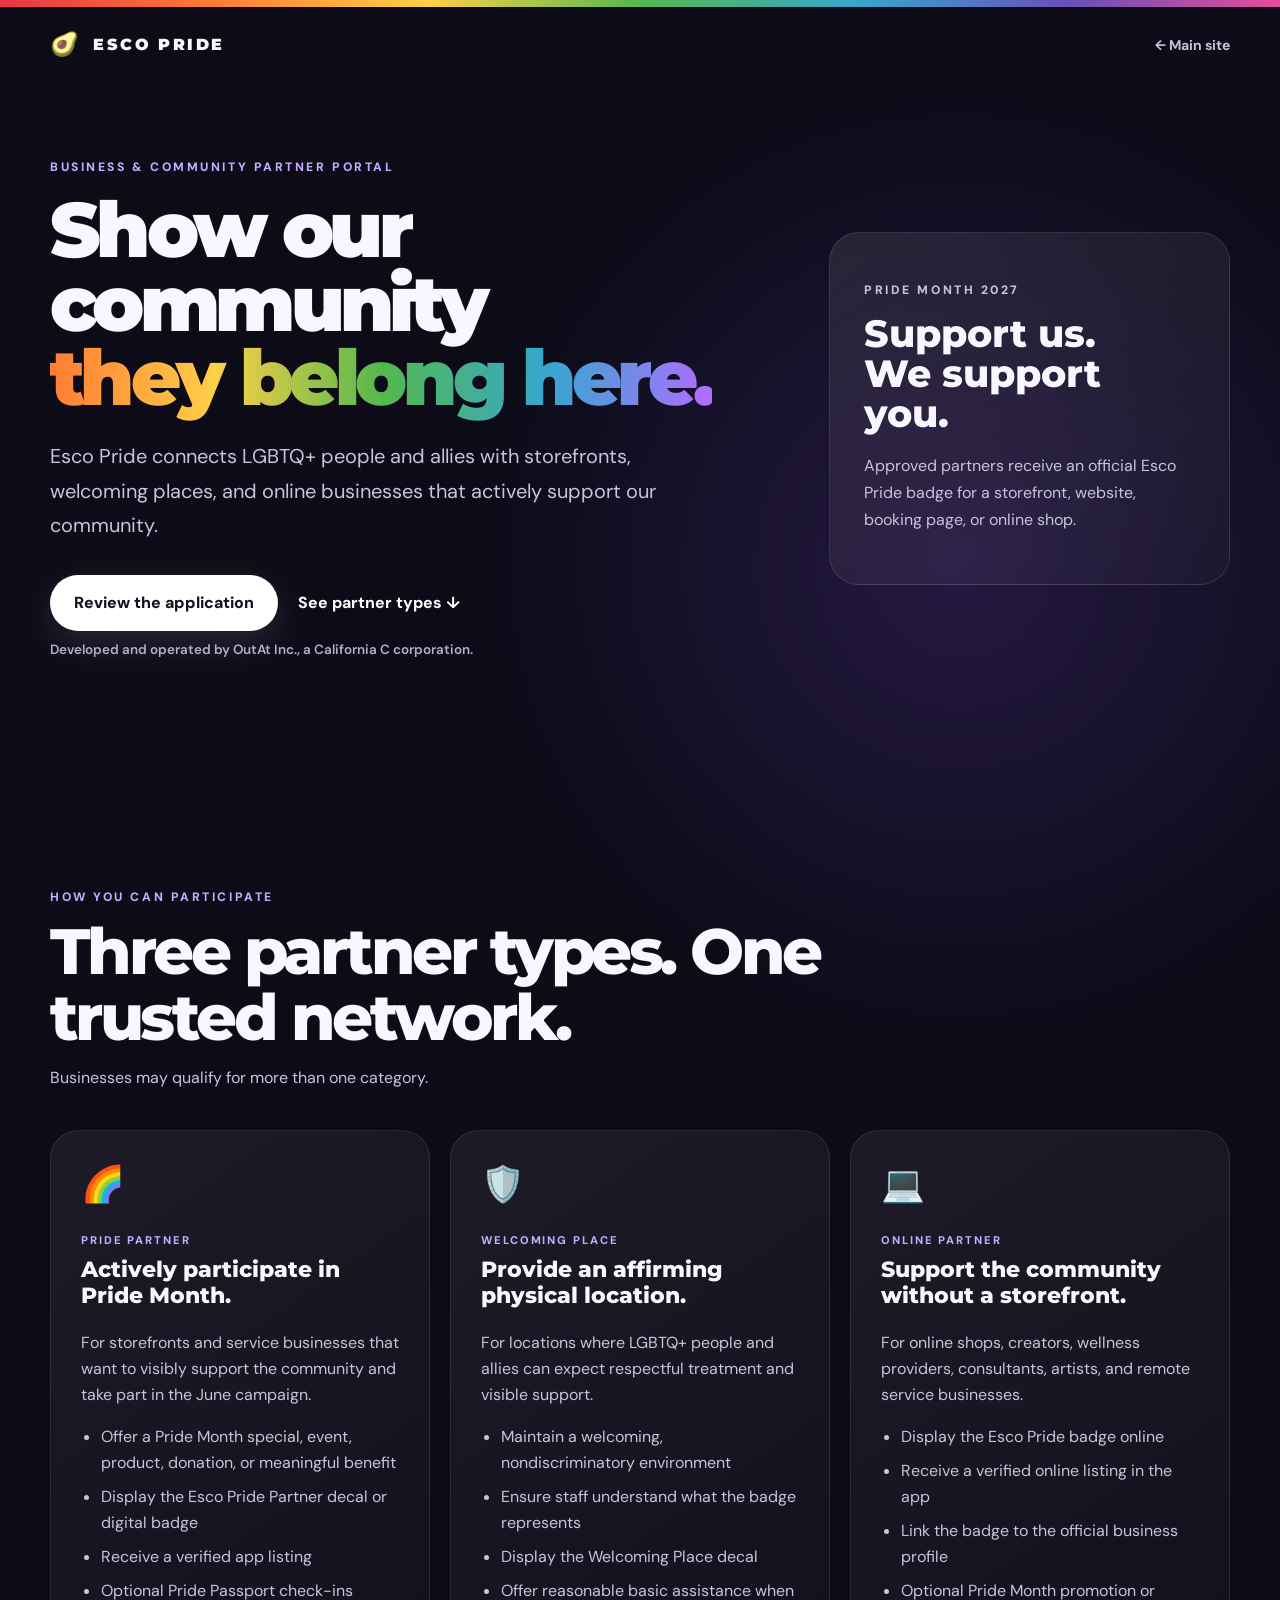
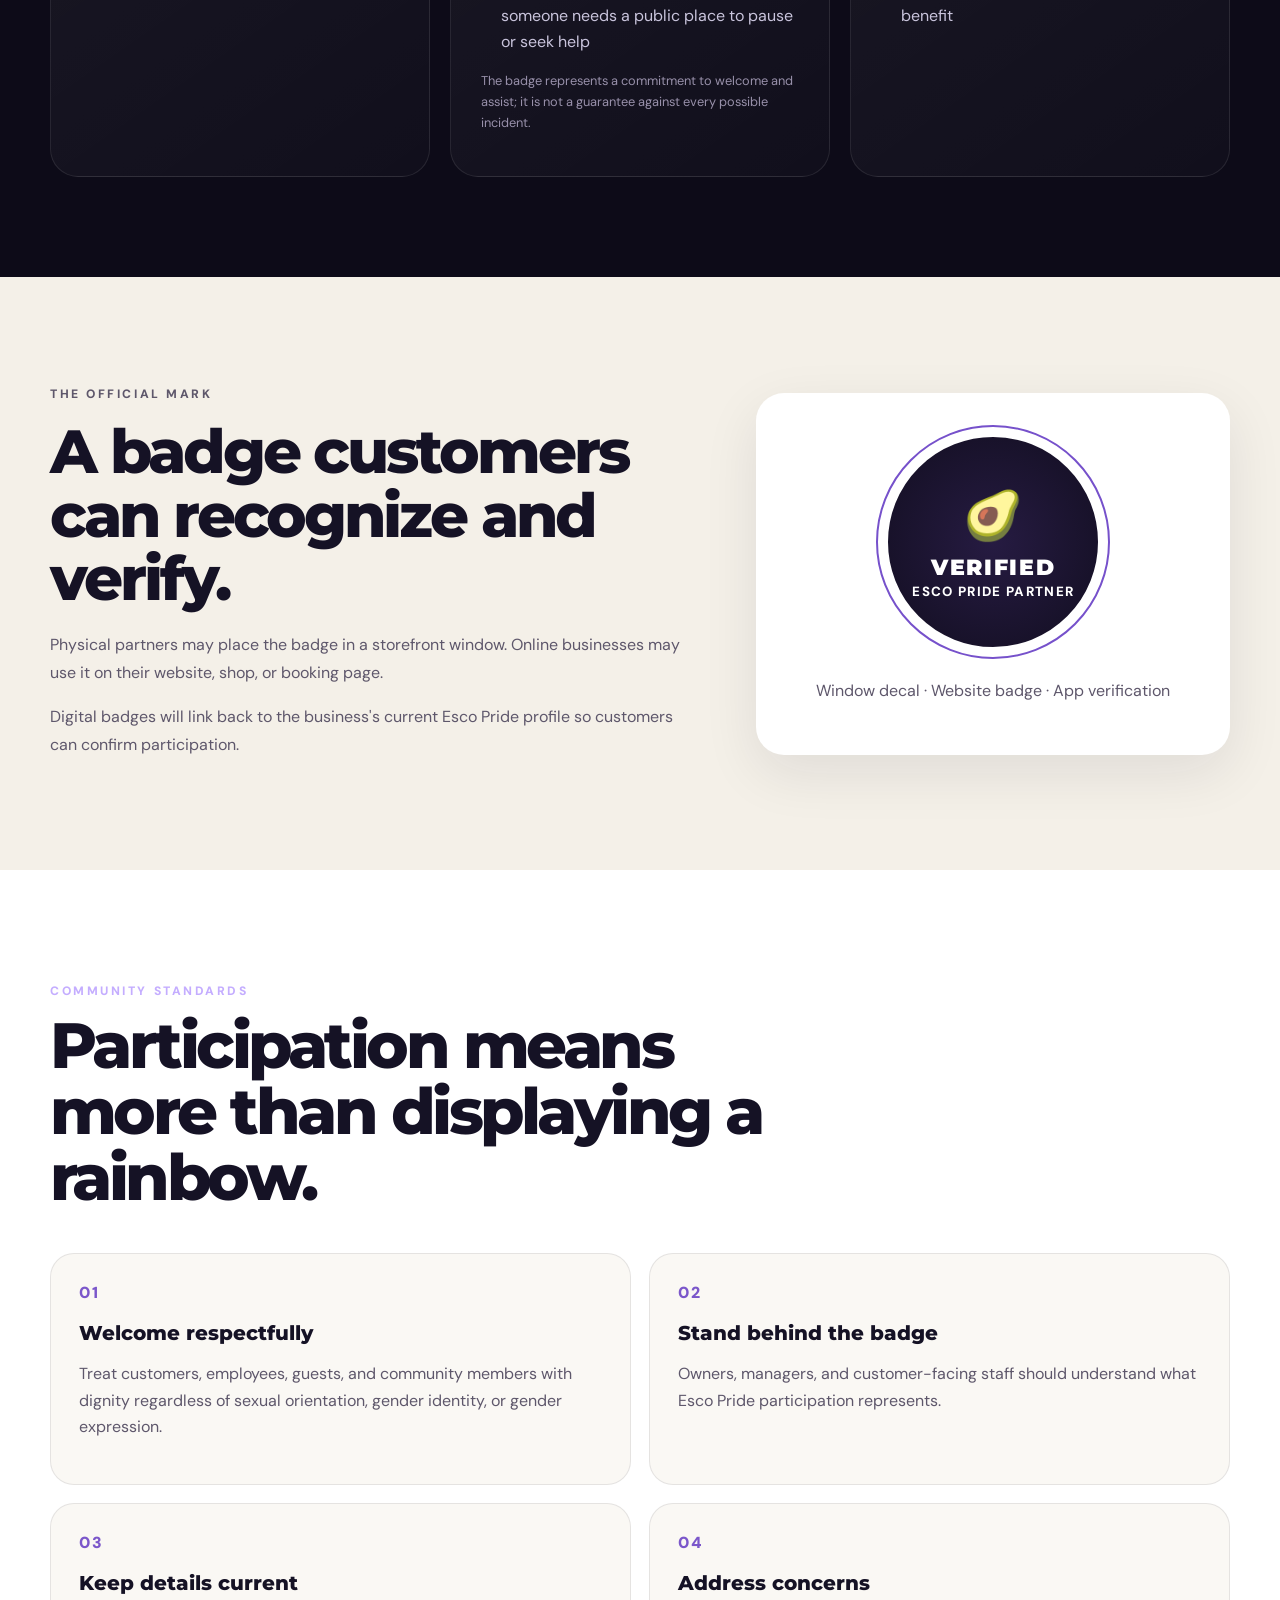
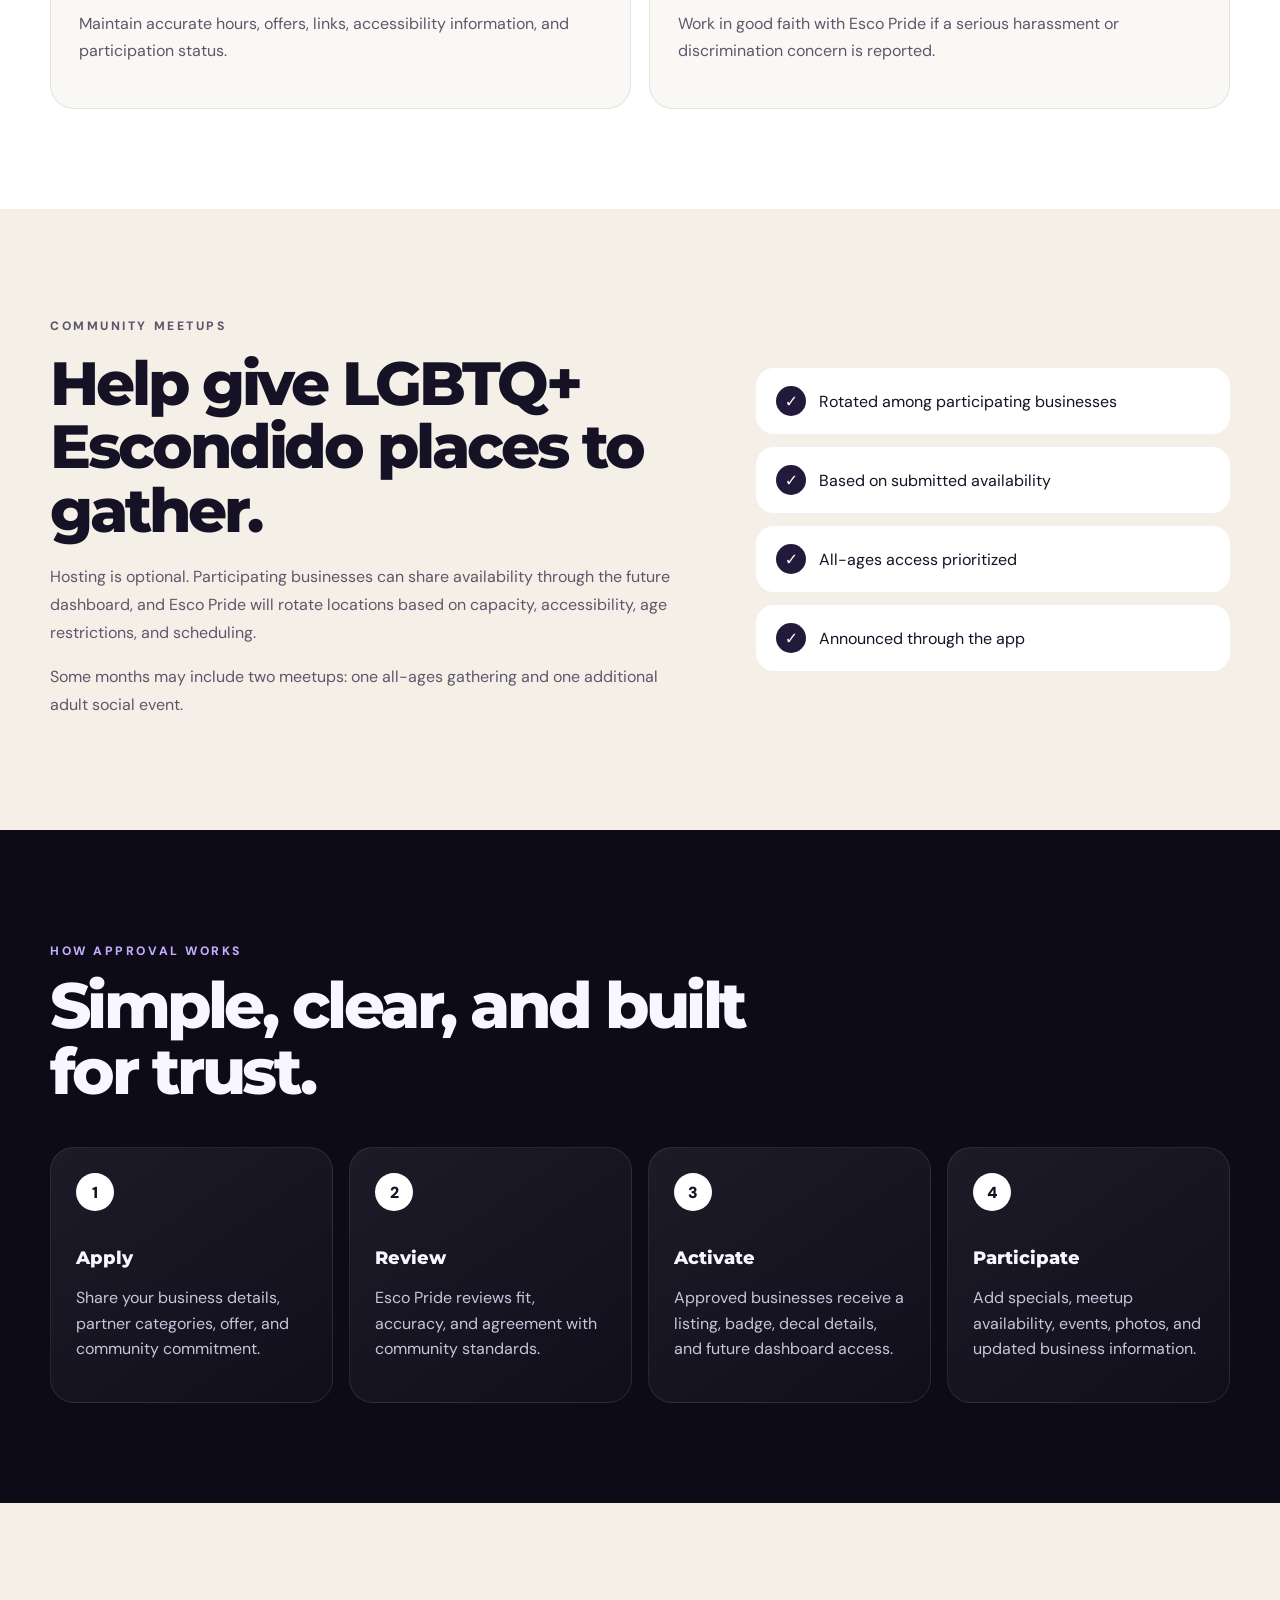
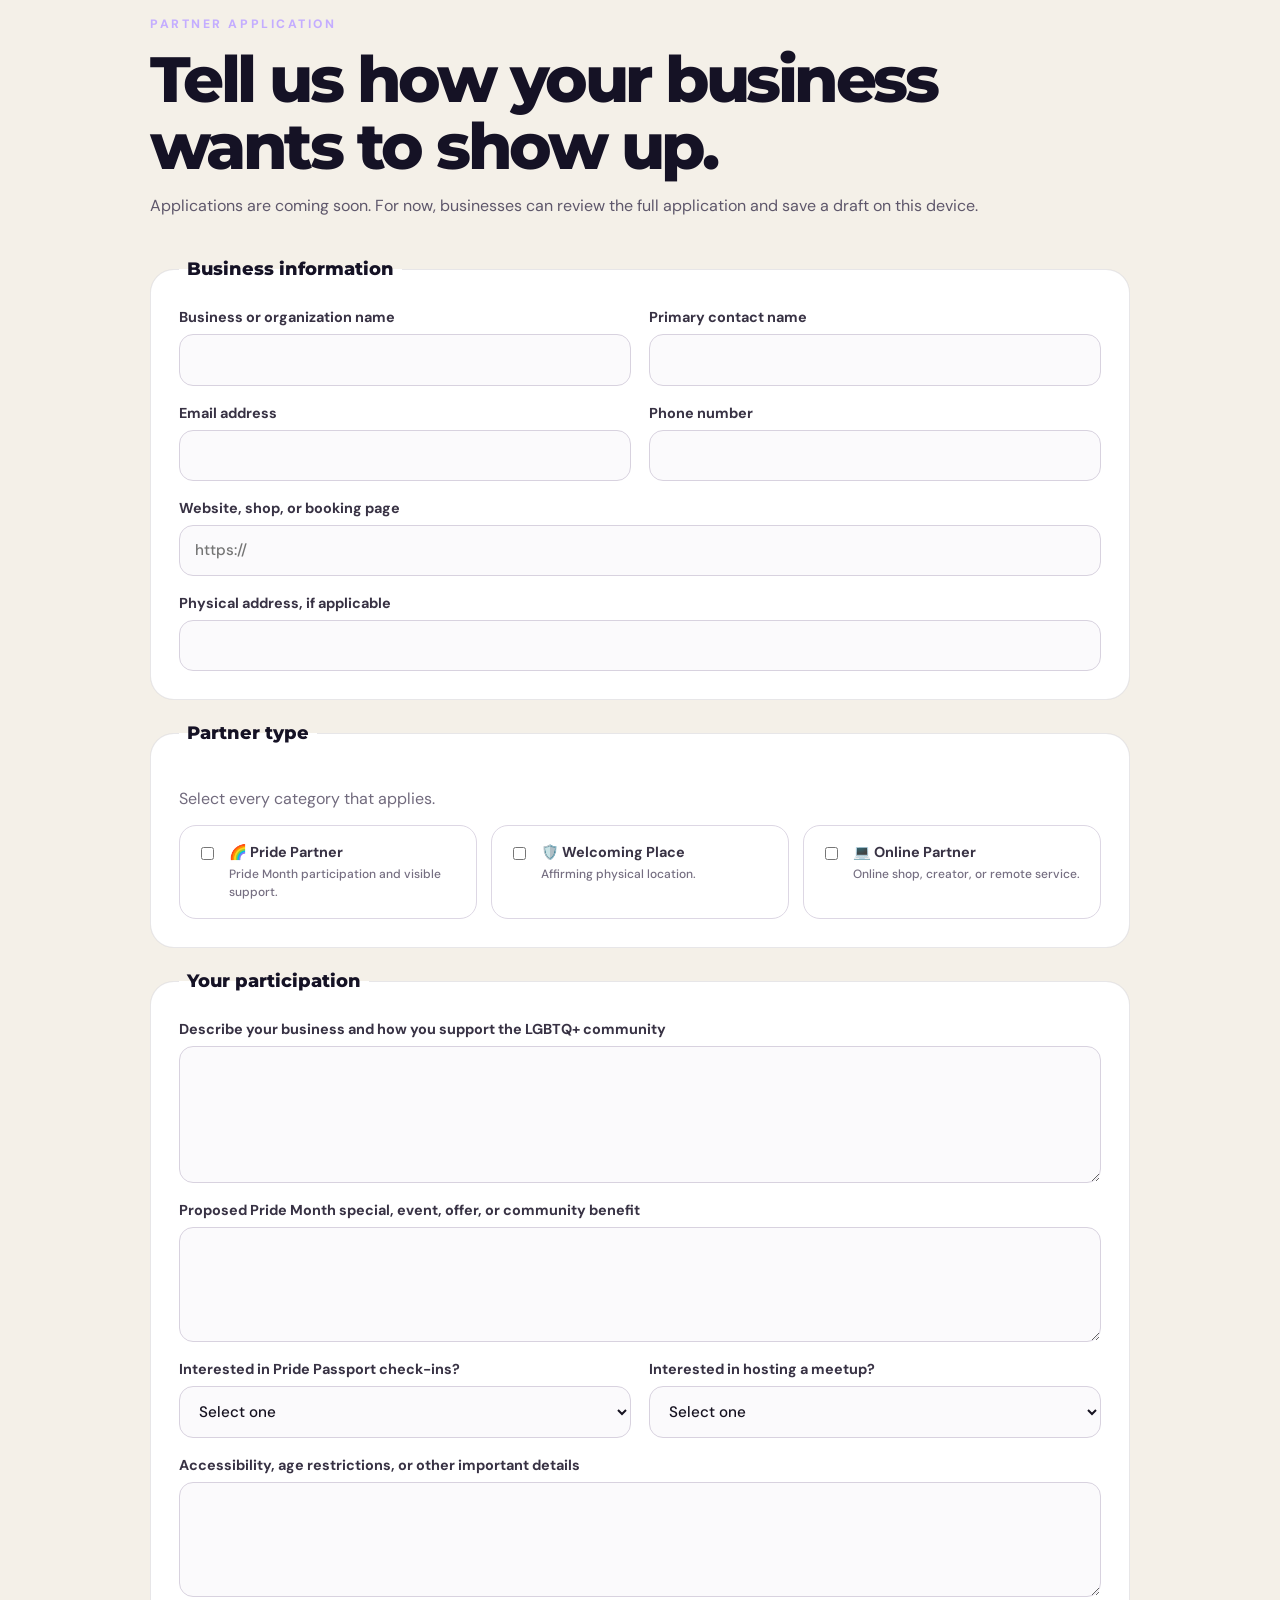
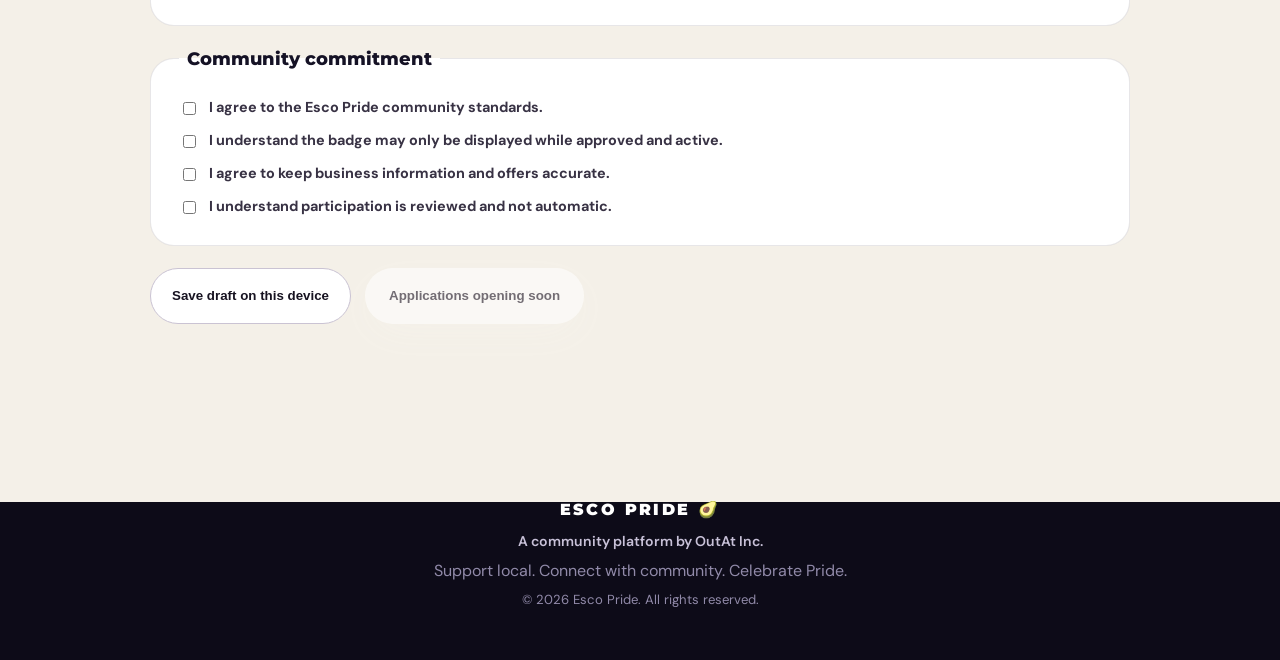
==== business-signup.html @ a878ef72 "Add files via upload" ====
<!doctype html>
<html lang="en">
<head>
<meta charset="utf-8">
<meta name="viewport" content="width=device-width,initial-scale=1,viewport-fit=cover">
<meta name="theme-color" content="#0d0b18">
<title>Business Partner Portal — Esco Pride</title>
<link rel="preconnect" href="https://fonts.googleapis.com">
<link rel="preconnect" href="https://fonts.gstatic.com" crossorigin>
<link href="https://fonts.googleapis.com/css2?family=DM+Sans:wght@400;500;600;700&family=Montserrat:wght@700;800;900&display=swap" rel="stylesheet">
<link rel="stylesheet" href="styles.css">
<link rel="stylesheet" href="business-signup.css">
</head>
<body class="portal-body">
<div class="rainbow-line"></div>
<header class="site-header portal-header">
<a class="brand" href="index.html"><span class="brand-mark">🥑</span><span>ESCO PRIDE</span></a>
<a class="back-link" href="index.html">← Main site</a>
</header>

<main>
<section class="portal-hero">
<div>
<p class="eyebrow">BUSINESS & COMMUNITY PARTNER PORTAL</p>
<h1>Show our community<br><span>they belong here.</span></h1>
<p class="lead">Esco Pride connects LGBTQ+ people and allies with storefronts, welcoming places, and online businesses that actively support our community.</p>
<div class="portal-actions">
<a class="primary-button" href="#application">Review the application</a>
<a class="text-link" href="#types">See partner types ↓</a>
</div>
<p class="project-credit">Developed and operated by OutAt Inc., a California C corporation.</p>
</div>
<aside class="portal-card">
<p class="eyebrow">PRIDE MONTH 2027</p>
<h2>Support us.<br>We support you.</h2>
<p>Approved partners receive an official Esco Pride badge for a storefront, website, booking page, or online shop.</p>
</aside>
</section>

<section class="portal-section" id="types">
<div class="section-heading">
<p class="eyebrow">HOW YOU CAN PARTICIPATE</p>
<h2>Three partner types. One trusted network.</h2>
<p>Businesses may qualify for more than one category.</p>
</div>
<div class="type-grid">
<article>
<div class="type-icon">🌈</div>
<span class="type-name">PRIDE PARTNER</span>
<h3>Actively participate in Pride Month.</h3>
<p>For storefronts and service businesses that want to visibly support the community and take part in the June campaign.</p>
<ul>
<li>Offer a Pride Month special, event, product, donation, or meaningful benefit</li>
<li>Display the Esco Pride Partner decal or digital badge</li>
<li>Receive a verified app listing</li>
<li>Optional Pride Passport check-ins</li>
</ul>
</article>
<article>
<div class="type-icon">🛡️</div>
<span class="type-name">WELCOMING PLACE</span>
<h3>Provide an affirming physical location.</h3>
<p>For locations where LGBTQ+ people and allies can expect respectful treatment and visible support.</p>
<ul>
<li>Maintain a welcoming, nondiscriminatory environment</li>
<li>Ensure staff understand what the badge represents</li>
<li>Display the Welcoming Place decal</li>
<li>Offer reasonable basic assistance when someone needs a public place to pause or seek help</li>
</ul>
<p class="fine-print">The badge represents a commitment to welcome and assist; it is not a guarantee against every possible incident.</p>
</article>
<article>
<div class="type-icon">💻</div>
<span class="type-name">ONLINE PARTNER</span>
<h3>Support the community without a storefront.</h3>
<p>For online shops, creators, wellness providers, consultants, artists, and remote service businesses.</p>
<ul>
<li>Display the Esco Pride badge online</li>
<li>Receive a verified online listing in the app</li>
<li>Link the badge to the official business profile</li>
<li>Optional Pride Month promotion or benefit</li>
</ul>
</article>
</div>
</section>

<section class="light-section badge-section">
<div>
<p class="eyebrow">THE OFFICIAL MARK</p>
<h2>A badge customers can recognize and verify.</h2>
<p>Physical partners may place the badge in a storefront window. Online businesses may use it on their website, shop, or booking page.</p>
<p>Digital badges will link back to the business's current Esco Pride profile so customers can confirm participation.</p>
</div>
<div class="badge-preview">
<div class="badge-circle"><span>🥑</span><strong>VERIFIED</strong><small>ESCO PRIDE PARTNER</small></div>
<p>Window decal · Website badge · App verification</p>
</div>
</section>

<section class="portal-section standards">
<div class="section-heading">
<p class="eyebrow">COMMUNITY STANDARDS</p>
<h2>Participation means more than displaying a rainbow.</h2>
</div>
<div class="standard-grid">
<article><span>01</span><h3>Welcome respectfully</h3><p>Treat customers, employees, guests, and community members with dignity regardless of sexual orientation, gender identity, or gender expression.</p></article>
<article><span>02</span><h3>Stand behind the badge</h3><p>Owners, managers, and customer-facing staff should understand what Esco Pride participation represents.</p></article>
<article><span>03</span><h3>Keep details current</h3><p>Maintain accurate hours, offers, links, accessibility information, and participation status.</p></article>
<article><span>04</span><h3>Address concerns</h3><p>Work in good faith with Esco Pride if a serious harassment or discrimination concern is reported.</p></article>
</div>
</section>

<section class="light-section meetup-section">
<div>
<p class="eyebrow">COMMUNITY MEETUPS</p>
<h2>Help give LGBTQ+ Escondido places to gather.</h2>
<p>Hosting is optional. Participating businesses can share availability through the future dashboard, and Esco Pride will rotate locations based on capacity, accessibility, age restrictions, and scheduling.</p>
<p>Some months may include two meetups: one all-ages gathering and one additional adult social event.</p>
</div>
<div class="check-list">
<div><span>✓</span> Rotated among participating businesses</div>
<div><span>✓</span> Based on submitted availability</div>
<div><span>✓</span> All-ages access prioritized</div>
<div><span>✓</span> Announced through the app</div>
</div>
</section>

<section class="portal-section">
<div class="section-heading">
<p class="eyebrow">HOW APPROVAL WORKS</p>
<h2>Simple, clear, and built for trust.</h2>
</div>
<div class="process-grid">
<div><span>1</span><strong>Apply</strong><p>Share your business details, partner categories, offer, and community commitment.</p></div>
<div><span>2</span><strong>Review</strong><p>Esco Pride reviews fit, accuracy, and agreement with community standards.</p></div>
<div><span>3</span><strong>Activate</strong><p>Approved businesses receive a listing, badge, decal details, and future dashboard access.</p></div>
<div><span>4</span><strong>Participate</strong><p>Add specials, meetup availability, events, photos, and updated business information.</p></div>
</div>
</section>

<section class="application-section" id="application">
<div class="application-intro">
<p class="eyebrow">PARTNER APPLICATION</p>
<h2>Tell us how your business wants to show up.</h2>
<p>Applications are coming soon. For now, businesses can review the full application and save a draft on this device.</p>
</div>
<form id="partnerApplication" class="partner-form">
<fieldset>
<legend>Business information</legend>
<div class="form-grid">
<label>Business or organization name<input type="text" name="businessName" required></label>
<label>Primary contact name<input type="text" name="contactName" required></label>
<label>Email address<input type="email" name="email" required></label>
<label>Phone number<input type="tel" name="phone"></label>
<label class="full">Website, shop, or booking page<input type="url" name="website" placeholder="https://"></label>
<label class="full">Physical address, if applicable<input type="text" name="address"></label>
</div>
</fieldset>

<fieldset>
<legend>Partner type</legend>
<p class="field-help">Select every category that applies.</p>
<div class="choice-grid">
<label class="choice"><input type="checkbox" name="partnerType" value="Pride Partner"><span><strong>🌈 Pride Partner</strong><small>Pride Month participation and visible support.</small></span></label>
<label class="choice"><input type="checkbox" name="partnerType" value="Welcoming Place"><span><strong>🛡️ Welcoming Place</strong><small>Affirming physical location.</small></span></label>
<label class="choice"><input type="checkbox" name="partnerType" value="Online Partner"><span><strong>💻 Online Partner</strong><small>Online shop, creator, or remote service.</small></span></label>
</div>
</fieldset>

<fieldset>
<legend>Your participation</legend>
<div class="form-grid">
<label class="full">Describe your business and how you support the LGBTQ+ community<textarea name="supportDescription" rows="5"></textarea></label>
<label class="full">Proposed Pride Month special, event, offer, or community benefit<textarea name="prideOffer" rows="4"></textarea></label>
<label>Interested in Pride Passport check-ins?<select name="passportInterest"><option value="">Select one</option><option>Yes</option><option>No</option><option>Not sure yet</option></select></label>
<label>Interested in hosting a meetup?<select name="meetupInterest"><option value="">Select one</option><option>Yes, all ages</option><option>Yes, adults only</option><option>Yes, either format</option><option>No</option><option>Not sure yet</option></select></label>
<label class="full">Accessibility, age restrictions, or other important details<textarea name="accessibility" rows="4"></textarea></label>
</div>
</fieldset>

<fieldset>
<legend>Community commitment</legend>
<div class="agreements">
<label><input type="checkbox" name="agreement" value="standards"> I agree to the Esco Pride community standards.</label>
<label><input type="checkbox" name="agreement" value="badge"> I understand the badge may only be displayed while approved and active.</label>
<label><input type="checkbox" name="agreement" value="accuracy"> I agree to keep business information and offers accurate.</label>
<label><input type="checkbox" name="agreement" value="review"> I understand participation is reviewed and not automatic.</label>
</div>
</fieldset>

<div class="form-actions">
<button type="button" class="secondary-button" id="saveDraft">Save draft on this device</button>
<button type="submit" class="primary-button disabled-submit">Applications opening soon</button>
</div>
<p id="formStatus" class="form-status" aria-live="polite"></p>
</form>
</section>
</main>

<footer>
<div class="footer-brand">ESCO PRIDE <span>🥑</span></div>
<p class="footer-credit">A community platform by OutAt Inc.</p>
<p>Support local. Connect with community. Celebrate Pride.</p>
<p class="copyright">© <span id="year"></span> Esco Pride. All rights reserved.</p>
</footer>
<script src="business-signup.js"></script>
</body>
</html>
---- styles.css ----
:root {
  --ink: #f8f7ff;
  --muted: #c9c4dc;
  --bg: #0d0b18;
  --panel: #17132a;
  --panel-2: #211a3b;
  --purple: #8e59ff;
  --pink: #e64d9b;
  --orange: #ff7b35;
  --yellow: #ffd047;
  --green: #55b84d;
  --blue: #36a7ce;
  --radius: 30px;
}

* { box-sizing: border-box; }
html { scroll-behavior: smooth; }
body {
  margin: 0;
  min-height: 100vh;
  color: var(--ink);
  background:
    radial-gradient(circle at 78% 14%, rgba(142,89,255,.18), transparent 28rem),
    radial-gradient(circle at 8% 58%, rgba(54,167,206,.09), transparent 24rem),
    var(--bg);
  font-family: "DM Sans", system-ui, -apple-system, BlinkMacSystemFont, "SF Pro Display", sans-serif;
  -webkit-font-smoothing: antialiased;
}
a { color: inherit; }
.rainbow-line {
  height: 7px;
  background: linear-gradient(90deg,#e73546,#ff7b35,#ffd047,#55b84d,#36a7ce,#6850b9,#e64d9b);
}
.site-header {
  width: min(1180px, calc(100% - 40px));
  margin: 0 auto;
  padding: 26px 0;
  display: flex;
  align-items: center;
  justify-content: space-between;
}
.brand {
  display: flex;
  align-items: center;
  gap: 12px;
  text-decoration: none;
  font: 900 1rem/1 "Montserrat", sans-serif;
  letter-spacing: .15em;
}
.brand-mark { font-size: 1.45rem; }
.status-pill {
  padding: 10px 14px;
  border: 1px solid rgba(255,255,255,.16);
  border-radius: 999px;
  color: #ebe8f8;
  font-size: .7rem;
  font-weight: 800;
  letter-spacing: .18em;
  background: rgba(255,255,255,.05);
}
main { overflow: hidden; }
.hero {
  width: min(1180px, calc(100% - 40px));
  min-height: 590px;
  margin: 0 auto;
  padding: 38px 0 72px;
  display: grid;
  grid-template-columns: 1.05fr .95fr;
  gap: 52px;
  align-items: center;
}
.eyebrow, .section-label {
  color: #c4adff;
  font-size: .76rem;
  font-weight: 800;
  line-height: 1.55;
  letter-spacing: .21em;
}
h1,h2,h3 { margin-top: 0; }
h1 {
  margin-bottom: 28px;
  max-width: 800px;
  font: 900 clamp(2.7rem,5vw,4.65rem)/1.01 "Montserrat", sans-serif;
  letter-spacing: -.055em;
}
h1 span {
  color: transparent;
  background: linear-gradient(90deg,#ff7b35,#ffd047,#55b84d,#36a7ce,#b16cff);
  -webkit-background-clip: text;
  background-clip: text;
}
.lead {
  max-width: 670px;
  margin: 0;
  color: var(--muted);
  font-size: clamp(1.05rem,2vw,1.25rem);
  line-height: 1.72;
}
.actions {
  margin-top: 35px;
  display: flex;
  align-items: center;
  gap: 23px;
  flex-wrap: wrap;
}
.primary-button {
  display: inline-flex;
  min-height: 56px;
  align-items: center;
  justify-content: center;
  padding: 0 24px;
  border-radius: 999px;
  color: #171021;
  background: #fff;
  text-decoration: none;
  font-weight: 800;
  box-shadow: 0 12px 40px rgba(255,255,255,.12);
}
.text-link { color: #fff; text-decoration: none; font-weight: 700; }
.text-link span { color: #bfa7ff; }
.microcopy { margin-top: 23px; color: #918aa9; font-size: .9rem; }
.hero-art { position: relative; min-height: 570px; display: grid; place-items: center; }
.avi-card {
  position: relative;
  z-index: 2;
  width: min(100%,490px);
  aspect-ratio: .88;
  display: grid;
  place-items: end center;
  border-radius: 42px;
  overflow: hidden;
  background: linear-gradient(145deg,rgba(255,255,255,.10),rgba(255,255,255,.025)),var(--panel);
  border: 1px solid rgba(255,255,255,.11);
  box-shadow: 0 28px 80px rgba(0,0,0,.36);
}
.avi-card::after {
  content:"";
  position:absolute;
  inset:auto 7% 4% 7%;
  height:17%;
  border-radius:50%;
  background:radial-gradient(ellipse,rgba(0,0,0,.42),transparent 68%);
  filter:blur(10px);
}
.avi-card img {
  position:relative;
  z-index:1;
  width:106%;
  max-height:96%;
  object-fit:contain;
  object-position:center bottom;
  filter:drop-shadow(0 22px 25px rgba(0,0,0,.28));
}
.glow { position:absolute; border-radius:50%; filter:blur(55px); opacity:.42; }
.glow-one { width:280px;height:280px;background:#7a48f1;top:10px;right:0; }
.glow-two { width:220px;height:220px;background:#df4a9b;bottom:30px;left:10px; }
.float-card {
  position:absolute;
  z-index:3;
  width:190px;
  padding:15px 17px;
  border:1px solid rgba(255,255,255,.14);
  border-radius:17px;
  background:rgba(23,18,42,.82);
  backdrop-filter:blur(16px);
  box-shadow:0 16px 38px rgba(0,0,0,.28);
}
.float-card strong,.float-card span { display:block; }
.float-card strong { font-size:.92rem; }
.float-card span { margin-top:4px;color:#aca5c4;font-size:.78rem; }
.float-one { top:80px;left:-24px; }
.float-two { right:-25px;bottom:88px; }

.statement {
  padding: 82px max(20px,calc((100% - 1000px)/2));
  text-align: center;
  background: #f4f0e8;
  color: #151225;
}
.statement p {
  margin: 0 0 20px;
  color: #6a6376;
  font-weight: 700;
}
.statement h2 {
  margin: 0 auto;
  max-width: 940px;
  font: 800 clamp(2.1rem,4.8vw,4.2rem)/1.06 "Montserrat", sans-serif;
  letter-spacing: -.05em;
}

.statement-copy {
  max-width: 820px;
  margin: 30px auto 0;
  display: grid;
  gap: 12px;
  color: #5d566a;
  font-size: 1.04rem;
  line-height: 1.72;
}
.statement-copy p {
  margin: 0;
  color: inherit;
  font-weight: 500;
}
.mission-section {
  padding: 105px max(20px,calc((100% - 1180px)/2));
  background: #fff;
  color: #151225;
}
.mission-grid {
  margin-top: 25px;
  display:grid;
  grid-template-columns:1fr .75fr;
  gap:70px;
  align-items:start;
}
.mission-grid h2 {
  margin-bottom:0;
  max-width:720px;
  font:800 clamp(2.3rem,5vw,4.4rem)/1.02 "Montserrat",sans-serif;
  letter-spacing:-.055em;
}
.mission-copy { color:#4e4960;font-size:1.08rem;line-height:1.75; }
.mission-copy p:first-child { margin-top:0; }

.app-section {
  width:min(1180px,calc(100% - 40px));
  margin:0 auto;
  padding:105px 0;
  display:grid;
  grid-template-columns:.9fr 1.1fr;
  gap:80px;
  align-items:center;
}
.app-copy h2 {
  margin:14px 0 20px;
  font:800 clamp(2.4rem,5vw,4.8rem)/1.02 "Montserrat",sans-serif;
  letter-spacing:-.055em;
}
.app-copy > p:last-of-type { color:var(--muted);font-size:1.1rem;line-height:1.75; }
.app-badges { display:flex;gap:12px;flex-wrap:wrap;margin-top:28px; }
.app-badges span {
  padding:13px 16px;
  border-radius:14px;
  background:rgba(255,255,255,.07);
  border:1px solid rgba(255,255,255,.11);
  font-weight:700;
  font-size:.9rem;
}
.phone-shell {
  width:min(100%,390px);
  margin-inline:auto;
  padding:12px;
  border-radius:48px;
  background:linear-gradient(145deg,#454055,#0a0910);
  box-shadow:0 35px 90px rgba(0,0,0,.46);
}
.phone-screen {
  position:relative;
  min-height:720px;
  overflow:hidden;
  border-radius:38px;
  padding:20px 18px 72px;
  background:
    radial-gradient(circle at 75% 7%,rgba(143,89,255,.35),transparent 16rem),
    linear-gradient(180deg,#19112f,#0e0c18 62%);
}
.phone-notch {
  position:absolute;
  z-index:5;
  left:50%;
  transform:translateX(-50%);
  width:126px;
  height:30px;
  border-radius:0 0 18px 18px;
  background:#050507;
}
.phone-top {
  display:flex;
  justify-content:space-between;
  color:#cbc6d9;
  font-size:.7rem;
  font-weight:800;
  letter-spacing:.08em;
}
.phone-hero { padding:65px 8px 22px; }
.tiny-label { color:#c0a9ff;font-size:.62rem;font-weight:800;letter-spacing:.17em; }
.phone-hero h3 { margin:10px 0 12px;font:800 2.1rem/1.02 "Montserrat",sans-serif;letter-spacing:-.04em; }
.phone-hero p { margin:0;color:#bdb7ce;line-height:1.55;font-size:.9rem; }
.phone-grid { display:grid;grid-template-columns:1fr 1fr;gap:12px;margin-top:16px; }
.phone-grid div {
  min-height:104px;
  padding:16px;
  border-radius:22px;
  background:rgba(255,255,255,.065);
  border:1px solid rgba(255,255,255,.08);
  display:flex;
  flex-direction:column;
  justify-content:space-between;
}
.phone-grid span { font-size:1.5rem; }
.phone-grid strong { font-size:.85rem; }
.phone-card {
  margin-top:14px;
  padding:18px;
  border-radius:22px;
  background:linear-gradient(135deg,rgba(230,77,155,.2),rgba(54,167,206,.14));
  border:1px solid rgba(255,255,255,.09);
}
.phone-card strong { display:block;margin:8px 0 4px; }
.phone-card p { margin:0;color:#bdb7ce;font-size:.78rem; }
.phone-nav {
  position:absolute;
  left:12px;right:12px;bottom:10px;
  display:flex;
  justify-content:space-around;
  padding:14px 8px;
  border-radius:24px;
  background:rgba(18,15,29,.88);
  border:1px solid rgba(255,255,255,.08);
  backdrop-filter:blur(14px);
  color:#aaa3bb;
  font-size:.64rem;
  font-weight:700;
}
.features {
  width:min(1180px,calc(100% - 40px));
  margin:0 auto;
  padding:20px 0 100px;
  display:grid;
  grid-template-columns:repeat(3,1fr);
  gap:20px;
}
.features article {
  min-height:270px;
  padding:32px;
  border:1px solid rgba(255,255,255,.09);
  border-radius:var(--radius);
  background:linear-gradient(145deg,rgba(255,255,255,.065),rgba(255,255,255,.02));
}
.icon { font-size:2.2rem; }
.features h3 { margin:45px 0 13px;font:800 1.35rem/1.2 "Montserrat",sans-serif; }
.features p { margin:0;color:var(--muted);line-height:1.65; }

.meetups {
  padding:105px max(20px,calc((100% - 1180px)/2));
  display:grid;
  grid-template-columns:1fr .85fr;
  gap:75px;
  background:#f4f0e8;
  color:#151225;
}
.meetup-copy h2 {
  margin:14px 0 22px;
  font:800 clamp(2.2rem,4.8vw,4.2rem)/1.04 "Montserrat",sans-serif;
  letter-spacing:-.05em;
}
.meetup-copy p { color:#5c5668;line-height:1.75;font-size:1.05rem; }
.meetup-flow { display:grid;gap:13px;align-content:start; }
.meetup-flow div {
  display:flex;
  align-items:center;
  gap:16px;
  padding:20px;
  border-radius:20px;
  background:#fff;
  border:1px solid rgba(20,18,37,.08);
  box-shadow:0 8px 26px rgba(25,20,40,.05);
}
.meetup-flow span {
  flex:0 0 38px;
  height:38px;
  display:grid;
  place-items:center;
  border-radius:50%;
  color:#fff;
  background:#211a3b;
  font-weight:800;
}
.business-callout {
  width:min(1180px,calc(100% - 40px));
  margin:100px auto;
  padding:50px;
  display:grid;
  grid-template-columns:1fr 380px;
  gap:60px;
  align-items:center;
  border-radius:34px;
  background:radial-gradient(circle at 15% 10%,rgba(230,77,155,.22),transparent 24rem),linear-gradient(135deg,#2b1b49,#17142c);
  border:1px solid rgba(255,255,255,.11);
}
.business-callout h2 {
  margin:12px 0 18px;
  max-width:650px;
  font:800 clamp(2rem,4vw,3.45rem)/1.05 "Montserrat",sans-serif;
  letter-spacing:-.045em;
}
.business-callout > div > p:last-child { color:var(--muted);line-height:1.7; }
.coming-box {
  padding:28px;
  border-radius:22px;
  background:rgba(255,255,255,.07);
  border:1px solid rgba(255,255,255,.13);
}
.coming-box span,.coming-box strong { display:block; }
.coming-box span { color:#c8b8f3;font-size:.7rem;font-weight:800;letter-spacing:.18em; }
.coming-box strong { margin:10px 0;font:900 1.75rem/1 "Montserrat",sans-serif; }
.coming-box p { margin:0;color:#bcb5d0;font-size:.92rem;line-height:1.5; }

.closing {
  width:min(960px,calc(100% - 40px));
  margin:0 auto;
  padding:30px 0 115px;
  text-align:center;
}
.closing h2 {
  margin:16px auto 20px;
  font:800 clamp(2.25rem,5vw,4.5rem)/1.04 "Montserrat",sans-serif;
  letter-spacing:-.055em;
}
.closing > p:last-child { color:#c8c1d8;font-size:1.12rem; }

footer {
  width:min(1180px,calc(100% - 40px));
  margin:0 auto;
  padding:0 0 42px;
  text-align:center;
  color:#918aa9;
}
.footer-brand { color:#fff;font:900 1rem/1 "Montserrat",sans-serif;letter-spacing:.15em; }
footer p { margin:10px 0; }
.copyright { font-size:.82rem; }

@media (max-width:900px) {
  .hero,.app-section,.mission-grid,.meetups,.business-callout { grid-template-columns:1fr; }
  .hero { padding-top:35px; }
  .hero-copy { text-align:center; }
  .lead { margin-inline:auto; }
  .actions { justify-content:center; }
  .hero-art { min-height:530px; }
  .mission-grid,.app-section,.meetups,.business-callout { gap:38px; }
  .features { grid-template-columns:1fr; }
  .features article { min-height:auto; }
  .features h3 { margin-top:24px; }
  .phone-shell { order:2; }
}
@media (max-width:600px) {
  .site-header { width:min(100% - 28px,1180px);padding:20px 0; }
  .brand { font-size:.88rem;letter-spacing:.12em; }
  .status-pill { font-size:.58rem;letter-spacing:.14em; }
  .hero { width:min(100% - 28px,1180px);min-height:auto;padding:45px 0 70px; }
  h1 { font-size:clamp(2.45rem,11.5vw,3.55rem); }
  .hero-art { min-height:445px; }
  .avi-card { border-radius:30px; }
  .float-card { width:164px;padding:12px 14px; }
  .float-one { top:35px;left:-7px; }
  .float-two { right:-7px;bottom:42px; }
  .statement,.mission-section,.meetups { padding-block:72px; }
  .mission-grid { gap:28px; }
  .app-section { width:min(100% - 28px,1180px);padding-block:72px; }
  .phone-screen { min-height:680px; }
  .features { width:min(100% - 28px,1180px);padding-bottom:70px; }
  .business-callout { width:min(100% - 28px,1180px);margin:70px auto;padding:31px 24px; }
  .closing { width:min(100% - 28px,960px);padding-bottom:80px; }
}


.project-credit {
  margin-top: 10px;
  color: #b7afca;
  font-size: .84rem;
  font-weight: 600;
}

.ownership-note {
  margin-top: 18px;
  color: #d8d1e5 !important;
  font-size: .88rem;
  font-weight: 700;
}

.footer-credit {
  margin-top: 14px;
  color: #c8c1d8;
  font-size: .88rem;
  font-weight: 600;
}

.portal-link{display:inline-flex;margin-top:18px;color:#fff;font-weight:800;text-decoration:none;border-bottom:1px solid rgba(255,255,255,.35);padding-bottom:4px}.portal-link:hover{border-bottom-color:#fff}
---- business-signup.css ----
.portal-body{background:radial-gradient(circle at 75% 8%,rgba(142,89,255,.18),transparent 30rem),var(--bg)}
.portal-header{padding-bottom:10px}.back-link{color:#c7c0d8;text-decoration:none;font-size:.88rem;font-weight:700}
.portal-hero{width:min(1180px,calc(100% - 40px));margin:auto;padding:80px 0 105px;display:grid;grid-template-columns:1.15fr .65fr;gap:70px;align-items:center}
.portal-hero h1{margin:16px 0 25px;font:900 clamp(3rem,6vw,5.8rem)/.96 "Montserrat",sans-serif;letter-spacing:-.06em}
.portal-hero h1 span{color:transparent;background:linear-gradient(90deg,#ff7b35,#ffd047,#55b84d,#36a7ce,#b16cff);-webkit-background-clip:text;background-clip:text}
.portal-actions{display:flex;gap:20px;align-items:center;flex-wrap:wrap;margin-top:32px}
.portal-card{padding:34px;border-radius:30px;background:linear-gradient(145deg,rgba(255,255,255,.09),rgba(255,255,255,.025));border:1px solid rgba(255,255,255,.11)}
.portal-card h2{margin:14px 0 18px;font:800 2.4rem/1.04 "Montserrat",sans-serif}.portal-card p{color:var(--muted);line-height:1.7}
.portal-section{padding:100px max(20px,calc((100% - 1180px)/2))}.section-heading{max-width:790px;margin-bottom:42px}.section-heading h2{margin:12px 0 14px;font:800 clamp(2.35rem,5vw,4.5rem)/1.03 "Montserrat",sans-serif;letter-spacing:-.055em}.section-heading>p:last-child{color:var(--muted)}
.type-grid{display:grid;grid-template-columns:repeat(3,1fr);gap:20px}.type-grid article{padding:30px;border-radius:28px;background:linear-gradient(145deg,rgba(255,255,255,.065),rgba(255,255,255,.02));border:1px solid rgba(255,255,255,.09)}
.type-icon{font-size:2.2rem}.type-name{display:block;margin:26px 0 10px;color:#c5adff;font-size:.7rem;font-weight:800;letter-spacing:.17em}.type-grid h3{font:800 1.35rem/1.2 "Montserrat",sans-serif}.type-grid p,.type-grid li{color:var(--muted);line-height:1.62}.type-grid ul{padding-left:20px}.type-grid li+li{margin-top:8px}.fine-print{font-size:.8rem;color:#9890aa!important}
.light-section{padding:95px max(20px,calc((100% - 1180px)/2));display:grid;grid-template-columns:1fr .75fr;gap:75px;align-items:center;background:#f4f0e8;color:#151225}.light-section h2{margin:14px 0 20px;font:800 clamp(2.2rem,4.8vw,4.2rem)/1.04 "Montserrat",sans-serif;letter-spacing:-.05em}.light-section p{color:#5e576b;line-height:1.75}
.badge-preview{padding:34px;text-align:center;border-radius:28px;background:#fff;box-shadow:0 18px 55px rgba(25,20,40,.09)}.badge-circle{width:230px;height:230px;margin:0 auto 20px;border-radius:50%;display:flex;flex-direction:column;align-items:center;justify-content:center;background:radial-gradient(circle,#261b42,#120e20);border:10px solid #fff;outline:2px solid #7651cb;color:#fff}.badge-circle span{font-size:3rem}.badge-circle strong{margin:10px 0 4px;font:900 1.35rem/1 "Montserrat",sans-serif;letter-spacing:.08em}.badge-circle small{font-weight:800;letter-spacing:.1em}
.standards{background:#fff;color:#151225}.standards .section-heading>p:last-child{color:#5d566a}.standard-grid{display:grid;grid-template-columns:repeat(2,1fr);gap:18px}.standard-grid article{padding:28px;border-radius:24px;border:1px solid rgba(20,18,37,.09);background:#faf8f4}.standard-grid article>span{color:#7b57ca;font-weight:900;letter-spacing:.12em}.standard-grid h3{margin:18px 0 10px;font:800 1.25rem/1.2 "Montserrat",sans-serif}.standard-grid p{color:#5e576b;line-height:1.65}
.check-list{display:grid;gap:13px}.check-list div{display:flex;gap:13px;align-items:center;padding:18px 20px;border-radius:18px;background:#fff}.check-list span{width:30px;height:30px;border-radius:50%;display:grid;place-items:center;color:#fff;background:#211a3b;font-weight:900}
.process-grid{display:grid;grid-template-columns:repeat(4,1fr);gap:16px}.process-grid div{min-height:225px;padding:25px;border-radius:24px;border:1px solid rgba(255,255,255,.09);background:linear-gradient(145deg,rgba(255,255,255,.065),rgba(255,255,255,.02))}.process-grid span{width:38px;height:38px;border-radius:50%;display:grid;place-items:center;background:#fff;color:#171021;font-weight:900}.process-grid strong{display:block;margin:36px 0 10px;font:800 1.15rem/1.2 "Montserrat",sans-serif}.process-grid p{color:var(--muted);line-height:1.58}
.application-section{padding:100px max(20px,calc((100% - 980px)/2));background:#f4f0e8;color:#151225}.application-intro h2{margin:12px 0 16px;font:800 clamp(2.25rem,5vw,4.3rem)/1.04 "Montserrat",sans-serif;letter-spacing:-.055em}.application-intro>p:last-child{color:#5e576b}.partner-form{margin-top:42px;display:grid;gap:22px}.partner-form fieldset{margin:0;padding:28px;border:1px solid rgba(20,18,37,.1);border-radius:24px;background:#fff}.partner-form legend{padding:0 8px;font:800 1.15rem/1.2 "Montserrat",sans-serif}
.form-grid{display:grid;grid-template-columns:1fr 1fr;gap:18px}.form-grid label,.partner-form label{display:grid;gap:8px;color:#383244;font-weight:700;font-size:.9rem}.form-grid .full{grid-column:1/-1}input,textarea,select{width:100%;border:1px solid #d8d2df;border-radius:14px;background:#fbfafc;color:#171321;padding:14px 15px;font:500 .95rem/1.4 "DM Sans",sans-serif}
.choice-grid{display:grid;grid-template-columns:repeat(3,1fr);gap:14px}.choice{display:flex!important;gap:12px!important;align-items:flex-start;padding:17px;border:1px solid #ddd7e4;border-radius:17px}.choice input{width:auto;margin-top:4px}.choice span{display:grid;gap:5px}.choice small{color:#756e81;font-weight:500;line-height:1.45}.field-help{color:#716a7d}.agreements{display:grid;gap:13px}.agreements label{display:flex;gap:10px;align-items:flex-start}.agreements input{width:auto;margin-top:4px}.form-actions{display:flex;gap:14px;flex-wrap:wrap}.secondary-button{min-height:54px;padding:0 21px;border-radius:999px;border:1px solid #cac3d3;background:#fff;color:#171321;font-weight:800}.disabled-submit{border:0;opacity:.58}.form-status{min-height:24px;color:#5c5668;font-weight:700}
@media(max-width:900px){.portal-hero,.light-section{grid-template-columns:1fr}.type-grid,.process-grid{grid-template-columns:1fr 1fr}.choice-grid{grid-template-columns:1fr}}
@media(max-width:620px){.portal-hero{width:min(100% - 28px,1180px);padding:55px 0 75px}.portal-hero h1{font-size:clamp(2.65rem,13vw,4rem)}.portal-section,.application-section,.light-section{padding-block:72px}.type-grid,.standard-grid,.process-grid,.form-grid{grid-template-columns:1fr}.form-grid .full{grid-column:auto}.badge-circle{width:200px;height:200px}}
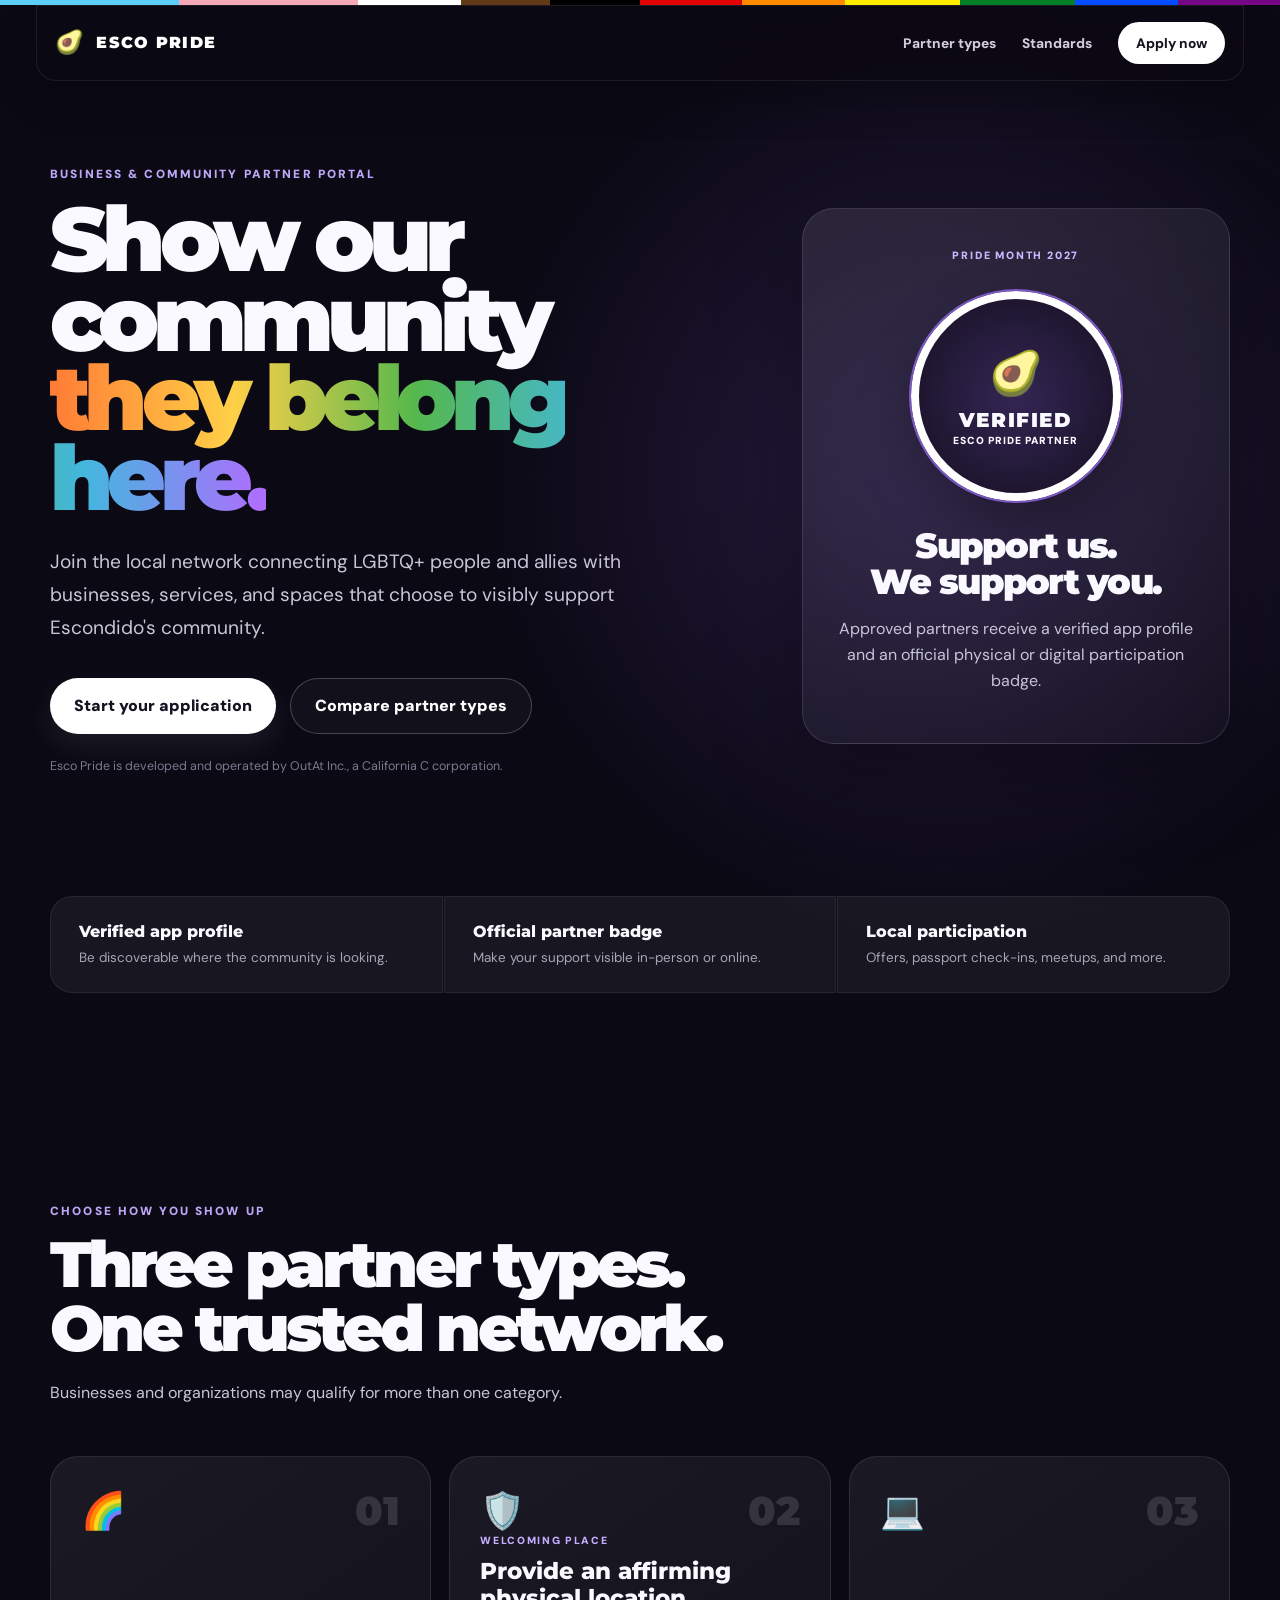
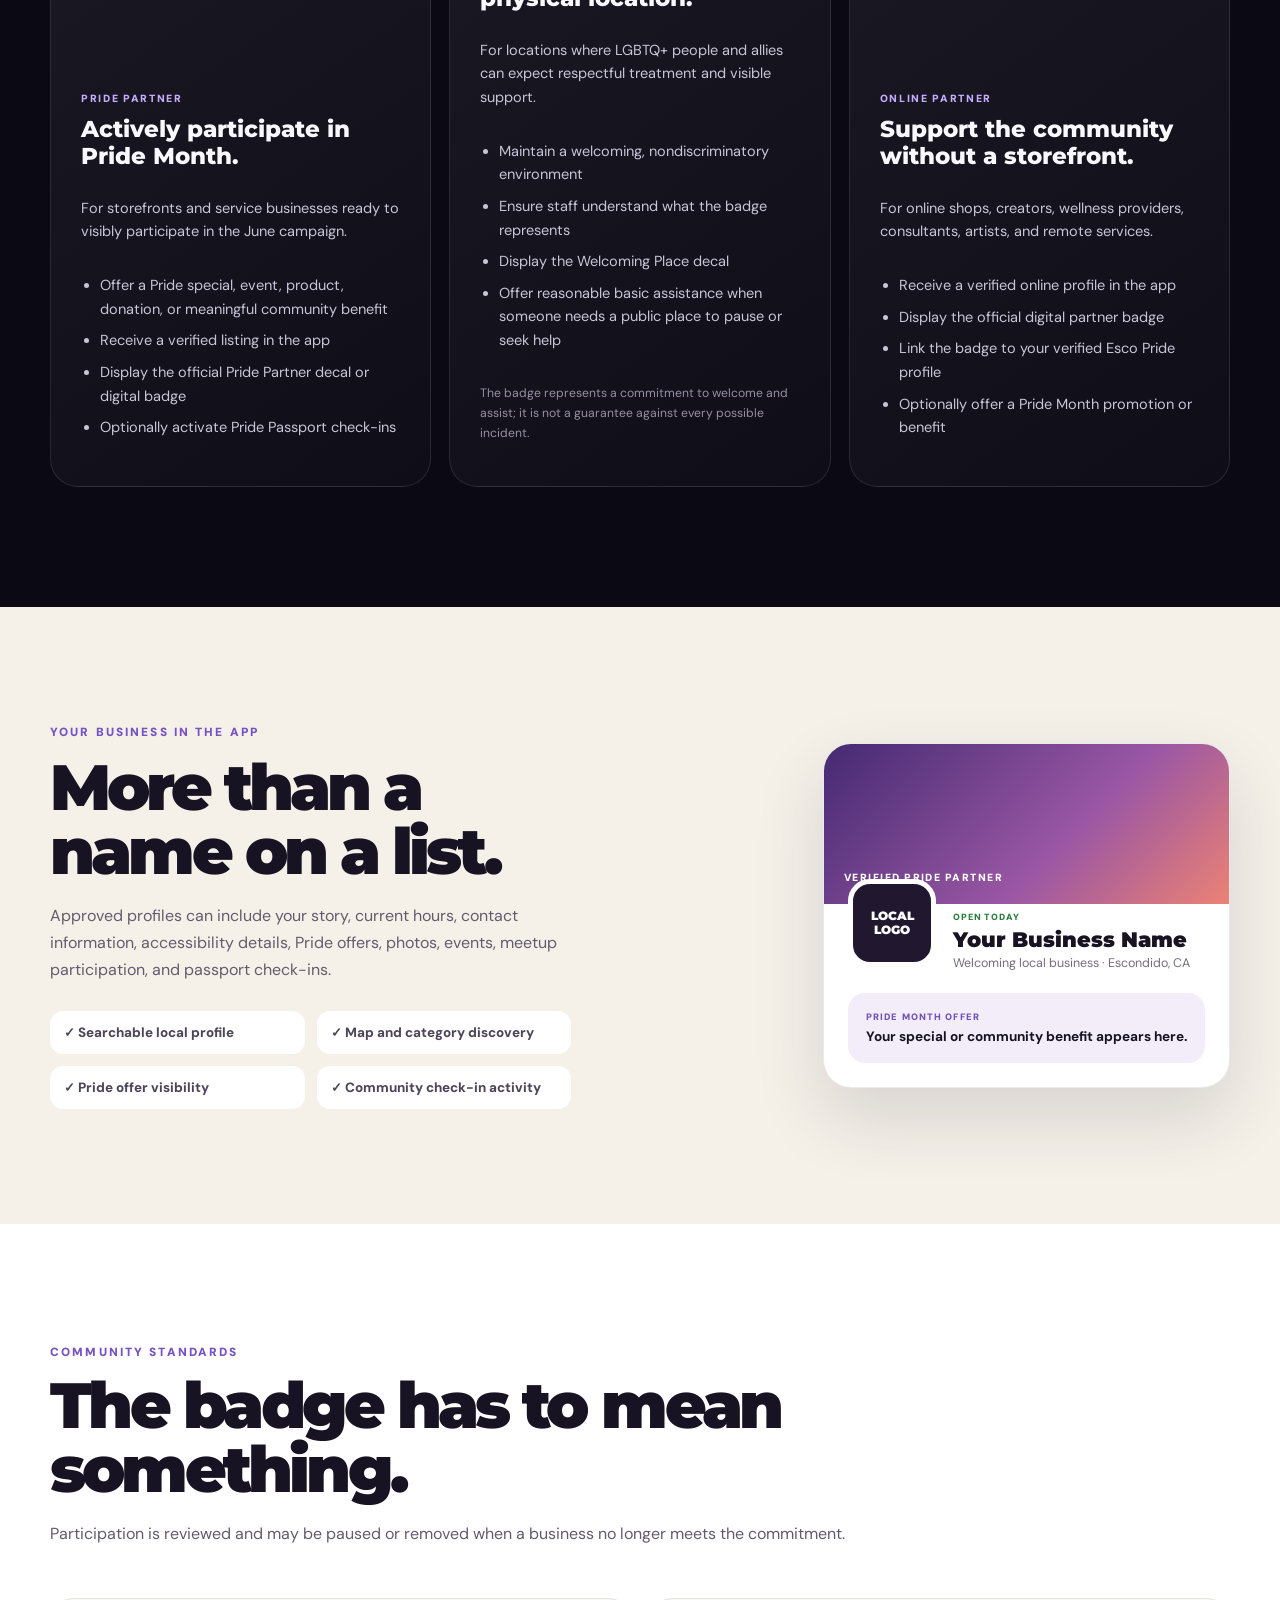
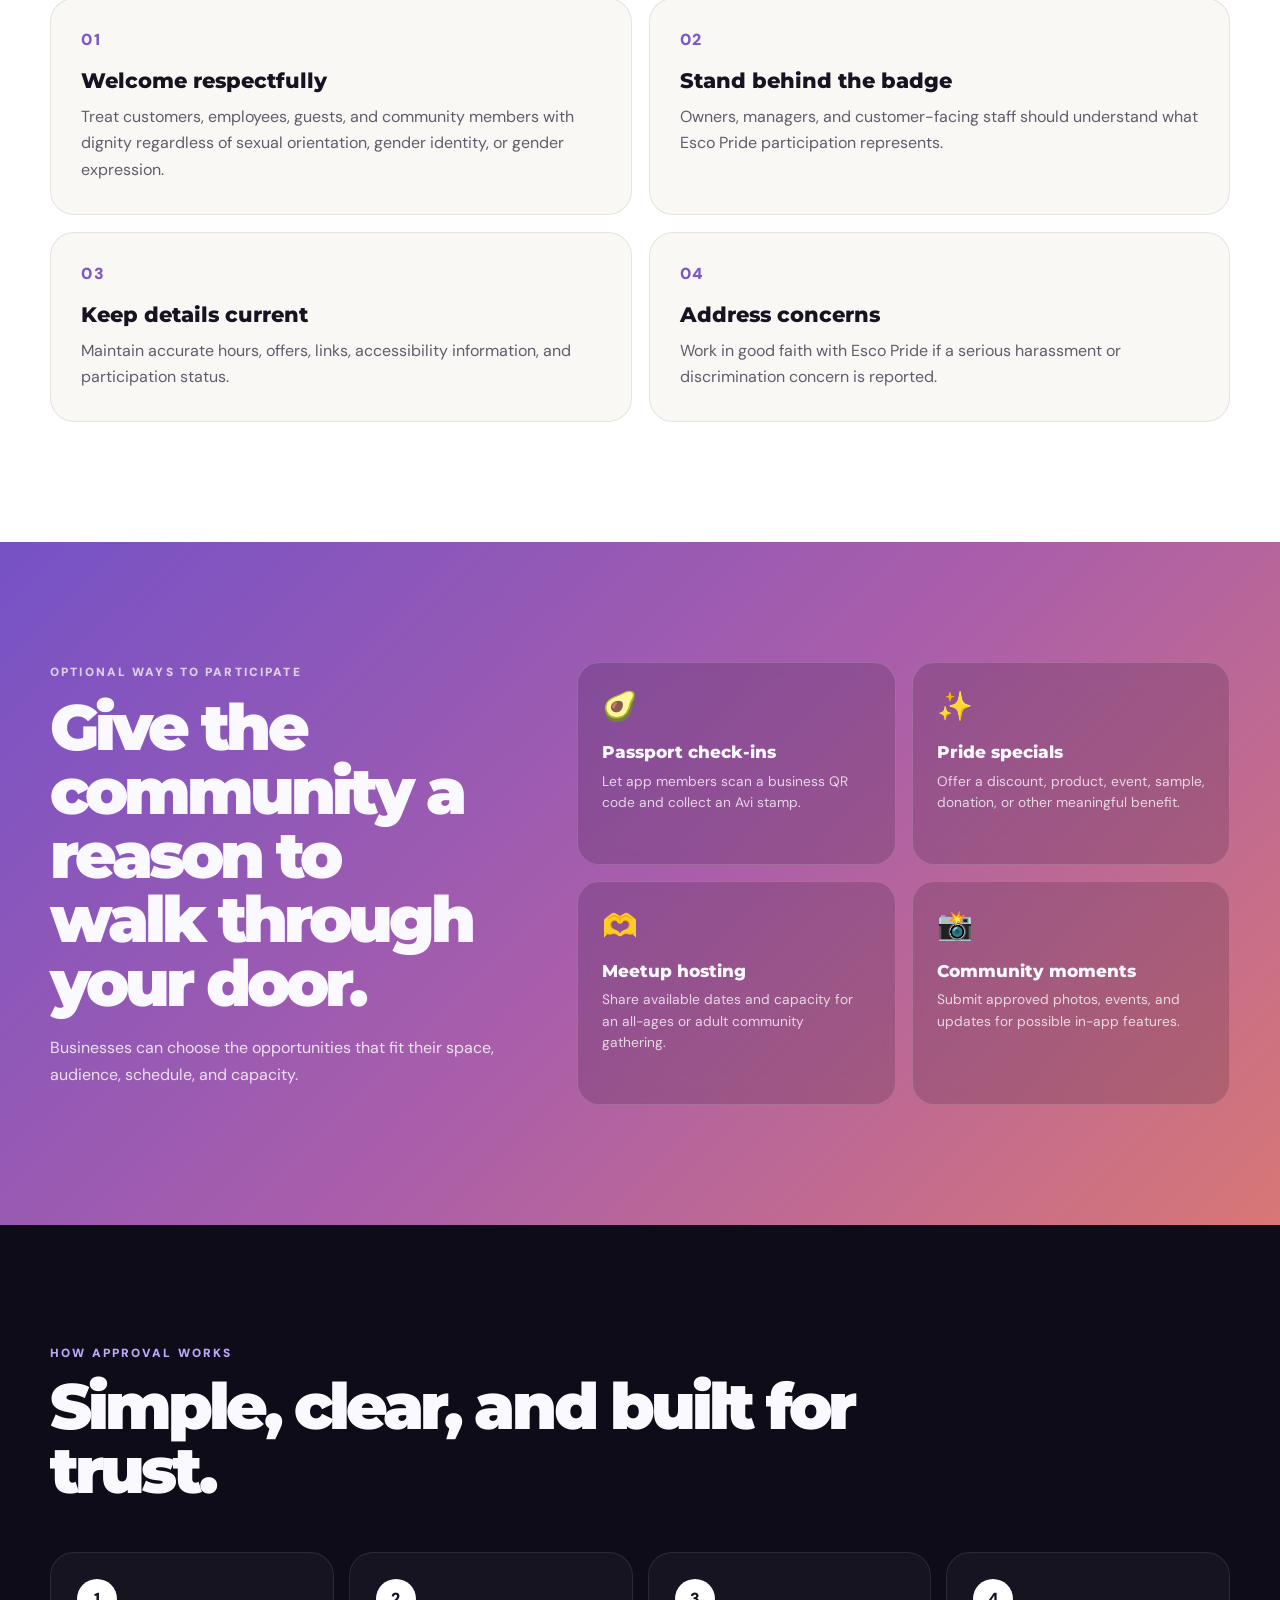
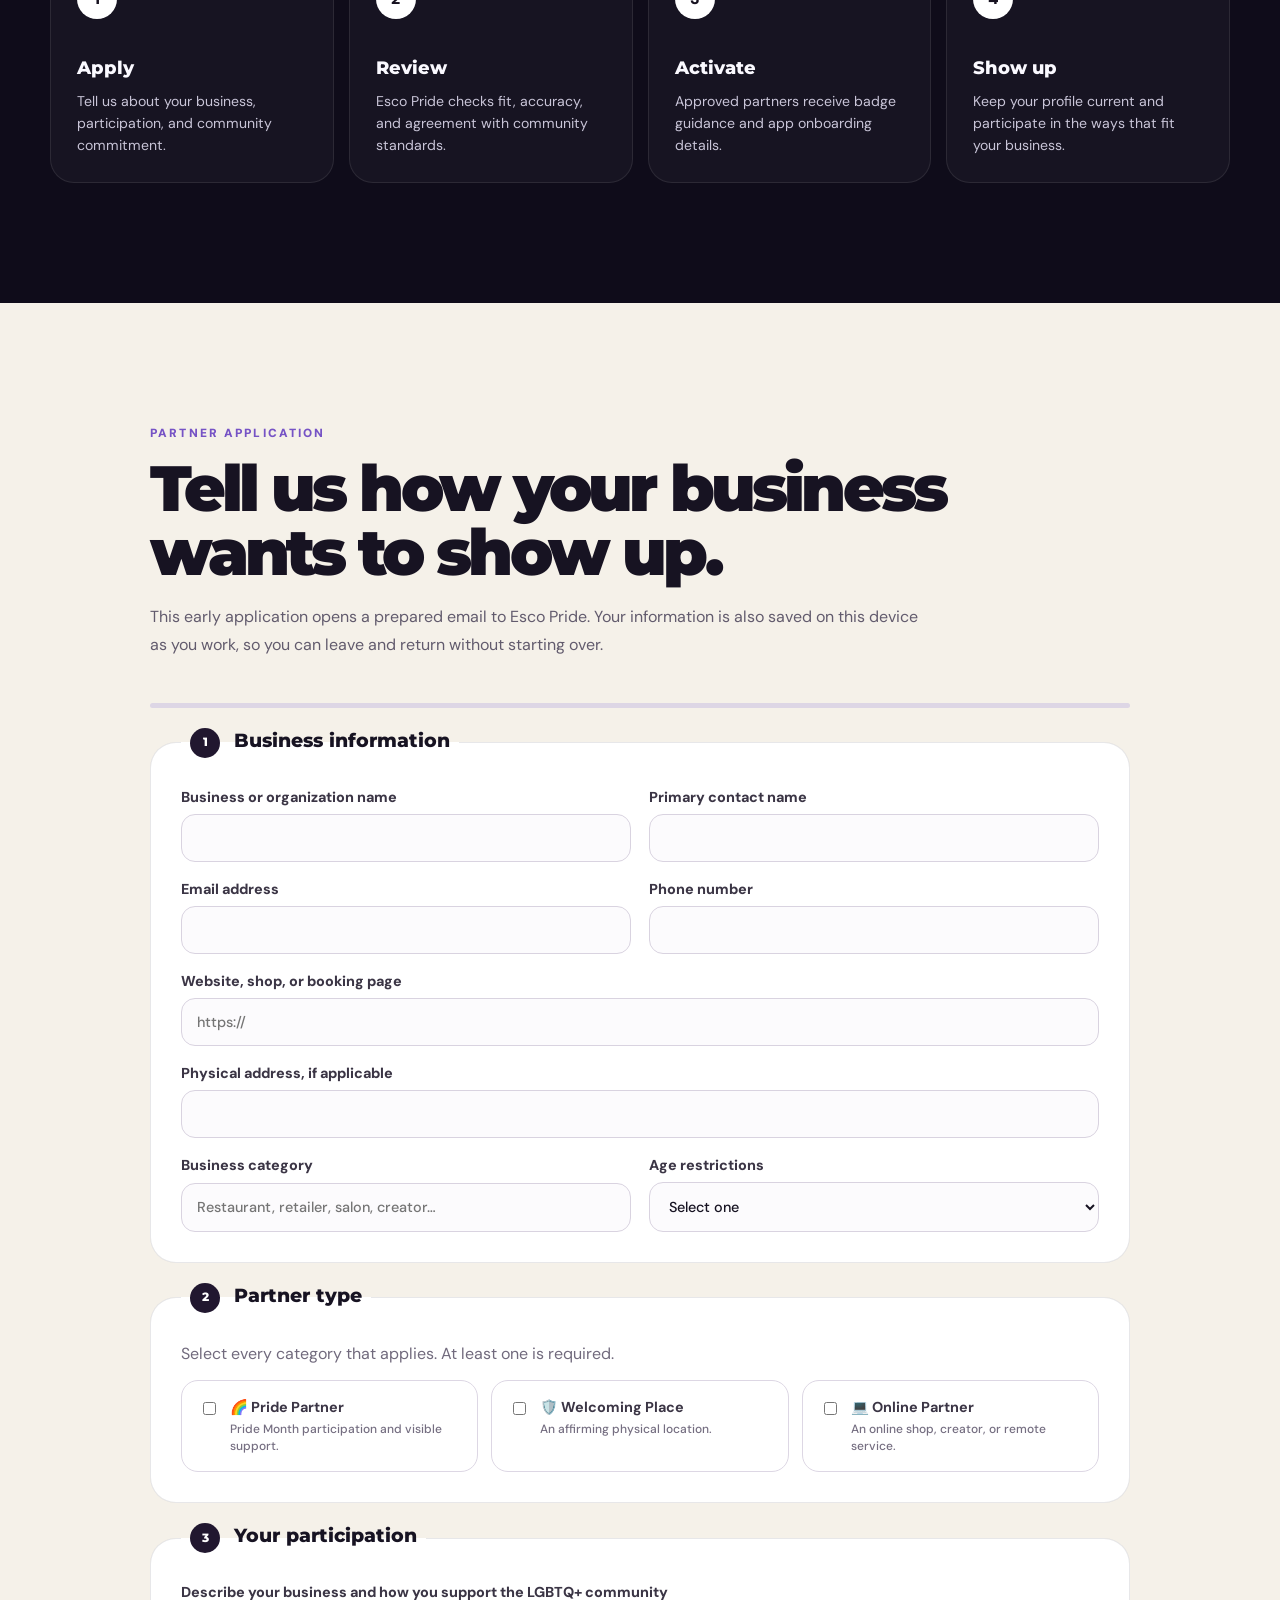
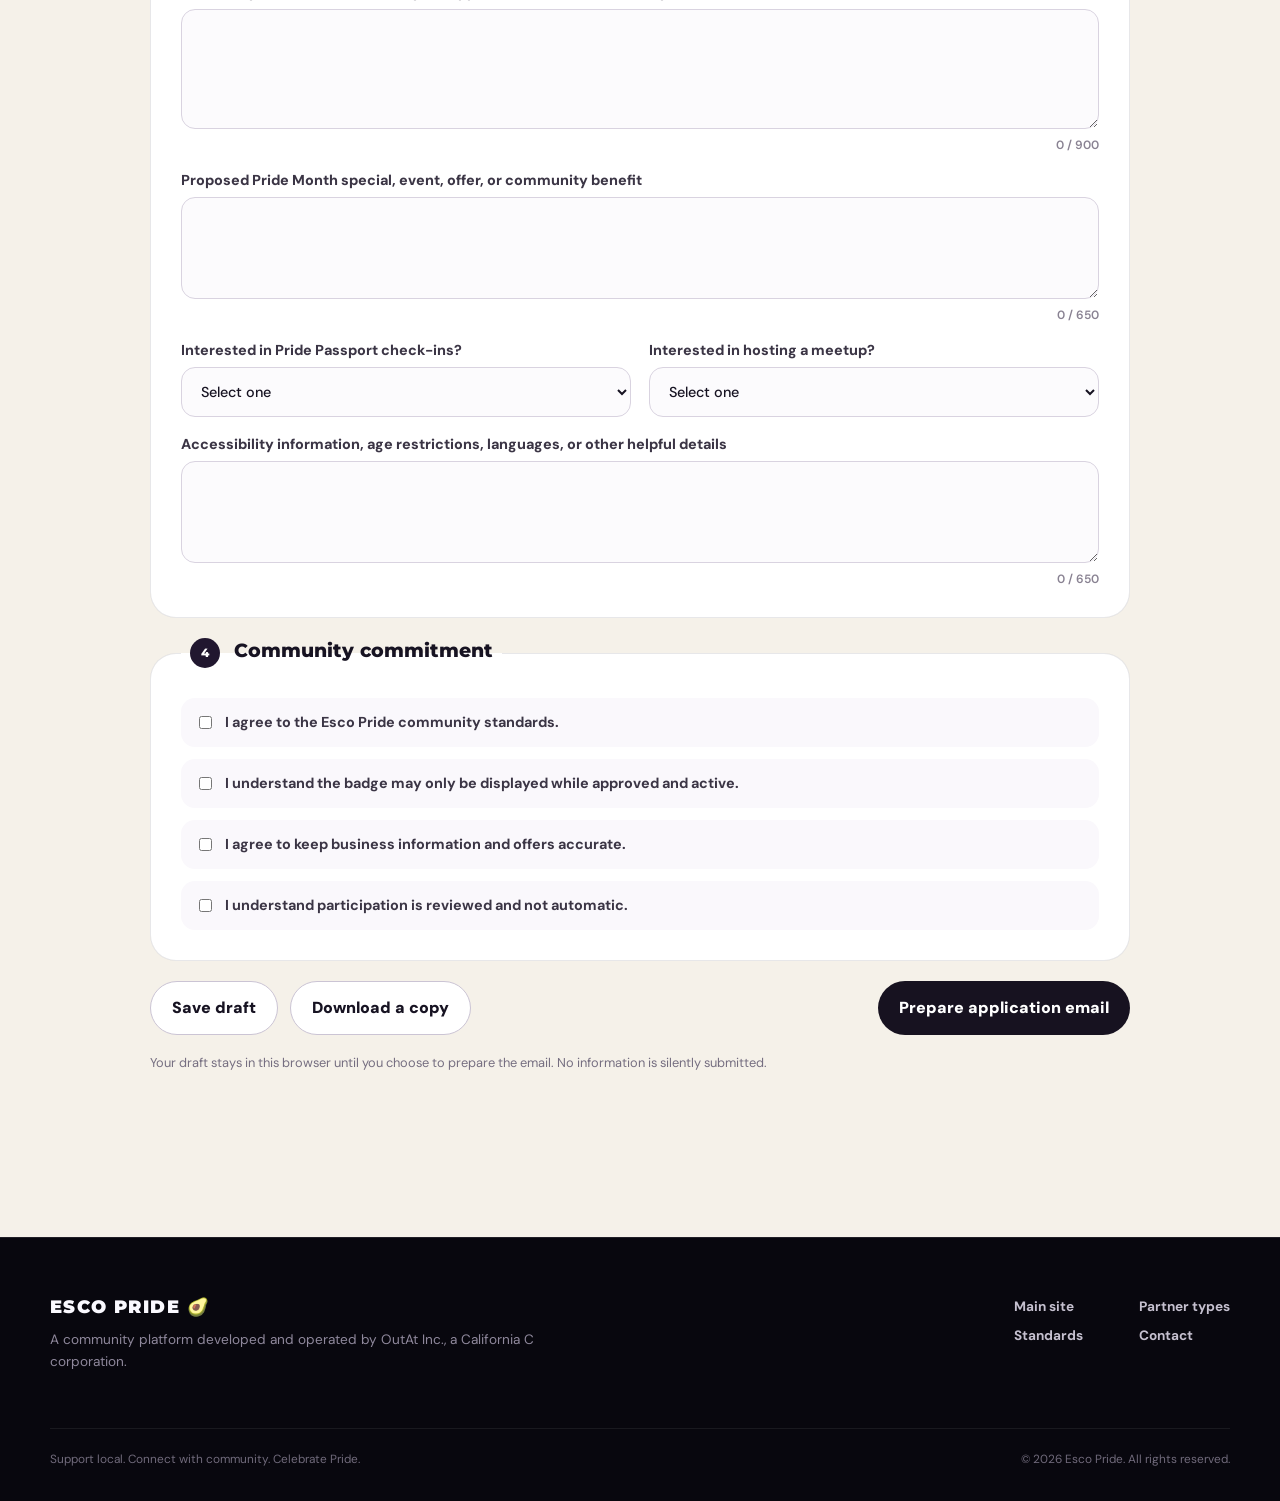
==== commit f97741f9: "Add files via upload" ====
--- a/business-signup.html
+++ b/business-signup.html
@@ -1,208 +1,274 @@
 <!doctype html>
 <html lang="en">
 <head>
-<meta charset="utf-8">
-<meta name="viewport" content="width=device-width,initial-scale=1,viewport-fit=cover">
-<meta name="theme-color" content="#0d0b18">
-<title>Business Partner Portal — Esco Pride</title>
-<link rel="preconnect" href="https://fonts.googleapis.com">
-<link rel="preconnect" href="https://fonts.gstatic.com" crossorigin>
-<link href="https://fonts.googleapis.com/css2?family=DM+Sans:wght@400;500;600;700&family=Montserrat:wght@700;800;900&display=swap" rel="stylesheet">
-<link rel="stylesheet" href="styles.css">
-<link rel="stylesheet" href="business-signup.css">
+  <meta charset="utf-8">
+  <meta name="viewport" content="width=device-width, initial-scale=1, viewport-fit=cover">
+  <meta name="theme-color" content="#0b0914">
+  <meta name="description" content="Apply to become an Esco Pride Partner, Welcoming Place, or Online Partner for Pride Month 2027.">
+  <meta property="og:title" content="Become an Esco Pride Partner">
+  <meta property="og:description" content="Show LGBTQ+ Escondido that your business is ready to welcome and support our community.">
+  <title>Business Partner Portal — Esco Pride</title>
+  <link rel="preconnect" href="https://fonts.googleapis.com">
+  <link rel="preconnect" href="https://fonts.gstatic.com" crossorigin>
+  <link href="https://fonts.googleapis.com/css2?family=DM+Sans:wght@400;500;600;700&family=Montserrat:wght@700;800;900&display=swap" rel="stylesheet">
+  <link rel="stylesheet" href="styles.css">
+  <link rel="stylesheet" href="business-signup.css">
 </head>
 <body class="portal-body">
-<div class="rainbow-line"></div>
-<header class="site-header portal-header">
-<a class="brand" href="index.html"><span class="brand-mark">🥑</span><span>ESCO PRIDE</span></a>
-<a class="back-link" href="index.html">← Main site</a>
-</header>
-
-<main>
-<section class="portal-hero">
-<div>
-<p class="eyebrow">BUSINESS & COMMUNITY PARTNER PORTAL</p>
-<h1>Show our community<br><span>they belong here.</span></h1>
-<p class="lead">Esco Pride connects LGBTQ+ people and allies with storefronts, welcoming places, and online businesses that actively support our community.</p>
-<div class="portal-actions">
-<a class="primary-button" href="#application">Review the application</a>
-<a class="text-link" href="#types">See partner types ↓</a>
-</div>
-<p class="project-credit">Developed and operated by OutAt Inc., a California C corporation.</p>
-</div>
-<aside class="portal-card">
-<p class="eyebrow">PRIDE MONTH 2027</p>
-<h2>Support us.<br>We support you.</h2>
-<p>Approved partners receive an official Esco Pride badge for a storefront, website, booking page, or online shop.</p>
-</aside>
-</section>
-
-<section class="portal-section" id="types">
-<div class="section-heading">
-<p class="eyebrow">HOW YOU CAN PARTICIPATE</p>
-<h2>Three partner types. One trusted network.</h2>
-<p>Businesses may qualify for more than one category.</p>
-</div>
-<div class="type-grid">
-<article>
-<div class="type-icon">🌈</div>
-<span class="type-name">PRIDE PARTNER</span>
-<h3>Actively participate in Pride Month.</h3>
-<p>For storefronts and service businesses that want to visibly support the community and take part in the June campaign.</p>
-<ul>
-<li>Offer a Pride Month special, event, product, donation, or meaningful benefit</li>
-<li>Display the Esco Pride Partner decal or digital badge</li>
-<li>Receive a verified app listing</li>
-<li>Optional Pride Passport check-ins</li>
-</ul>
-</article>
-<article>
-<div class="type-icon">🛡️</div>
-<span class="type-name">WELCOMING PLACE</span>
-<h3>Provide an affirming physical location.</h3>
-<p>For locations where LGBTQ+ people and allies can expect respectful treatment and visible support.</p>
-<ul>
-<li>Maintain a welcoming, nondiscriminatory environment</li>
-<li>Ensure staff understand what the badge represents</li>
-<li>Display the Welcoming Place decal</li>
-<li>Offer reasonable basic assistance when someone needs a public place to pause or seek help</li>
-</ul>
-<p class="fine-print">The badge represents a commitment to welcome and assist; it is not a guarantee against every possible incident.</p>
-</article>
-<article>
-<div class="type-icon">💻</div>
-<span class="type-name">ONLINE PARTNER</span>
-<h3>Support the community without a storefront.</h3>
-<p>For online shops, creators, wellness providers, consultants, artists, and remote service businesses.</p>
-<ul>
-<li>Display the Esco Pride badge online</li>
-<li>Receive a verified online listing in the app</li>
-<li>Link the badge to the official business profile</li>
-<li>Optional Pride Month promotion or benefit</li>
-</ul>
-</article>
-</div>
-</section>
-
-<section class="light-section badge-section">
-<div>
-<p class="eyebrow">THE OFFICIAL MARK</p>
-<h2>A badge customers can recognize and verify.</h2>
-<p>Physical partners may place the badge in a storefront window. Online businesses may use it on their website, shop, or booking page.</p>
-<p>Digital badges will link back to the business's current Esco Pride profile so customers can confirm participation.</p>
-</div>
-<div class="badge-preview">
-<div class="badge-circle"><span>🥑</span><strong>VERIFIED</strong><small>ESCO PRIDE PARTNER</small></div>
-<p>Window decal · Website badge · App verification</p>
-</div>
-</section>
-
-<section class="portal-section standards">
-<div class="section-heading">
-<p class="eyebrow">COMMUNITY STANDARDS</p>
-<h2>Participation means more than displaying a rainbow.</h2>
-</div>
-<div class="standard-grid">
-<article><span>01</span><h3>Welcome respectfully</h3><p>Treat customers, employees, guests, and community members with dignity regardless of sexual orientation, gender identity, or gender expression.</p></article>
-<article><span>02</span><h3>Stand behind the badge</h3><p>Owners, managers, and customer-facing staff should understand what Esco Pride participation represents.</p></article>
-<article><span>03</span><h3>Keep details current</h3><p>Maintain accurate hours, offers, links, accessibility information, and participation status.</p></article>
-<article><span>04</span><h3>Address concerns</h3><p>Work in good faith with Esco Pride if a serious harassment or discrimination concern is reported.</p></article>
-</div>
-</section>
-
-<section class="light-section meetup-section">
-<div>
-<p class="eyebrow">COMMUNITY MEETUPS</p>
-<h2>Help give LGBTQ+ Escondido places to gather.</h2>
-<p>Hosting is optional. Participating businesses can share availability through the future dashboard, and Esco Pride will rotate locations based on capacity, accessibility, age restrictions, and scheduling.</p>
-<p>Some months may include two meetups: one all-ages gathering and one additional adult social event.</p>
-</div>
-<div class="check-list">
-<div><span>✓</span> Rotated among participating businesses</div>
-<div><span>✓</span> Based on submitted availability</div>
-<div><span>✓</span> All-ages access prioritized</div>
-<div><span>✓</span> Announced through the app</div>
-</div>
-</section>
-
-<section class="portal-section">
-<div class="section-heading">
-<p class="eyebrow">HOW APPROVAL WORKS</p>
-<h2>Simple, clear, and built for trust.</h2>
-</div>
-<div class="process-grid">
-<div><span>1</span><strong>Apply</strong><p>Share your business details, partner categories, offer, and community commitment.</p></div>
-<div><span>2</span><strong>Review</strong><p>Esco Pride reviews fit, accuracy, and agreement with community standards.</p></div>
-<div><span>3</span><strong>Activate</strong><p>Approved businesses receive a listing, badge, decal details, and future dashboard access.</p></div>
-<div><span>4</span><strong>Participate</strong><p>Add specials, meetup availability, events, photos, and updated business information.</p></div>
-</div>
-</section>
-
-<section class="application-section" id="application">
-<div class="application-intro">
-<p class="eyebrow">PARTNER APPLICATION</p>
-<h2>Tell us how your business wants to show up.</h2>
-<p>Applications are coming soon. For now, businesses can review the full application and save a draft on this device.</p>
-</div>
-<form id="partnerApplication" class="partner-form">
-<fieldset>
-<legend>Business information</legend>
-<div class="form-grid">
-<label>Business or organization name<input type="text" name="businessName" required></label>
-<label>Primary contact name<input type="text" name="contactName" required></label>
-<label>Email address<input type="email" name="email" required></label>
-<label>Phone number<input type="tel" name="phone"></label>
-<label class="full">Website, shop, or booking page<input type="url" name="website" placeholder="https://"></label>
-<label class="full">Physical address, if applicable<input type="text" name="address"></label>
-</div>
-</fieldset>
-
-<fieldset>
-<legend>Partner type</legend>
-<p class="field-help">Select every category that applies.</p>
-<div class="choice-grid">
-<label class="choice"><input type="checkbox" name="partnerType" value="Pride Partner"><span><strong>🌈 Pride Partner</strong><small>Pride Month participation and visible support.</small></span></label>
-<label class="choice"><input type="checkbox" name="partnerType" value="Welcoming Place"><span><strong>🛡️ Welcoming Place</strong><small>Affirming physical location.</small></span></label>
-<label class="choice"><input type="checkbox" name="partnerType" value="Online Partner"><span><strong>💻 Online Partner</strong><small>Online shop, creator, or remote service.</small></span></label>
-</div>
-</fieldset>
-
-<fieldset>
-<legend>Your participation</legend>
-<div class="form-grid">
-<label class="full">Describe your business and how you support the LGBTQ+ community<textarea name="supportDescription" rows="5"></textarea></label>
-<label class="full">Proposed Pride Month special, event, offer, or community benefit<textarea name="prideOffer" rows="4"></textarea></label>
-<label>Interested in Pride Passport check-ins?<select name="passportInterest"><option value="">Select one</option><option>Yes</option><option>No</option><option>Not sure yet</option></select></label>
-<label>Interested in hosting a meetup?<select name="meetupInterest"><option value="">Select one</option><option>Yes, all ages</option><option>Yes, adults only</option><option>Yes, either format</option><option>No</option><option>Not sure yet</option></select></label>
-<label class="full">Accessibility, age restrictions, or other important details<textarea name="accessibility" rows="4"></textarea></label>
-</div>
-</fieldset>
-
-<fieldset>
-<legend>Community commitment</legend>
-<div class="agreements">
-<label><input type="checkbox" name="agreement" value="standards"> I agree to the Esco Pride community standards.</label>
-<label><input type="checkbox" name="agreement" value="badge"> I understand the badge may only be displayed while approved and active.</label>
-<label><input type="checkbox" name="agreement" value="accuracy"> I agree to keep business information and offers accurate.</label>
-<label><input type="checkbox" name="agreement" value="review"> I understand participation is reviewed and not automatic.</label>
-</div>
-</fieldset>
-
-<div class="form-actions">
-<button type="button" class="secondary-button" id="saveDraft">Save draft on this device</button>
-<button type="submit" class="primary-button disabled-submit">Applications opening soon</button>
-</div>
-<p id="formStatus" class="form-status" aria-live="polite"></p>
-</form>
-</section>
-</main>
-
-<footer>
-<div class="footer-brand">ESCO PRIDE <span>🥑</span></div>
-<p class="footer-credit">A community platform by OutAt Inc.</p>
-<p>Support local. Connect with community. Celebrate Pride.</p>
-<p class="copyright">© <span id="year"></span> Esco Pride. All rights reserved.</p>
-</footer>
-<script src="business-signup.js"></script>
+  <a class="skip-link" href="#main">Skip to content</a>
+  <div class="rainbow-line" aria-hidden="true"></div>
+
+  <header class="site-header portal-header scrolled">
+    <a class="brand" href="index.html" aria-label="Esco Pride home">
+      <span class="brand-mark" aria-hidden="true">🥑</span>
+      <span class="brand-name">ESCO PRIDE</span>
+    </a>
+    <div class="portal-nav">
+      <a href="#partner-types">Partner types</a>
+      <a href="#standards">Standards</a>
+      <a class="nav-cta" href="#application">Apply now</a>
+    </div>
+  </header>
+
+  <main id="main">
+    <section class="portal-hero">
+      <div class="portal-hero-copy reveal">
+        <p class="eyebrow">BUSINESS & COMMUNITY PARTNER PORTAL</p>
+        <h1>Show our community<br><span>they belong here.</span></h1>
+        <p class="lead">
+          Join the local network connecting LGBTQ+ people and allies with businesses,
+          services, and spaces that choose to visibly support Escondido's community.
+        </p>
+        <div class="actions">
+          <a class="primary-button" href="#application">Start your application</a>
+          <a class="secondary-button" href="#partner-types">Compare partner types</a>
+        </div>
+        <p class="project-credit">Esco Pride is developed and operated by OutAt Inc., a California C corporation.</p>
+      </div>
+
+      <aside class="portal-spotlight reveal">
+        <span class="spotlight-label">PRIDE MONTH 2027</span>
+        <div class="portal-badge">
+          <span aria-hidden="true">🥑</span>
+          <strong>VERIFIED</strong>
+          <small>ESCO PRIDE PARTNER</small>
+        </div>
+        <h2>Support us.<br>We support you.</h2>
+        <p>Approved partners receive a verified app profile and an official physical or digital participation badge.</p>
+      </aside>
+    </section>
+
+    <section class="portal-proof reveal">
+      <div><strong>Verified app profile</strong><span>Be discoverable where the community is looking.</span></div>
+      <div><strong>Official partner badge</strong><span>Make your support visible in-person or online.</span></div>
+      <div><strong>Local participation</strong><span>Offers, passport check-ins, meetups, and more.</span></div>
+    </section>
+
+    <section class="portal-section" id="partner-types">
+      <div class="section-heading reveal">
+        <p class="eyebrow">CHOOSE HOW YOU SHOW UP</p>
+        <h2>Three partner types.<br>One trusted network.</h2>
+        <p>Businesses and organizations may qualify for more than one category.</p>
+      </div>
+
+      <div class="type-grid">
+        <article class="reveal">
+          <div class="type-top"><span class="type-icon">🌈</span><span class="type-number">01</span></div>
+          <span class="type-name">PRIDE PARTNER</span>
+          <h3>Actively participate in Pride Month.</h3>
+          <p>For storefronts and service businesses ready to visibly participate in the June campaign.</p>
+          <ul>
+            <li>Offer a Pride special, event, product, donation, or meaningful community benefit</li>
+            <li>Receive a verified listing in the app</li>
+            <li>Display the official Pride Partner decal or digital badge</li>
+            <li>Optionally activate Pride Passport check-ins</li>
+          </ul>
+        </article>
+
+        <article class="reveal">
+          <div class="type-top"><span class="type-icon">🛡️</span><span class="type-number">02</span></div>
+          <span class="type-name">WELCOMING PLACE</span>
+          <h3>Provide an affirming physical location.</h3>
+          <p>For locations where LGBTQ+ people and allies can expect respectful treatment and visible support.</p>
+          <ul>
+            <li>Maintain a welcoming, nondiscriminatory environment</li>
+            <li>Ensure staff understand what the badge represents</li>
+            <li>Display the Welcoming Place decal</li>
+            <li>Offer reasonable basic assistance when someone needs a public place to pause or seek help</li>
+          </ul>
+          <p class="fine-print">The badge represents a commitment to welcome and assist; it is not a guarantee against every possible incident.</p>
+        </article>
+
+        <article class="reveal">
+          <div class="type-top"><span class="type-icon">💻</span><span class="type-number">03</span></div>
+          <span class="type-name">ONLINE PARTNER</span>
+          <h3>Support the community without a storefront.</h3>
+          <p>For online shops, creators, wellness providers, consultants, artists, and remote services.</p>
+          <ul>
+            <li>Receive a verified online profile in the app</li>
+            <li>Display the official digital partner badge</li>
+            <li>Link the badge to your verified Esco Pride profile</li>
+            <li>Optionally offer a Pride Month promotion or benefit</li>
+          </ul>
+        </article>
+      </div>
+    </section>
+
+    <section class="portal-app-callout">
+      <div class="portal-app-copy reveal">
+        <p class="eyebrow">YOUR BUSINESS IN THE APP</p>
+        <h2>More than a name on a list.</h2>
+        <p>
+          Approved profiles can include your story, current hours, contact information, accessibility details,
+          Pride offers, photos, events, meetup participation, and passport check-ins.
+        </p>
+        <div class="profile-checks">
+          <span>✓ Searchable local profile</span>
+          <span>✓ Map and category discovery</span>
+          <span>✓ Pride offer visibility</span>
+          <span>✓ Community check-in activity</span>
+        </div>
+      </div>
+      <div class="profile-mockup reveal">
+        <div class="profile-cover"><span>VERIFIED PRIDE PARTNER</span></div>
+        <div class="profile-content">
+          <div class="profile-logo">LOCAL<br>LOGO</div>
+          <div><span class="open-pill">OPEN TODAY</span><h3>Your Business Name</h3><p>Welcoming local business · Escondido, CA</p></div>
+        </div>
+        <div class="profile-offer"><span>PRIDE MONTH OFFER</span><strong>Your special or community benefit appears here.</strong></div>
+      </div>
+    </section>
+
+    <section class="standards-section" id="standards">
+      <div class="section-heading reveal">
+        <p class="eyebrow">COMMUNITY STANDARDS</p>
+        <h2>The badge has to mean something.</h2>
+        <p>Participation is reviewed and may be paused or removed when a business no longer meets the commitment.</p>
+      </div>
+      <div class="standard-grid">
+        <article class="reveal"><span>01</span><h3>Welcome respectfully</h3><p>Treat customers, employees, guests, and community members with dignity regardless of sexual orientation, gender identity, or gender expression.</p></article>
+        <article class="reveal"><span>02</span><h3>Stand behind the badge</h3><p>Owners, managers, and customer-facing staff should understand what Esco Pride participation represents.</p></article>
+        <article class="reveal"><span>03</span><h3>Keep details current</h3><p>Maintain accurate hours, offers, links, accessibility information, and participation status.</p></article>
+        <article class="reveal"><span>04</span><h3>Address concerns</h3><p>Work in good faith with Esco Pride if a serious harassment or discrimination concern is reported.</p></article>
+      </div>
+    </section>
+
+    <section class="participation-section">
+      <div class="participation-copy reveal">
+        <p class="eyebrow">OPTIONAL WAYS TO PARTICIPATE</p>
+        <h2>Give the community a reason to walk through your door.</h2>
+        <p>Businesses can choose the opportunities that fit their space, audience, schedule, and capacity.</p>
+      </div>
+      <div class="participation-grid">
+        <article class="reveal"><span>🥑</span><h3>Passport check-ins</h3><p>Let app members scan a business QR code and collect an Avi stamp.</p></article>
+        <article class="reveal"><span>✨</span><h3>Pride specials</h3><p>Offer a discount, product, event, sample, donation, or other meaningful benefit.</p></article>
+        <article class="reveal"><span>🫶</span><h3>Meetup hosting</h3><p>Share available dates and capacity for an all-ages or adult community gathering.</p></article>
+        <article class="reveal"><span>📸</span><h3>Community moments</h3><p>Submit approved photos, events, and updates for possible in-app features.</p></article>
+      </div>
+    </section>
+
+    <section class="process-section">
+      <div class="section-heading reveal">
+        <p class="eyebrow">HOW APPROVAL WORKS</p>
+        <h2>Simple, clear, and built for trust.</h2>
+      </div>
+      <div class="process-grid">
+        <div class="reveal"><span>1</span><strong>Apply</strong><p>Tell us about your business, participation, and community commitment.</p></div>
+        <div class="reveal"><span>2</span><strong>Review</strong><p>Esco Pride checks fit, accuracy, and agreement with community standards.</p></div>
+        <div class="reveal"><span>3</span><strong>Activate</strong><p>Approved partners receive badge guidance and app onboarding details.</p></div>
+        <div class="reveal"><span>4</span><strong>Show up</strong><p>Keep your profile current and participate in the ways that fit your business.</p></div>
+      </div>
+    </section>
+
+    <section class="application-section" id="application">
+      <div class="application-intro reveal">
+        <p class="eyebrow">PARTNER APPLICATION</p>
+        <h2>Tell us how your business wants to show up.</h2>
+        <p>
+          This early application opens a prepared email to Esco Pride. Your information is also saved on this device
+          as you work, so you can leave and return without starting over.
+        </p>
+      </div>
+
+      <form id="partnerApplication" class="partner-form" novalidate>
+        <div class="form-progress" aria-hidden="true"><span></span></div>
+
+        <fieldset>
+          <legend><span>1</span> Business information</legend>
+          <div class="form-grid">
+            <label>Business or organization name<input type="text" name="businessName" autocomplete="organization" maxlength="100" required></label>
+            <label>Primary contact name<input type="text" name="contactName" autocomplete="name" maxlength="100" required></label>
+            <label>Email address<input type="email" name="email" autocomplete="email" maxlength="160" required></label>
+            <label>Phone number<input type="tel" name="phone" autocomplete="tel" maxlength="40"></label>
+            <label class="full">Website, shop, or booking page<input type="url" name="website" placeholder="https://" maxlength="250"></label>
+            <label class="full">Physical address, if applicable<input type="text" name="address" autocomplete="street-address" maxlength="250"></label>
+            <label>Business category<input type="text" name="businessCategory" placeholder="Restaurant, retailer, salon, creator…" maxlength="100" required></label>
+            <label>Age restrictions<select name="ageRestriction"><option value="">Select one</option><option>All ages</option><option>18+</option><option>21+</option><option>Varies by event or time</option><option>Online only</option></select></label>
+          </div>
+        </fieldset>
+
+        <fieldset>
+          <legend><span>2</span> Partner type</legend>
+          <p class="field-help">Select every category that applies. At least one is required.</p>
+          <div class="choice-grid">
+            <label class="choice"><input type="checkbox" name="partnerType" value="Pride Partner"><span><strong>🌈 Pride Partner</strong><small>Pride Month participation and visible support.</small></span></label>
+            <label class="choice"><input type="checkbox" name="partnerType" value="Welcoming Place"><span><strong>🛡️ Welcoming Place</strong><small>An affirming physical location.</small></span></label>
+            <label class="choice"><input type="checkbox" name="partnerType" value="Online Partner"><span><strong>💻 Online Partner</strong><small>An online shop, creator, or remote service.</small></span></label>
+          </div>
+        </fieldset>
+
+        <fieldset>
+          <legend><span>3</span> Your participation</legend>
+          <div class="form-grid">
+            <label class="full">Describe your business and how you support the LGBTQ+ community<textarea name="supportDescription" rows="5" maxlength="900" required></textarea><small class="field-counter" data-counter-for="supportDescription">0 / 900</small></label>
+            <label class="full">Proposed Pride Month special, event, offer, or community benefit<textarea name="prideOffer" rows="4" maxlength="650"></textarea><small class="field-counter" data-counter-for="prideOffer">0 / 650</small></label>
+            <label>Interested in Pride Passport check-ins?<select name="passportInterest" required><option value="">Select one</option><option>Yes</option><option>No</option><option>Not sure yet</option></select></label>
+            <label>Interested in hosting a meetup?<select name="meetupInterest" required><option value="">Select one</option><option>Yes, all ages</option><option>Yes, adults only</option><option>Yes, either format</option><option>No</option><option>Not sure yet</option></select></label>
+            <label class="full">Accessibility information, age restrictions, languages, or other helpful details<textarea name="accessibility" rows="4" maxlength="650"></textarea><small class="field-counter" data-counter-for="accessibility">0 / 650</small></label>
+          </div>
+        </fieldset>
+
+        <fieldset>
+          <legend><span>4</span> Community commitment</legend>
+          <div class="agreements">
+            <label><input type="checkbox" name="agreement" value="standards" required><span>I agree to the Esco Pride community standards.</span></label>
+            <label><input type="checkbox" name="agreement" value="badge" required><span>I understand the badge may only be displayed while approved and active.</span></label>
+            <label><input type="checkbox" name="agreement" value="accuracy" required><span>I agree to keep business information and offers accurate.</span></label>
+            <label><input type="checkbox" name="agreement" value="review" required><span>I understand participation is reviewed and not automatic.</span></label>
+          </div>
+        </fieldset>
+
+        <div class="form-actions">
+          <button type="button" class="form-secondary" id="saveDraft">Save draft</button>
+          <button type="button" class="form-secondary" id="downloadApplication">Download a copy</button>
+          <button type="submit" class="form-primary">Prepare application email</button>
+        </div>
+        <p class="privacy-note">Your draft stays in this browser until you choose to prepare the email. No information is silently submitted.</p>
+        <p id="formStatus" class="form-status" aria-live="polite"></p>
+      </form>
+    </section>
+  </main>
+
+  <footer class="site-footer">
+    <div class="footer-main">
+      <div>
+        <div class="footer-brand">ESCO PRIDE <span aria-hidden="true">🥑</span></div>
+        <p>A community platform developed and operated by OutAt Inc., a California C corporation.</p>
+      </div>
+      <div class="footer-links">
+        <a href="index.html">Main site</a>
+        <a href="#partner-types">Partner types</a>
+        <a href="#standards">Standards</a>
+        <a href="mailto:will@outatinc.com">Contact</a>
+      </div>
+    </div>
+    <div class="footer-bottom">
+      <span>Support local. Connect with community. Celebrate Pride.</span>
+      <span>© <span data-year></span> Esco Pride. All rights reserved.</span>
+    </div>
+  </footer>
+
+  <script src="site.js"></script>
+  <script src="business-signup.js"></script>
 </body>
-</html>+</html>
--- a/styles.css
+++ b/styles.css
@@ -1,490 +1,532 @@
 :root {
-  --ink: #f8f7ff;
-  --muted: #c9c4dc;
-  --bg: #0d0b18;
-  --panel: #17132a;
+  --ink: #faf9ff;
+  --muted: #c9c5d8;
+  --muted-dark: #625b70;
+  --bg: #0b0914;
+  --bg-soft: #12101f;
+  --panel: #171329;
   --panel-2: #211a3b;
-  --purple: #8e59ff;
-  --pink: #e64d9b;
+  --paper: #f5f1e9;
+  --paper-2: #fffdf8;
+  --purple: #9a6bff;
+  --pink: #ec5ca7;
   --orange: #ff7b35;
   --yellow: #ffd047;
-  --green: #55b84d;
-  --blue: #36a7ce;
+  --green: #5fc45a;
+  --blue: #43b7de;
+  --line: rgba(255,255,255,.1);
+  --shadow: 0 30px 90px rgba(0,0,0,.32);
   --radius: 30px;
+  --max: 1180px;
 }
 
 * { box-sizing: border-box; }
 html { scroll-behavior: smooth; }
 body {
   margin: 0;
-  min-height: 100vh;
+  background: var(--bg);
   color: var(--ink);
-  background:
-    radial-gradient(circle at 78% 14%, rgba(142,89,255,.18), transparent 28rem),
-    radial-gradient(circle at 8% 58%, rgba(54,167,206,.09), transparent 24rem),
-    var(--bg);
-  font-family: "DM Sans", system-ui, -apple-system, BlinkMacSystemFont, "SF Pro Display", sans-serif;
+  font-family: "DM Sans", sans-serif;
   -webkit-font-smoothing: antialiased;
-}
+  overflow-x: hidden;
+}
+img { display: block; max-width: 100%; }
 a { color: inherit; }
+button, input, textarea, select { font: inherit; }
+
+.skip-link {
+  position: fixed;
+  left: 18px;
+  top: -80px;
+  z-index: 1000;
+  padding: 12px 16px;
+  background: #fff;
+  color: #111;
+  border-radius: 12px;
+  transition: top .2s ease;
+}
+.skip-link:focus { top: 18px; }
+.sr-only {
+  position: absolute !important;
+  width: 1px !important;
+  height: 1px !important;
+  padding: 0 !important;
+  margin: -1px !important;
+  overflow: hidden !important;
+  clip: rect(0,0,0,0) !important;
+  white-space: nowrap !important;
+  border: 0 !important;
+}
 .rainbow-line {
-  height: 7px;
-  background: linear-gradient(90deg,#e73546,#ff7b35,#ffd047,#55b84d,#36a7ce,#6850b9,#e64d9b);
-}
+  position: fixed;
+  inset: 0 0 auto;
+  z-index: 999;
+  height: 5px;
+  background: linear-gradient(90deg,#5bcefa 0 14%,#f5a9b8 14% 28%,#fff 28% 36%,#613915 36% 43%,#000 43% 50%,#e40303 50% 58%,#ff8c00 58% 66%,#ffed00 66% 75%,#008026 75% 84%,#004dff 84% 92%,#750787 92%);
+}
+
 .site-header {
-  width: min(1180px, calc(100% - 40px));
+  position: sticky;
+  top: 5px;
+  z-index: 100;
+  width: min(var(--max), calc(100% - 40px));
+  min-height: 76px;
   margin: 0 auto;
-  padding: 26px 0;
   display: flex;
   align-items: center;
   justify-content: space-between;
+  gap: 30px;
+  transition: background .25s ease, box-shadow .25s ease, backdrop-filter .25s ease, width .25s ease;
+}
+.site-header.scrolled {
+  width: min(calc(var(--max) + 28px), calc(100% - 20px));
+  padding: 0 18px;
+  background: rgba(11,9,20,.82);
+  border: 1px solid rgba(255,255,255,.08);
+  border-radius: 0 0 20px 20px;
+  box-shadow: 0 18px 40px rgba(0,0,0,.22);
+  backdrop-filter: blur(20px);
 }
 .brand {
-  display: flex;
-  align-items: center;
-  gap: 12px;
+  display: inline-flex;
+  align-items: center;
+  gap: 11px;
+  color: #fff;
   text-decoration: none;
   font: 900 1rem/1 "Montserrat", sans-serif;
-  letter-spacing: .15em;
+  letter-spacing: .08em;
 }
 .brand-mark { font-size: 1.45rem; }
-.status-pill {
-  padding: 10px 14px;
-  border: 1px solid rgba(255,255,255,.16);
+.site-nav { display: flex; align-items: center; gap: 28px; }
+.site-nav a {
+  color: #d8d4e3;
+  text-decoration: none;
+  font-size: .88rem;
+  font-weight: 700;
+  transition: color .2s ease;
+}
+.site-nav a:hover { color: #fff; }
+.site-nav .nav-cta {
+  padding: 12px 18px;
+  background: #fff;
+  color: #151222;
   border-radius: 999px;
-  color: #ebe8f8;
-  font-size: .7rem;
-  font-weight: 800;
+}
+.menu-toggle {
+  display: none;
+  width: 44px;
+  height: 44px;
+  padding: 11px;
+  border: 1px solid rgba(255,255,255,.12);
+  border-radius: 14px;
+  background: rgba(255,255,255,.05);
+}
+.menu-toggle span:not(.sr-only) { display: block; height: 2px; margin: 4px 0; background: #fff; }
+
+.hero {
+  position: relative;
+  width: min(var(--max), calc(100% - 40px));
+  min-height: 770px;
+  margin: 0 auto;
+  padding: 95px 0 115px;
+  display: grid;
+  grid-template-columns: 1.02fr .98fr;
+  gap: 64px;
+  align-items: center;
+}
+.hero::before {
+  content: "";
+  position: absolute;
+  z-index: -2;
+  width: 700px;
+  height: 700px;
+  left: -380px;
+  top: -150px;
+  border-radius: 50%;
+  background: radial-gradient(circle,rgba(145,89,255,.18),transparent 68%);
+}
+.eyebrow {
+  margin: 0;
+  color: #bda8f8;
+  font-size: .74rem;
+  font-weight: 900;
   letter-spacing: .18em;
-  background: rgba(255,255,255,.05);
-}
-main { overflow: hidden; }
-.hero {
-  width: min(1180px, calc(100% - 40px));
-  min-height: 590px;
-  margin: 0 auto;
-  padding: 38px 0 72px;
-  display: grid;
-  grid-template-columns: 1.05fr .95fr;
-  gap: 52px;
-  align-items: center;
-}
-.eyebrow, .section-label {
-  color: #c4adff;
-  font-size: .76rem;
-  font-weight: 800;
-  line-height: 1.55;
-  letter-spacing: .21em;
-}
-h1,h2,h3 { margin-top: 0; }
-h1 {
-  margin-bottom: 28px;
-  max-width: 800px;
-  font: 900 clamp(2.7rem,5vw,4.65rem)/1.01 "Montserrat", sans-serif;
-  letter-spacing: -.055em;
-}
-h1 span {
+  text-transform: uppercase;
+}
+.hero h1 {
+  margin: 19px 0 28px;
+  font: 900 clamp(4rem,8vw,7.5rem)/.84 "Montserrat", sans-serif;
+  letter-spacing: -.085em;
+}
+.hero h1 span {
   color: transparent;
-  background: linear-gradient(90deg,#ff7b35,#ffd047,#55b84d,#36a7ce,#b16cff);
+  background: linear-gradient(90deg,var(--orange),var(--yellow) 28%,var(--green) 51%,var(--blue) 75%,#b36cff);
   -webkit-background-clip: text;
   background-clip: text;
 }
 .lead {
-  max-width: 670px;
-  margin: 0;
+  max-width: 650px;
   color: var(--muted);
-  font-size: clamp(1.05rem,2vw,1.25rem);
+  font-size: clamp(1.05rem,1.5vw,1.2rem);
   line-height: 1.72;
 }
-.actions {
-  margin-top: 35px;
-  display: flex;
-  align-items: center;
-  gap: 23px;
-  flex-wrap: wrap;
-}
-.primary-button {
+.actions { display: flex; align-items: center; flex-wrap: wrap; gap: 14px; margin-top: 34px; }
+.primary-button, .secondary-button {
+  min-height: 56px;
   display: inline-flex;
-  min-height: 56px;
   align-items: center;
   justify-content: center;
   padding: 0 24px;
   border-radius: 999px;
-  color: #171021;
-  background: #fff;
   text-decoration: none;
-  font-weight: 800;
-  box-shadow: 0 12px 40px rgba(255,255,255,.12);
-}
-.text-link { color: #fff; text-decoration: none; font-weight: 700; }
-.text-link span { color: #bfa7ff; }
-.microcopy { margin-top: 23px; color: #918aa9; font-size: .9rem; }
-.hero-art { position: relative; min-height: 570px; display: grid; place-items: center; }
-.avi-card {
+  font-weight: 900;
+  transition: transform .2s ease, box-shadow .2s ease, background .2s ease;
+}
+.primary-button { background: #fff; color: #151222; box-shadow: 0 12px 30px rgba(255,255,255,.08); }
+.secondary-button { border: 1px solid rgba(255,255,255,.22); color: #fff; background: rgba(255,255,255,.03); }
+.primary-button:hover, .secondary-button:hover { transform: translateY(-2px); }
+.launch-note {
+  margin-top: 28px;
+  display: flex;
+  align-items: center;
+  gap: 10px;
+  color: #f1eef8;
+  font-size: .84rem;
+}
+.launch-note > span:last-child { color: #9f98af; }
+.pulse {
+  width: 9px;
+  height: 9px;
+  border-radius: 50%;
+  background: var(--green);
+  box-shadow: 0 0 0 0 rgba(95,196,90,.45);
+  animation: pulse 2s infinite;
+}
+@keyframes pulse { 70% { box-shadow: 0 0 0 10px rgba(95,196,90,0); } 100% { box-shadow: 0 0 0 0 rgba(95,196,90,0); } }
+.project-credit { margin-top: 24px; color: #7f788f; font-size: .78rem; }
+
+.hero-visual { position: relative; min-height: 600px; display: grid; place-items: center; }
+.hero-visual::before {
+  content: "";
+  position: absolute;
+  width: 520px;
+  height: 520px;
+  border-radius: 50%;
+  background: radial-gradient(circle at 42% 40%,rgba(161,105,255,.42),rgba(236,92,167,.18) 34%,rgba(67,183,222,.06) 60%,transparent 70%);
+  filter: blur(4px);
+}
+.hero-orbit { position: absolute; border: 1px solid rgba(255,255,255,.11); border-radius: 50%; }
+.orbit-one { width: 520px; height: 520px; transform: rotate(11deg); }
+.orbit-two { width: 420px; height: 580px; transform: rotate(58deg); }
+.avi-wrap {
   position: relative;
   z-index: 2;
-  width: min(100%,490px);
-  aspect-ratio: .88;
+  width: min(390px,78%);
+  height: 540px;
+  overflow: hidden;
+  filter: drop-shadow(0 34px 45px rgba(0,0,0,.45));
+}
+.avi-wrap img { width: 100%; height: 100%; object-fit: contain; }
+.floating-card {
+  position: absolute;
+  z-index: 4;
+  padding: 17px 18px;
+  border: 1px solid rgba(255,255,255,.13);
+  background: rgba(21,17,38,.78);
+  box-shadow: var(--shadow);
+  backdrop-filter: blur(18px);
+  border-radius: 20px;
+}
+.floating-card strong, .floating-card small { display: block; }
+.card-kicker { color: #cbb9ff; font-size: .62rem; font-weight: 900; letter-spacing: .15em; }
+.card-app { right: -25px; top: 105px; max-width: 220px; transform: rotate(3deg); }
+.card-app strong { margin: 9px 0 4px; font: 800 1.2rem/1 "Montserrat", sans-serif; }
+.card-app small { color: #bdb6ca; line-height: 1.4; }
+.card-business { left: -10px; bottom: 105px; display: flex; align-items: center; gap: 12px; transform: rotate(-2deg); }
+.status-dot { width: 13px; height: 13px; border-radius: 50%; background: var(--green); box-shadow: 0 0 18px rgba(95,196,90,.55); }
+.card-business small { margin-top: 3px; color: #aaa3b8; }
+
+.manifesto {
+  padding: 120px max(20px,calc((100% - var(--max))/2));
+  text-align: center;
+  background: var(--paper);
+  color: #171322;
+}
+.manifesto h2 {
+  max-width: 1050px;
+  margin: 18px auto 24px;
+  font: 900 clamp(2.45rem,5vw,5.15rem)/1.01 "Montserrat", sans-serif;
+  letter-spacing: -.065em;
+}
+.manifesto p:last-child { margin: 0; color: var(--muted-dark); font-size: 1.1rem; }
+.manifesto .eyebrow { color: #7753c7; }
+.manifesto strong { color: #241939; }
+
+.app-section {
+  padding: 130px max(20px,calc((100% - var(--max))/2));
   display: grid;
-  place-items: end center;
+  grid-template-columns: .88fr 1.12fr;
+  gap: 85px;
+  align-items: center;
+  background:
+    radial-gradient(circle at 79% 34%,rgba(142,89,255,.2),transparent 27rem),
+    linear-gradient(180deg,#0b0914,#110d20);
+}
+.app-intro h2, .feature-heading h2, .why-copy h2, .business-copy h2, .faq-heading h2, .final-cta h2 {
+  margin: 15px 0 24px;
+  font: 900 clamp(2.7rem,5.2vw,5rem)/.98 "Montserrat", sans-serif;
+  letter-spacing: -.065em;
+}
+.app-intro > p:last-of-type, .why-copy > p, .business-copy > p {
+  color: var(--muted);
+  line-height: 1.75;
+  font-size: 1.05rem;
+}
+.store-row { display: flex; flex-wrap: wrap; gap: 12px; margin-top: 32px; }
+.store-badge {
+  min-width: 170px;
+  height: 58px;
+  display: flex;
+  align-items: center;
+  gap: 11px;
+  padding: 0 16px;
+  border: 1px solid rgba(255,255,255,.17);
+  border-radius: 12px;
+  background: rgba(255,255,255,.055);
+  opacity: .82;
+}
+.store-badge span:last-child { display: grid; }
+.store-badge small { font-size: .56rem; letter-spacing: .08em; }
+.store-badge strong { font-size: 1.05rem; }
+.store-icon { font-size: 1.9rem; }
+.play-icon { font-size: 1.5rem; }
+
+.phone-stage { position: relative; min-height: 720px; display: grid; place-items: center; }
+.phone-stage::before {
+  content: "";
+  position: absolute;
+  width: 540px;
+  height: 540px;
+  border-radius: 50%;
+  background: linear-gradient(145deg,rgba(236,92,167,.23),rgba(67,183,222,.14),rgba(154,107,255,.26));
+  filter: blur(1px);
+  transform: rotate(-12deg);
+}
+.phone-shell {
+  position: relative;
+  z-index: 2;
+  width: 360px;
+  height: 715px;
+  padding: 12px;
+  border: 3px solid #373140;
+  border-radius: 54px;
+  background: #05040a;
+  box-shadow: 0 50px 90px rgba(0,0,0,.5), inset 0 0 0 1px rgba(255,255,255,.11);
+  transform: rotate(3deg);
+}
+.phone-topbar {
+  position: absolute;
+  z-index: 3;
+  inset: 18px 27px auto;
+  display: flex;
+  justify-content: space-between;
+  align-items: center;
+  color: #18131f;
+  font-size: .65rem;
+  font-weight: 800;
+}
+.dynamic-island { width: 91px; height: 24px; border-radius: 999px; background: #030205; }
+.phone-screen {
+  height: 100%;
+  padding: 54px 18px 18px;
+  overflow: hidden;
   border-radius: 42px;
-  overflow: hidden;
-  background: linear-gradient(145deg,rgba(255,255,255,.10),rgba(255,255,255,.025)),var(--panel);
-  border: 1px solid rgba(255,255,255,.11);
-  box-shadow: 0 28px 80px rgba(0,0,0,.36);
-}
-.avi-card::after {
-  content:"";
-  position:absolute;
-  inset:auto 7% 4% 7%;
-  height:17%;
-  border-radius:50%;
-  background:radial-gradient(ellipse,rgba(0,0,0,.42),transparent 68%);
-  filter:blur(10px);
-}
-.avi-card img {
-  position:relative;
-  z-index:1;
-  width:106%;
-  max-height:96%;
-  object-fit:contain;
-  object-position:center bottom;
-  filter:drop-shadow(0 22px 25px rgba(0,0,0,.28));
-}
-.glow { position:absolute; border-radius:50%; filter:blur(55px); opacity:.42; }
-.glow-one { width:280px;height:280px;background:#7a48f1;top:10px;right:0; }
-.glow-two { width:220px;height:220px;background:#df4a9b;bottom:30px;left:10px; }
-.float-card {
-  position:absolute;
-  z-index:3;
-  width:190px;
-  padding:15px 17px;
-  border:1px solid rgba(255,255,255,.14);
-  border-radius:17px;
-  background:rgba(23,18,42,.82);
-  backdrop-filter:blur(16px);
-  box-shadow:0 16px 38px rgba(0,0,0,.28);
-}
-.float-card strong,.float-card span { display:block; }
-.float-card strong { font-size:.92rem; }
-.float-card span { margin-top:4px;color:#aca5c4;font-size:.78rem; }
-.float-one { top:80px;left:-24px; }
-.float-two { right:-25px;bottom:88px; }
-
-.statement {
-  padding: 82px max(20px,calc((100% - 1000px)/2));
-  text-align: center;
-  background: #f4f0e8;
-  color: #151225;
-}
-.statement p {
-  margin: 0 0 20px;
-  color: #6a6376;
-  font-weight: 700;
-}
-.statement h2 {
-  margin: 0 auto;
-  max-width: 940px;
-  font: 800 clamp(2.1rem,4.8vw,4.2rem)/1.06 "Montserrat", sans-serif;
-  letter-spacing: -.05em;
-}
-
-.statement-copy {
-  max-width: 820px;
-  margin: 30px auto 0;
-  display: grid;
-  gap: 12px;
-  color: #5d566a;
-  font-size: 1.04rem;
-  line-height: 1.72;
-}
-.statement-copy p {
-  margin: 0;
-  color: inherit;
-  font-weight: 500;
-}
-.mission-section {
-  padding: 105px max(20px,calc((100% - 1180px)/2));
-  background: #fff;
-  color: #151225;
-}
-.mission-grid {
-  margin-top: 25px;
-  display:grid;
-  grid-template-columns:1fr .75fr;
-  gap:70px;
-  align-items:start;
-}
-.mission-grid h2 {
-  margin-bottom:0;
-  max-width:720px;
-  font:800 clamp(2.3rem,5vw,4.4rem)/1.02 "Montserrat",sans-serif;
-  letter-spacing:-.055em;
-}
-.mission-copy { color:#4e4960;font-size:1.08rem;line-height:1.75; }
-.mission-copy p:first-child { margin-top:0; }
-
-.app-section {
-  width:min(1180px,calc(100% - 40px));
-  margin:0 auto;
-  padding:105px 0;
-  display:grid;
-  grid-template-columns:.9fr 1.1fr;
-  gap:80px;
-  align-items:center;
-}
-.app-copy h2 {
-  margin:14px 0 20px;
-  font:800 clamp(2.4rem,5vw,4.8rem)/1.02 "Montserrat",sans-serif;
-  letter-spacing:-.055em;
-}
-.app-copy > p:last-of-type { color:var(--muted);font-size:1.1rem;line-height:1.75; }
-.app-badges { display:flex;gap:12px;flex-wrap:wrap;margin-top:28px; }
-.app-badges span {
-  padding:13px 16px;
-  border-radius:14px;
-  background:rgba(255,255,255,.07);
-  border:1px solid rgba(255,255,255,.11);
-  font-weight:700;
-  font-size:.9rem;
-}
-.phone-shell {
-  width:min(100%,390px);
-  margin-inline:auto;
-  padding:12px;
-  border-radius:48px;
-  background:linear-gradient(145deg,#454055,#0a0910);
-  box-shadow:0 35px 90px rgba(0,0,0,.46);
-}
-.phone-screen {
-  position:relative;
-  min-height:720px;
-  overflow:hidden;
-  border-radius:38px;
-  padding:20px 18px 72px;
-  background:
-    radial-gradient(circle at 75% 7%,rgba(143,89,255,.35),transparent 16rem),
-    linear-gradient(180deg,#19112f,#0e0c18 62%);
-}
-.phone-notch {
-  position:absolute;
-  z-index:5;
-  left:50%;
-  transform:translateX(-50%);
-  width:126px;
-  height:30px;
-  border-radius:0 0 18px 18px;
-  background:#050507;
-}
-.phone-top {
-  display:flex;
-  justify-content:space-between;
-  color:#cbc6d9;
-  font-size:.7rem;
-  font-weight:800;
-  letter-spacing:.08em;
-}
-.phone-hero { padding:65px 8px 22px; }
-.tiny-label { color:#c0a9ff;font-size:.62rem;font-weight:800;letter-spacing:.17em; }
-.phone-hero h3 { margin:10px 0 12px;font:800 2.1rem/1.02 "Montserrat",sans-serif;letter-spacing:-.04em; }
-.phone-hero p { margin:0;color:#bdb7ce;line-height:1.55;font-size:.9rem; }
-.phone-grid { display:grid;grid-template-columns:1fr 1fr;gap:12px;margin-top:16px; }
-.phone-grid div {
-  min-height:104px;
-  padding:16px;
-  border-radius:22px;
-  background:rgba(255,255,255,.065);
-  border:1px solid rgba(255,255,255,.08);
-  display:flex;
-  flex-direction:column;
-  justify-content:space-between;
-}
-.phone-grid span { font-size:1.5rem; }
-.phone-grid strong { font-size:.85rem; }
-.phone-card {
-  margin-top:14px;
-  padding:18px;
-  border-radius:22px;
-  background:linear-gradient(135deg,rgba(230,77,155,.2),rgba(54,167,206,.14));
-  border:1px solid rgba(255,255,255,.09);
-}
-.phone-card strong { display:block;margin:8px 0 4px; }
-.phone-card p { margin:0;color:#bdb7ce;font-size:.78rem; }
-.phone-nav {
-  position:absolute;
-  left:12px;right:12px;bottom:10px;
-  display:flex;
-  justify-content:space-around;
-  padding:14px 8px;
-  border-radius:24px;
-  background:rgba(18,15,29,.88);
-  border:1px solid rgba(255,255,255,.08);
-  backdrop-filter:blur(14px);
-  color:#aaa3bb;
-  font-size:.64rem;
-  font-weight:700;
-}
-.features {
-  width:min(1180px,calc(100% - 40px));
-  margin:0 auto;
-  padding:20px 0 100px;
-  display:grid;
-  grid-template-columns:repeat(3,1fr);
-  gap:20px;
-}
-.features article {
-  min-height:270px;
-  padding:32px;
-  border:1px solid rgba(255,255,255,.09);
-  border-radius:var(--radius);
-  background:linear-gradient(145deg,rgba(255,255,255,.065),rgba(255,255,255,.02));
-}
-.icon { font-size:2.2rem; }
-.features h3 { margin:45px 0 13px;font:800 1.35rem/1.2 "Montserrat",sans-serif; }
-.features p { margin:0;color:var(--muted);line-height:1.65; }
-
-.meetups {
-  padding:105px max(20px,calc((100% - 1180px)/2));
-  display:grid;
-  grid-template-columns:1fr .85fr;
-  gap:75px;
-  background:#f4f0e8;
-  color:#151225;
-}
-.meetup-copy h2 {
-  margin:14px 0 22px;
-  font:800 clamp(2.2rem,4.8vw,4.2rem)/1.04 "Montserrat",sans-serif;
-  letter-spacing:-.05em;
-}
-.meetup-copy p { color:#5c5668;line-height:1.75;font-size:1.05rem; }
-.meetup-flow { display:grid;gap:13px;align-content:start; }
-.meetup-flow div {
-  display:flex;
-  align-items:center;
-  gap:16px;
-  padding:20px;
-  border-radius:20px;
-  background:#fff;
-  border:1px solid rgba(20,18,37,.08);
-  box-shadow:0 8px 26px rgba(25,20,40,.05);
-}
-.meetup-flow span {
-  flex:0 0 38px;
-  height:38px;
-  display:grid;
-  place-items:center;
-  border-radius:50%;
-  color:#fff;
-  background:#211a3b;
-  font-weight:800;
-}
-.business-callout {
-  width:min(1180px,calc(100% - 40px));
-  margin:100px auto;
-  padding:50px;
-  display:grid;
-  grid-template-columns:1fr 380px;
-  gap:60px;
-  align-items:center;
-  border-radius:34px;
-  background:radial-gradient(circle at 15% 10%,rgba(230,77,155,.22),transparent 24rem),linear-gradient(135deg,#2b1b49,#17142c);
-  border:1px solid rgba(255,255,255,.11);
-}
-.business-callout h2 {
-  margin:12px 0 18px;
-  max-width:650px;
-  font:800 clamp(2rem,4vw,3.45rem)/1.05 "Montserrat",sans-serif;
-  letter-spacing:-.045em;
-}
-.business-callout > div > p:last-child { color:var(--muted);line-height:1.7; }
-.coming-box {
-  padding:28px;
-  border-radius:22px;
-  background:rgba(255,255,255,.07);
-  border:1px solid rgba(255,255,255,.13);
-}
-.coming-box span,.coming-box strong { display:block; }
-.coming-box span { color:#c8b8f3;font-size:.7rem;font-weight:800;letter-spacing:.18em; }
-.coming-box strong { margin:10px 0;font:900 1.75rem/1 "Montserrat",sans-serif; }
-.coming-box p { margin:0;color:#bcb5d0;font-size:.92rem;line-height:1.5; }
-
-.closing {
-  width:min(960px,calc(100% - 40px));
-  margin:0 auto;
-  padding:30px 0 115px;
-  text-align:center;
-}
-.closing h2 {
-  margin:16px auto 20px;
-  font:800 clamp(2.25rem,5vw,4.5rem)/1.04 "Montserrat",sans-serif;
-  letter-spacing:-.055em;
-}
-.closing > p:last-child { color:#c8c1d8;font-size:1.12rem; }
-
-footer {
-  width:min(1180px,calc(100% - 40px));
-  margin:0 auto;
-  padding:0 0 42px;
-  text-align:center;
-  color:#918aa9;
-}
-.footer-brand { color:#fff;font:900 1rem/1 "Montserrat",sans-serif;letter-spacing:.15em; }
-footer p { margin:10px 0; }
-.copyright { font-size:.82rem; }
-
-@media (max-width:900px) {
-  .hero,.app-section,.mission-grid,.meetups,.business-callout { grid-template-columns:1fr; }
-  .hero { padding-top:35px; }
-  .hero-copy { text-align:center; }
-  .lead { margin-inline:auto; }
-  .actions { justify-content:center; }
-  .hero-art { min-height:530px; }
-  .mission-grid,.app-section,.meetups,.business-callout { gap:38px; }
-  .features { grid-template-columns:1fr; }
-  .features article { min-height:auto; }
-  .features h3 { margin-top:24px; }
-  .phone-shell { order:2; }
-}
-@media (max-width:600px) {
-  .site-header { width:min(100% - 28px,1180px);padding:20px 0; }
-  .brand { font-size:.88rem;letter-spacing:.12em; }
-  .status-pill { font-size:.58rem;letter-spacing:.14em; }
-  .hero { width:min(100% - 28px,1180px);min-height:auto;padding:45px 0 70px; }
-  h1 { font-size:clamp(2.45rem,11.5vw,3.55rem); }
-  .hero-art { min-height:445px; }
-  .avi-card { border-radius:30px; }
-  .float-card { width:164px;padding:12px 14px; }
-  .float-one { top:35px;left:-7px; }
-  .float-two { right:-7px;bottom:42px; }
-  .statement,.mission-section,.meetups { padding-block:72px; }
-  .mission-grid { gap:28px; }
-  .app-section { width:min(100% - 28px,1180px);padding-block:72px; }
-  .phone-screen { min-height:680px; }
-  .features { width:min(100% - 28px,1180px);padding-bottom:70px; }
-  .business-callout { width:min(100% - 28px,1180px);margin:70px auto;padding:31px 24px; }
-  .closing { width:min(100% - 28px,960px);padding-bottom:80px; }
-}
-
-
-.project-credit {
-  margin-top: 10px;
-  color: #b7afca;
-  font-size: .84rem;
-  font-weight: 600;
-}
-
-.ownership-note {
-  margin-top: 18px;
-  color: #d8d1e5 !important;
-  font-size: .88rem;
-  font-weight: 700;
-}
-
-.footer-credit {
-  margin-top: 14px;
-  color: #c8c1d8;
-  font-size: .88rem;
-  font-weight: 600;
-}
-
-.portal-link{display:inline-flex;margin-top:18px;color:#fff;font-weight:800;text-decoration:none;border-bottom:1px solid rgba(255,255,255,.35);padding-bottom:4px}.portal-link:hover{border-bottom-color:#fff}
+  background: #f7f4ee;
+  color: #171220;
+}
+.phone-heading { display: flex; justify-content: space-between; align-items: center; }
+.phone-heading h3 { margin: 4px 0 17px; font: 900 1.65rem/1 "Montserrat", sans-serif; letter-spacing: -.05em; }
+.mini-avi { font-size: 1.6rem; }
+.tiny-label { color: #8065bd; font-size: .55rem; font-weight: 900; letter-spacing: .13em; }
+.tiny-label.light { color: rgba(255,255,255,.72); }
+.trail-card { padding: 20px; border-radius: 23px; background: linear-gradient(135deg,#3d266e,#8f4fa5 60%,#df707e); color: #fff; box-shadow: 0 15px 28px rgba(65,41,102,.22); }
+.trail-card h4 { margin: 9px 0 7px; font: 800 1.3rem/1.05 "Montserrat", sans-serif; }
+.trail-card p { margin: 0; color: rgba(255,255,255,.8); font-size: .72rem; line-height: 1.4; }
+.trail-progress { display: grid; grid-template-columns: repeat(3,1fr); gap: 8px; margin-top: 17px; }
+.trail-progress span { height: 6px; border-radius: 99px; background: #fff; }
+.trail-progress .empty { background: rgba(255,255,255,.25); }
+.phone-section-title { margin: 19px 2px 11px; display: flex; justify-content: space-between; font-size: .72rem; }
+.phone-section-title span { color: #796298; font-weight: 800; }
+.nearby-row { display: grid; grid-template-columns: 1fr 1fr; gap: 9px; }
+.nearby-row article { min-height: 98px; padding: 13px; display: grid; align-content: space-between; border: 1px solid #e4dfeb; border-radius: 17px; background: #fff; }
+.nearby-row article > span { font-size: 1.35rem; }
+.nearby-row strong { font-size: .72rem; }
+.nearby-row small { color: #827a8b; font-size: .61rem; }
+.meetup-card { margin-top: 12px; padding: 12px; display: grid; grid-template-columns: 47px 1fr; gap: 11px; align-items: center; border-radius: 17px; background: #171321; color: #fff; }
+.date-tile { width: 47px; height: 52px; display: grid; place-items: center; align-content: center; border-radius: 12px; background: #fff; color: #21172f; }
+.date-tile strong { font: 900 1.25rem/1 "Montserrat", sans-serif; }
+.date-tile small { font-size: .53rem; font-weight: 900; }
+.meetup-card > div:last-child { display: grid; gap: 3px; }
+.meetup-card strong { font-size: .72rem; }
+.meetup-card small { color: #aaa3b5; font-size: .57rem; }
+.phone-nav { position: absolute; inset: auto 20px 18px; height: 58px; display: grid; grid-template-columns: repeat(5,1fr); align-items: center; border: 1px solid #e2dce8; border-radius: 19px; background: rgba(255,255,255,.94); box-shadow: 0 9px 25px rgba(29,22,42,.1); }
+.phone-nav span { display: grid; place-items: center; gap: 1px; color: #8b8292; font-size: .9rem; }
+.phone-nav small { font-size: .47rem; font-weight: 800; }
+.phone-nav .active { color: #6d47b3; }
+
+.feature-section { padding: 130px max(20px,calc((100% - var(--max))/2)); background: var(--paper); color: #171322; }
+.feature-heading { max-width: 870px; }
+.feature-heading .eyebrow, .why-section .eyebrow, .faq-section .eyebrow { color: #7753c7; }
+.feature-grid { margin-top: 55px; display: grid; grid-template-columns: repeat(4,1fr); gap: 18px; }
+.feature-card { min-height: 310px; padding: 28px; display: flex; flex-direction: column; border: 1px solid rgba(25,20,38,.09); border-radius: 26px; background: var(--paper-2); }
+.feature-primary { grid-column: span 2; background: #1a1528; color: #fff; border: 0; }
+.feature-number { margin-left: auto; color: rgba(255,255,255,.13); font: 900 3.4rem/1 "Montserrat", sans-serif; }
+.feature-icon { font-size: 2rem; }
+.feature-tag { margin-top: auto; color: #7a59c1; font-size: .63rem; font-weight: 900; letter-spacing: .14em; }
+.feature-primary .feature-tag { color: #c1aaff; }
+.feature-card h3 { margin: 10px 0 11px; font: 800 1.45rem/1.08 "Montserrat", sans-serif; letter-spacing: -.03em; }
+.feature-card p { margin: 0; color: #666070; line-height: 1.62; font-size: .92rem; }
+.feature-primary p { max-width: 520px; color: #beb8c8; }
+.mini-trail { margin-top: 28px; display: flex; align-items: center; }
+.mini-trail span { width: 39px; height: 39px; display: grid; place-items: center; border: 2px solid #8a67d5; border-radius: 50%; background: #2b2240; }
+.mini-trail .done { background: #7652c3; color: #fff; }
+.mini-trail i { width: 65px; height: 2px; background: #5c467f; }
+
+.why-section { padding: 130px max(20px,calc((100% - var(--max))/2)); display: grid; grid-template-columns: 1fr .8fr; gap: 80px; align-items: center; background: #fff; color: #171322; }
+.why-copy > p { color: #615a6c; }
+.impact-panel { padding: 38px; border-radius: 30px; background: #151120; color: #fff; box-shadow: 0 30px 70px rgba(34,26,48,.16); }
+.impact-panel .eyebrow { color: #c3aff5; }
+.impact-step { display: grid; grid-template-columns: 46px 1fr; gap: 16px; align-items: center; }
+.impact-step > span { width: 46px; height: 46px; display: grid; place-items: center; border-radius: 50%; background: linear-gradient(135deg,#8058dc,#d85f9c); font-weight: 900; }
+.impact-step div { display: grid; gap: 5px; }
+.impact-step strong { font: 800 1.05rem/1.2 "Montserrat", sans-serif; }
+.impact-step small { color: #aaa3b5; line-height: 1.45; }
+.impact-line { width: 1px; height: 34px; margin: 5px 0 5px 23px; background: rgba(255,255,255,.18); }
+
+.business-section { padding: 120px max(20px,calc((100% - var(--max))/2)); display: grid; grid-template-columns: 1fr .82fr; gap: 80px; align-items: center; background: linear-gradient(135deg,#7854d0,#a95fae 50%,#d57578); }
+.business-copy .eyebrow { color: rgba(255,255,255,.72); }
+.business-copy > p { color: rgba(255,255,255,.82); }
+.light-button { margin-top: 13px; }
+.partner-preview { display: grid; grid-template-columns: 220px 1fr; gap: 25px; align-items: center; }
+.verified-badge { width: 215px; height: 215px; display: flex; flex-direction: column; align-items: center; justify-content: center; border: 8px solid #fff; outline: 2px solid rgba(255,255,255,.5); border-radius: 50%; background: radial-gradient(circle,#31234f,#14101f); box-shadow: 0 25px 55px rgba(37,20,53,.22); text-align: center; }
+.verified-badge span { font-size: 2.6rem; }
+.verified-badge strong { margin: 9px 0 4px; font: 900 1.2rem/1 "Montserrat", sans-serif; letter-spacing: .08em; }
+.verified-badge small { font-size: .62rem; font-weight: 900; letter-spacing: .1em; }
+.partner-perks { display: grid; gap: 11px; }
+.partner-perks div { display: flex; gap: 10px; align-items: center; font-size: .9rem; font-weight: 700; }
+.partner-perks span { width: 27px; height: 27px; flex: 0 0 auto; display: grid; place-items: center; border-radius: 50%; background: rgba(255,255,255,.18); }
+
+.boundary-section { padding: 80px max(20px,calc((100% - var(--max))/2)); display: grid; grid-template-columns: .8fr 1fr; gap: 70px; align-items: center; border-bottom: 1px solid var(--line); background: #0f0c1a; }
+.boundary-section h2 { margin: 11px 0 0; font: 900 clamp(2rem,4vw,3.7rem)/1 "Montserrat", sans-serif; letter-spacing: -.055em; }
+.boundary-section > p { color: var(--muted); line-height: 1.75; }
+
+.faq-section { padding: 120px max(20px,calc((100% - var(--max))/2)); display: grid; grid-template-columns: .68fr 1fr; gap: 80px; background: var(--paper); color: #171322; }
+.faq-list details { border-top: 1px solid rgba(25,20,38,.12); }
+.faq-list details:last-child { border-bottom: 1px solid rgba(25,20,38,.12); }
+.faq-list summary { list-style: none; padding: 24px 0; display: flex; justify-content: space-between; gap: 20px; cursor: pointer; font: 800 1.08rem/1.35 "Montserrat", sans-serif; }
+.faq-list summary::-webkit-details-marker { display: none; }
+.faq-list summary span { color: #7652c3; font-size: 1.4rem; transition: transform .2s ease; }
+.faq-list details[open] summary span { transform: rotate(45deg); }
+.faq-list details p { margin: -6px 0 24px; padding-right: 40px; color: #655e6f; line-height: 1.7; }
+
+.final-cta { position: relative; min-height: 520px; padding: 95px max(20px,calc((100% - var(--max))/2)); display: grid; grid-template-columns: .65fr 1fr; gap: 65px; align-items: center; overflow: hidden; background: radial-gradient(circle at 15% 45%,rgba(142,89,255,.26),transparent 28rem),#0b0914; }
+.final-avi { align-self: end; height: 430px; overflow: hidden; }
+.final-avi img { width: 100%; height: 100%; object-fit: contain; object-position: bottom; filter: drop-shadow(0 30px 45px rgba(0,0,0,.4)); }
+
+.site-footer { padding: 60px max(20px,calc((100% - var(--max))/2)) 34px; border-top: 1px solid var(--line); background: #08070e; }
+.footer-main { display: flex; justify-content: space-between; gap: 60px; }
+.footer-brand { font: 900 1.1rem/1 "Montserrat", sans-serif; letter-spacing: .08em; }
+.footer-main p { max-width: 520px; color: #8f889c; font-size: .85rem; line-height: 1.6; }
+.footer-links { display: grid; grid-template-columns: 1fr 1fr; gap: 12px 34px; align-content: start; }
+.footer-links a { color: #c5c0cf; text-decoration: none; font-weight: 700; font-size: .85rem; }
+.footer-bottom { margin-top: 42px; padding-top: 22px; display: flex; justify-content: space-between; gap: 30px; border-top: 1px solid rgba(255,255,255,.07); color: #706a7b; font-size: .74rem; }
+
+.reveal { opacity: 0; transform: translateY(22px); transition: opacity .7s ease, transform .7s ease; }
+.reveal.is-visible { opacity: 1; transform: none; }
+
+@media (prefers-reduced-motion: reduce) {
+  html { scroll-behavior: auto; }
+  *, *::before, *::after { animation-duration: .01ms !important; animation-iteration-count: 1 !important; transition-duration: .01ms !important; }
+  .reveal { opacity: 1; transform: none; }
+}
+
+@media (max-width: 1020px) {
+  .hero { grid-template-columns: 1fr .8fr; gap: 25px; }
+  .hero h1 { font-size: clamp(4rem,9vw,6.6rem); }
+  .card-app { right: -10px; }
+  .card-business { left: -10px; }
+  .app-section, .why-section, .business-section { gap: 45px; }
+  .feature-grid { grid-template-columns: repeat(2,1fr); }
+  .feature-primary { grid-column: span 2; }
+  .partner-preview { grid-template-columns: 1fr; justify-items: center; text-align: center; }
+}
+
+@media (max-width: 820px) {
+  .site-header { min-height: 68px; }
+  .menu-toggle { display: block; }
+  .site-nav {
+    position: absolute;
+    top: 64px;
+    left: 0;
+    right: 0;
+    padding: 20px;
+    display: grid;
+    gap: 8px;
+    border: 1px solid rgba(255,255,255,.1);
+    border-radius: 20px;
+    background: rgba(16,12,28,.98);
+    box-shadow: var(--shadow);
+    opacity: 0;
+    visibility: hidden;
+    transform: translateY(-8px);
+    transition: .2s ease;
+  }
+  .site-nav.open { opacity: 1; visibility: visible; transform: none; }
+  .site-nav a { padding: 12px; }
+  .site-nav .nav-cta { margin-top: 5px; text-align: center; }
+  .hero { min-height: auto; padding: 80px 0 70px; grid-template-columns: 1fr; }
+  .hero-copy { text-align: center; }
+  .hero-copy .lead { margin-inline: auto; }
+  .hero .actions, .launch-note { justify-content: center; }
+  .hero-visual { min-height: 560px; }
+  .app-section, .why-section, .business-section, .faq-section, .boundary-section, .final-cta { grid-template-columns: 1fr; }
+  .app-intro { text-align: center; }
+  .store-row { justify-content: center; }
+  .app-section { gap: 35px; }
+  .why-section, .business-section, .faq-section { gap: 45px; }
+  .boundary-section { gap: 18px; }
+  .final-cta { text-align: center; }
+  .final-cta .actions { justify-content: center; }
+  .final-avi { order: 2; height: 350px; }
+}
+
+@media (max-width: 620px) {
+  .site-header, .hero { width: min(100% - 28px,var(--max)); }
+  .site-header.scrolled { width: calc(100% - 12px); }
+  .brand-name { font-size: .9rem; }
+  .hero { padding-top: 58px; }
+  .hero h1 { font-size: clamp(3.4rem,17vw,5.2rem); }
+  .hero .actions { display: grid; }
+  .primary-button, .secondary-button { width: 100%; }
+  .launch-note { display: grid; grid-template-columns: auto auto; text-align: left; }
+  .launch-note > span:last-child { grid-column: 2; }
+  .hero-visual { min-height: 490px; }
+  .avi-wrap { height: 445px; }
+  .hero-visual::before { width: 400px; height: 400px; }
+  .orbit-one { width: 400px; height: 400px; }
+  .orbit-two { width: 330px; height: 440px; }
+  .floating-card { font-size: .82rem; }
+  .card-app { right: -5px; top: 48px; max-width: 180px; }
+  .card-business { left: 0; bottom: 45px; }
+  .manifesto, .app-section, .feature-section, .why-section, .business-section, .faq-section { padding-block: 82px; }
+  .manifesto h2 { font-size: clamp(2.2rem,11vw,3.6rem); }
+  .phone-stage { min-height: 650px; transform: scale(.88); margin: -35px 0; }
+  .feature-grid { grid-template-columns: 1fr; }
+  .feature-primary { grid-column: auto; }
+  .feature-card { min-height: 275px; }
+  .partner-preview { gap: 25px; }
+  .boundary-section { padding-block: 65px; }
+  .faq-list summary { font-size: 1rem; }
+  .footer-main, .footer-bottom { display: grid; }
+  .footer-links { grid-template-columns: 1fr; }
+}
--- a/business-signup.css
+++ b/business-signup.css
@@ -1,22 +1,231 @@
-
-.portal-body{background:radial-gradient(circle at 75% 8%,rgba(142,89,255,.18),transparent 30rem),var(--bg)}
-.portal-header{padding-bottom:10px}.back-link{color:#c7c0d8;text-decoration:none;font-size:.88rem;font-weight:700}
-.portal-hero{width:min(1180px,calc(100% - 40px));margin:auto;padding:80px 0 105px;display:grid;grid-template-columns:1.15fr .65fr;gap:70px;align-items:center}
-.portal-hero h1{margin:16px 0 25px;font:900 clamp(3rem,6vw,5.8rem)/.96 "Montserrat",sans-serif;letter-spacing:-.06em}
-.portal-hero h1 span{color:transparent;background:linear-gradient(90deg,#ff7b35,#ffd047,#55b84d,#36a7ce,#b16cff);-webkit-background-clip:text;background-clip:text}
-.portal-actions{display:flex;gap:20px;align-items:center;flex-wrap:wrap;margin-top:32px}
-.portal-card{padding:34px;border-radius:30px;background:linear-gradient(145deg,rgba(255,255,255,.09),rgba(255,255,255,.025));border:1px solid rgba(255,255,255,.11)}
-.portal-card h2{margin:14px 0 18px;font:800 2.4rem/1.04 "Montserrat",sans-serif}.portal-card p{color:var(--muted);line-height:1.7}
-.portal-section{padding:100px max(20px,calc((100% - 1180px)/2))}.section-heading{max-width:790px;margin-bottom:42px}.section-heading h2{margin:12px 0 14px;font:800 clamp(2.35rem,5vw,4.5rem)/1.03 "Montserrat",sans-serif;letter-spacing:-.055em}.section-heading>p:last-child{color:var(--muted)}
-.type-grid{display:grid;grid-template-columns:repeat(3,1fr);gap:20px}.type-grid article{padding:30px;border-radius:28px;background:linear-gradient(145deg,rgba(255,255,255,.065),rgba(255,255,255,.02));border:1px solid rgba(255,255,255,.09)}
-.type-icon{font-size:2.2rem}.type-name{display:block;margin:26px 0 10px;color:#c5adff;font-size:.7rem;font-weight:800;letter-spacing:.17em}.type-grid h3{font:800 1.35rem/1.2 "Montserrat",sans-serif}.type-grid p,.type-grid li{color:var(--muted);line-height:1.62}.type-grid ul{padding-left:20px}.type-grid li+li{margin-top:8px}.fine-print{font-size:.8rem;color:#9890aa!important}
-.light-section{padding:95px max(20px,calc((100% - 1180px)/2));display:grid;grid-template-columns:1fr .75fr;gap:75px;align-items:center;background:#f4f0e8;color:#151225}.light-section h2{margin:14px 0 20px;font:800 clamp(2.2rem,4.8vw,4.2rem)/1.04 "Montserrat",sans-serif;letter-spacing:-.05em}.light-section p{color:#5e576b;line-height:1.75}
-.badge-preview{padding:34px;text-align:center;border-radius:28px;background:#fff;box-shadow:0 18px 55px rgba(25,20,40,.09)}.badge-circle{width:230px;height:230px;margin:0 auto 20px;border-radius:50%;display:flex;flex-direction:column;align-items:center;justify-content:center;background:radial-gradient(circle,#261b42,#120e20);border:10px solid #fff;outline:2px solid #7651cb;color:#fff}.badge-circle span{font-size:3rem}.badge-circle strong{margin:10px 0 4px;font:900 1.35rem/1 "Montserrat",sans-serif;letter-spacing:.08em}.badge-circle small{font-weight:800;letter-spacing:.1em}
-.standards{background:#fff;color:#151225}.standards .section-heading>p:last-child{color:#5d566a}.standard-grid{display:grid;grid-template-columns:repeat(2,1fr);gap:18px}.standard-grid article{padding:28px;border-radius:24px;border:1px solid rgba(20,18,37,.09);background:#faf8f4}.standard-grid article>span{color:#7b57ca;font-weight:900;letter-spacing:.12em}.standard-grid h3{margin:18px 0 10px;font:800 1.25rem/1.2 "Montserrat",sans-serif}.standard-grid p{color:#5e576b;line-height:1.65}
-.check-list{display:grid;gap:13px}.check-list div{display:flex;gap:13px;align-items:center;padding:18px 20px;border-radius:18px;background:#fff}.check-list span{width:30px;height:30px;border-radius:50%;display:grid;place-items:center;color:#fff;background:#211a3b;font-weight:900}
-.process-grid{display:grid;grid-template-columns:repeat(4,1fr);gap:16px}.process-grid div{min-height:225px;padding:25px;border-radius:24px;border:1px solid rgba(255,255,255,.09);background:linear-gradient(145deg,rgba(255,255,255,.065),rgba(255,255,255,.02))}.process-grid span{width:38px;height:38px;border-radius:50%;display:grid;place-items:center;background:#fff;color:#171021;font-weight:900}.process-grid strong{display:block;margin:36px 0 10px;font:800 1.15rem/1.2 "Montserrat",sans-serif}.process-grid p{color:var(--muted);line-height:1.58}
-.application-section{padding:100px max(20px,calc((100% - 980px)/2));background:#f4f0e8;color:#151225}.application-intro h2{margin:12px 0 16px;font:800 clamp(2.25rem,5vw,4.3rem)/1.04 "Montserrat",sans-serif;letter-spacing:-.055em}.application-intro>p:last-child{color:#5e576b}.partner-form{margin-top:42px;display:grid;gap:22px}.partner-form fieldset{margin:0;padding:28px;border:1px solid rgba(20,18,37,.1);border-radius:24px;background:#fff}.partner-form legend{padding:0 8px;font:800 1.15rem/1.2 "Montserrat",sans-serif}
-.form-grid{display:grid;grid-template-columns:1fr 1fr;gap:18px}.form-grid label,.partner-form label{display:grid;gap:8px;color:#383244;font-weight:700;font-size:.9rem}.form-grid .full{grid-column:1/-1}input,textarea,select{width:100%;border:1px solid #d8d2df;border-radius:14px;background:#fbfafc;color:#171321;padding:14px 15px;font:500 .95rem/1.4 "DM Sans",sans-serif}
-.choice-grid{display:grid;grid-template-columns:repeat(3,1fr);gap:14px}.choice{display:flex!important;gap:12px!important;align-items:flex-start;padding:17px;border:1px solid #ddd7e4;border-radius:17px}.choice input{width:auto;margin-top:4px}.choice span{display:grid;gap:5px}.choice small{color:#756e81;font-weight:500;line-height:1.45}.field-help{color:#716a7d}.agreements{display:grid;gap:13px}.agreements label{display:flex;gap:10px;align-items:flex-start}.agreements input{width:auto;margin-top:4px}.form-actions{display:flex;gap:14px;flex-wrap:wrap}.secondary-button{min-height:54px;padding:0 21px;border-radius:999px;border:1px solid #cac3d3;background:#fff;color:#171321;font-weight:800}.disabled-submit{border:0;opacity:.58}.form-status{min-height:24px;color:#5c5668;font-weight:700}
-@media(max-width:900px){.portal-hero,.light-section{grid-template-columns:1fr}.type-grid,.process-grid{grid-template-columns:1fr 1fr}.choice-grid{grid-template-columns:1fr}}
-@media(max-width:620px){.portal-hero{width:min(100% - 28px,1180px);padding:55px 0 75px}.portal-hero h1{font-size:clamp(2.65rem,13vw,4rem)}.portal-section,.application-section,.light-section{padding-block:72px}.type-grid,.standard-grid,.process-grid,.form-grid{grid-template-columns:1fr}.form-grid .full{grid-column:auto}.badge-circle{width:200px;height:200px}}
+.portal-body {
+  background:
+    radial-gradient(circle at 74% 6%,rgba(154,107,255,.2),transparent 29rem),
+    var(--bg);
+}
+.portal-header { position: relative; top: 5px; }
+.portal-nav { display: flex; align-items: center; gap: 26px; }
+.portal-nav a { color: #d2cddd; text-decoration: none; font-size: .86rem; font-weight: 800; }
+.portal-nav .nav-cta { padding: 12px 18px; border-radius: 999px; background: #fff; color: #171220; }
+
+.portal-hero {
+  width: min(var(--max),calc(100% - 40px));
+  min-height: 690px;
+  margin: 0 auto;
+  padding: 90px 0 110px;
+  display: grid;
+  grid-template-columns: 1.12fr .72fr;
+  gap: 85px;
+  align-items: center;
+}
+.portal-hero h1 {
+  margin: 17px 0 27px;
+  font: 900 clamp(3.6rem,7vw,6.8rem)/.89 "Montserrat",sans-serif;
+  letter-spacing: -.075em;
+}
+.portal-hero h1 span {
+  color: transparent;
+  background: linear-gradient(90deg,#ff7b35,#ffd047,#55b84d,#43b7de,#b16cff);
+  -webkit-background-clip: text;
+  background-clip: text;
+}
+.portal-spotlight {
+  padding: 34px;
+  border: 1px solid rgba(255,255,255,.12);
+  border-radius: 32px;
+  background: linear-gradient(145deg,rgba(255,255,255,.09),rgba(255,255,255,.025));
+  box-shadow: var(--shadow);
+  text-align: center;
+}
+.spotlight-label { color: #cbb9ff; font-size: .66rem; font-weight: 900; letter-spacing: .17em; }
+.portal-badge {
+  width: 210px;
+  height: 210px;
+  margin: 27px auto;
+  display: flex;
+  flex-direction: column;
+  align-items: center;
+  justify-content: center;
+  border: 8px solid #fff;
+  outline: 2px solid #7b58c4;
+  border-radius: 50%;
+  background: radial-gradient(circle,#342553,#151021);
+  box-shadow: 0 25px 55px rgba(0,0,0,.3);
+}
+.portal-badge span { font-size: 2.7rem; }
+.portal-badge strong { margin: 9px 0 4px; font: 900 1.25rem/1 "Montserrat",sans-serif; letter-spacing: .08em; }
+.portal-badge small { font-size: .64rem; font-weight: 900; letter-spacing: .1em; }
+.portal-spotlight h2 { margin: 10px 0 14px; font: 900 2.2rem/1.02 "Montserrat",sans-serif; letter-spacing: -.05em; }
+.portal-spotlight p { color: var(--muted); line-height: 1.62; }
+
+.portal-proof {
+  padding: 0 max(20px,calc((100% - var(--max))/2)) 90px;
+  display: grid;
+  grid-template-columns: repeat(3,1fr);
+  gap: 1px;
+}
+.portal-proof div { padding: 25px 28px; display: grid; gap: 6px; background: rgba(255,255,255,.055); border: 1px solid rgba(255,255,255,.07); }
+.portal-proof div:first-child { border-radius: 22px 0 0 22px; }
+.portal-proof div:last-child { border-radius: 0 22px 22px 0; }
+.portal-proof strong { font: 800 1rem/1.2 "Montserrat",sans-serif; }
+.portal-proof span { color: #aaa4b5; font-size: .84rem; line-height: 1.45; }
+
+.portal-section, .process-section {
+  padding: 120px max(20px,calc((100% - var(--max))/2));
+}
+.section-heading { max-width: 850px; margin-bottom: 50px; }
+.section-heading h2, .portal-app-copy h2, .participation-copy h2, .application-intro h2 {
+  margin: 13px 0 19px;
+  font: 900 clamp(2.55rem,5vw,4.8rem)/1 "Montserrat",sans-serif;
+  letter-spacing: -.062em;
+}
+.section-heading > p:last-child, .portal-app-copy > p, .participation-copy > p, .application-intro > p {
+  color: var(--muted);
+  line-height: 1.7;
+}
+.type-grid { display: grid; grid-template-columns: repeat(3,1fr); gap: 18px; }
+.type-grid article {
+  min-height: 575px;
+  padding: 30px;
+  display: flex;
+  flex-direction: column;
+  border: 1px solid rgba(255,255,255,.1);
+  border-radius: 28px;
+  background: linear-gradient(145deg,rgba(255,255,255,.065),rgba(255,255,255,.02));
+}
+.type-top { display: flex; align-items: center; justify-content: space-between; }
+.type-icon { font-size: 2.25rem; }
+.type-number { color: rgba(255,255,255,.13); font: 900 2.5rem/1 "Montserrat",sans-serif; }
+.type-name { margin: auto 0 11px; color: #c4adff; font-size: .65rem; font-weight: 900; letter-spacing: .16em; }
+.type-grid h3 { margin: 0 0 13px; font: 800 1.42rem/1.16 "Montserrat",sans-serif; }
+.type-grid p, .type-grid li { color: var(--muted); line-height: 1.62; font-size: .91rem; }
+.type-grid ul { padding-left: 19px; }
+.type-grid li + li { margin-top: 8px; }
+.fine-print { margin-top: auto; padding-top: 16px; color: #9690a2 !important; font-size: .76rem !important; }
+
+.portal-app-callout {
+  padding: 115px max(20px,calc((100% - var(--max))/2));
+  display: grid;
+  grid-template-columns: .9fr 1fr;
+  gap: 80px;
+  align-items: center;
+  background: var(--paper);
+  color: #171322;
+}
+.portal-app-copy .eyebrow, .standards-section .eyebrow, .application-section .eyebrow { color: #7653c5; }
+.portal-app-copy > p { color: #625c6c; }
+.profile-checks { margin-top: 28px; display: grid; grid-template-columns: 1fr 1fr; gap: 12px; }
+.profile-checks span { padding: 13px 14px; border-radius: 13px; background: #fff; color: #4d4658; font-size: .84rem; font-weight: 800; }
+.profile-mockup { max-width: 520px; margin-left: auto; overflow: hidden; border: 1px solid rgba(31,25,44,.09); border-radius: 28px; background: #fff; box-shadow: 0 30px 70px rgba(35,27,49,.14); }
+.profile-cover { height: 160px; padding: 20px; display: flex; align-items: end; background: linear-gradient(135deg,#442a72,#9a57a4 60%,#ec8274); color: #fff; }
+.profile-cover span { font-size: .65rem; font-weight: 900; letter-spacing: .14em; }
+.profile-content { padding: 0 24px 22px; display: grid; grid-template-columns: 88px 1fr; gap: 17px; align-items: center; }
+.profile-logo { width: 88px; height: 88px; margin-top: -30px; display: grid; place-items: center; border: 5px solid #fff; border-radius: 22px; background: #21182f; color: #fff; text-align: center; font: 900 .75rem/1.1 "Montserrat",sans-serif; }
+.open-pill { color: #287e3e; font-size: .56rem; font-weight: 900; letter-spacing: .1em; }
+.profile-content h3 { margin: 5px 0 4px; font: 900 1.3rem/1 "Montserrat",sans-serif; }
+.profile-content p { margin: 0; color: #746d7d; font-size: .78rem; }
+.profile-offer { margin: 0 24px 24px; padding: 18px; display: grid; gap: 5px; border-radius: 17px; background: #f2edf8; }
+.profile-offer span { color: #7250b8; font-size: .58rem; font-weight: 900; letter-spacing: .12em; }
+.profile-offer strong { font-size: .85rem; }
+
+.standards-section {
+  padding: 120px max(20px,calc((100% - var(--max))/2));
+  background: #fff;
+  color: #171322;
+}
+.standards-section .section-heading > p:last-child { color: #625b6d; }
+.standard-grid { display: grid; grid-template-columns: repeat(2,1fr); gap: 17px; }
+.standard-grid article { padding: 30px; border: 1px solid rgba(25,20,38,.09); border-radius: 24px; background: #faf8f4; }
+.standard-grid article > span { color: #7b58c5; font-weight: 900; letter-spacing: .12em; }
+.standard-grid h3 { margin: 19px 0 10px; font: 800 1.3rem/1.2 "Montserrat",sans-serif; }
+.standard-grid p { margin: 0; color: #625b6d; line-height: 1.67; }
+
+.participation-section {
+  padding: 120px max(20px,calc((100% - var(--max))/2));
+  display: grid;
+  grid-template-columns: .7fr 1fr;
+  gap: 70px;
+  background: linear-gradient(135deg,#7652c6,#aa5eaa 52%,#d87776);
+}
+.participation-copy .eyebrow { color: rgba(255,255,255,.72); }
+.participation-copy > p { color: rgba(255,255,255,.82); }
+.participation-grid { display: grid; grid-template-columns: 1fr 1fr; gap: 16px; }
+.participation-grid article { padding: 24px; border: 1px solid rgba(255,255,255,.16); border-radius: 22px; background: rgba(24,14,37,.17); backdrop-filter: blur(12px); }
+.participation-grid article > span { font-size: 1.8rem; }
+.participation-grid h3 { margin: 17px 0 8px; font: 800 1.08rem/1.2 "Montserrat",sans-serif; }
+.participation-grid p { margin: 0; color: rgba(255,255,255,.77); line-height: 1.55; font-size: .86rem; }
+
+.process-section { background: #0f0c1a; }
+.process-grid { display: grid; grid-template-columns: repeat(4,1fr); gap: 15px; }
+.process-grid > div { min-height: 230px; padding: 26px; border: 1px solid rgba(255,255,255,.09); border-radius: 24px; background: rgba(255,255,255,.035); }
+.process-grid span { width: 40px; height: 40px; display: grid; place-items: center; border-radius: 50%; background: #fff; color: #171220; font-weight: 900; }
+.process-grid strong { display: block; margin: 38px 0 11px; font: 800 1.15rem/1.2 "Montserrat",sans-serif; }
+.process-grid p { margin: 0; color: var(--muted); line-height: 1.58; font-size: .88rem; }
+
+.application-section { padding: 120px max(20px,calc((100% - 980px)/2)); background: var(--paper); color: #171322; }
+.application-intro > p { max-width: 770px; color: #625b6d; }
+.partner-form { position: relative; margin-top: 45px; display: grid; gap: 20px; }
+.form-progress { height: 5px; overflow: hidden; border-radius: 99px; background: #ddd6e5; }
+.form-progress span { display: block; width: 0; height: 100%; border-radius: inherit; background: linear-gradient(90deg,#7652c6,#e15f9f,#f09a51); transition: width .25s ease; }
+.partner-form fieldset { margin: 0; padding: 30px; border: 1px solid rgba(25,20,38,.1); border-radius: 26px; background: #fff; }
+.partner-form legend { padding: 0 9px; font: 800 1.18rem/1.2 "Montserrat",sans-serif; }
+.partner-form legend span { width: 30px; height: 30px; margin-right: 8px; display: inline-grid; place-items: center; border-radius: 50%; background: #21172f; color: #fff; font-size: .78rem; }
+.form-grid { display: grid; grid-template-columns: 1fr 1fr; gap: 18px; }
+.form-grid label, .partner-form label { display: grid; gap: 8px; color: #3b3545; font-size: .9rem; font-weight: 800; }
+.form-grid .full { grid-column: 1 / -1; }
+input, textarea, select { width: 100%; padding: 14px 15px; border: 1px solid #d9d3e0; border-radius: 14px; background: #fcfbfd; color: #171322; outline: none; font-weight: 500; }
+input:focus, textarea:focus, select:focus { border-color: #8c69d4; box-shadow: 0 0 0 4px rgba(140,105,212,.12); }
+input.invalid, textarea.invalid, select.invalid { border-color: #ba3049; box-shadow: 0 0 0 4px rgba(186,48,73,.1); }
+.choice-grid { display: grid; grid-template-columns: repeat(3,1fr); gap: 13px; }
+.choice { display: flex !important; gap: 11px !important; align-items: flex-start; padding: 17px; border: 1px solid #ddd7e4; border-radius: 17px; cursor: pointer; transition: border .2s ease, background .2s ease; }
+.choice:has(input:checked) { border-color: #8561ce; background: #f3eefb; }
+.choice input, .agreements input { width: auto; margin-top: 4px; accent-color: #7652c6; }
+.choice span { display: grid; gap: 5px; }
+.choice small { color: #756e81; font-weight: 500; line-height: 1.4; }
+.field-help { margin-top: 0; color: #716a7d; }
+.field-counter { justify-self: end; color: #898292; font-weight: 600; }
+.agreements { display: grid; gap: 12px; }
+.agreements label { display: flex; gap: 10px; align-items: flex-start; padding: 14px; border-radius: 14px; background: #faf8fc; font-weight: 700; line-height: 1.45; }
+.form-actions { display: flex; flex-wrap: wrap; gap: 12px; }
+.form-primary, .form-secondary { min-height: 54px; padding: 0 21px; border-radius: 999px; font-weight: 900; cursor: pointer; }
+.form-primary { margin-left: auto; border: 0; background: #171220; color: #fff; }
+.form-secondary { border: 1px solid #cbc4d4; background: #fff; color: #171322; }
+.form-primary:hover, .form-secondary:hover { transform: translateY(-1px); }
+.privacy-note { margin: -2px 0 0; color: #756e80; font-size: .8rem; line-height: 1.5; }
+.form-status { min-height: 25px; margin: 0; color: #5c5367; font-weight: 800; }
+.form-status.error { color: #a5263c; }
+.form-status.success { color: #2c783e; }
+
+@media (max-width: 950px) {
+  .portal-hero { grid-template-columns: 1fr .7fr; gap: 40px; }
+  .type-grid { grid-template-columns: 1fr; }
+  .type-grid article { min-height: auto; }
+  .type-name { margin-top: 40px; }
+  .portal-app-callout, .participation-section { grid-template-columns: 1fr; }
+  .profile-mockup { margin: 0; }
+  .process-grid { grid-template-columns: 1fr 1fr; }
+}
+
+@media (max-width: 760px) {
+  .portal-nav a:not(.nav-cta) { display: none; }
+  .portal-hero { grid-template-columns: 1fr; padding-top: 70px; text-align: center; }
+  .portal-hero .actions { justify-content: center; }
+  .portal-spotlight { max-width: 480px; margin: auto; }
+  .portal-proof { grid-template-columns: 1fr; gap: 8px; }
+  .portal-proof div, .portal-proof div:first-child, .portal-proof div:last-child { border-radius: 18px; }
+  .standard-grid, .participation-grid { grid-template-columns: 1fr; }
+  .profile-checks { grid-template-columns: 1fr; }
+  .form-grid, .choice-grid { grid-template-columns: 1fr; }
+  .form-grid .full { grid-column: auto; }
+  .form-primary { margin-left: 0; }
+}
+
+@media (max-width: 560px) {
+  .portal-hero { width: min(100% - 28px,var(--max)); }
+  .portal-hero h1 { font-size: clamp(3rem,15vw,4.6rem); }
+  .portal-section, .portal-app-callout, .standards-section, .participation-section, .process-section, .application-section { padding-block: 82px; }
+  .process-grid { grid-template-columns: 1fr; }
+  .partner-form fieldset { padding: 22px 18px; }
+  .form-actions { display: grid; }
+  .form-primary, .form-secondary { width: 100%; }
+}
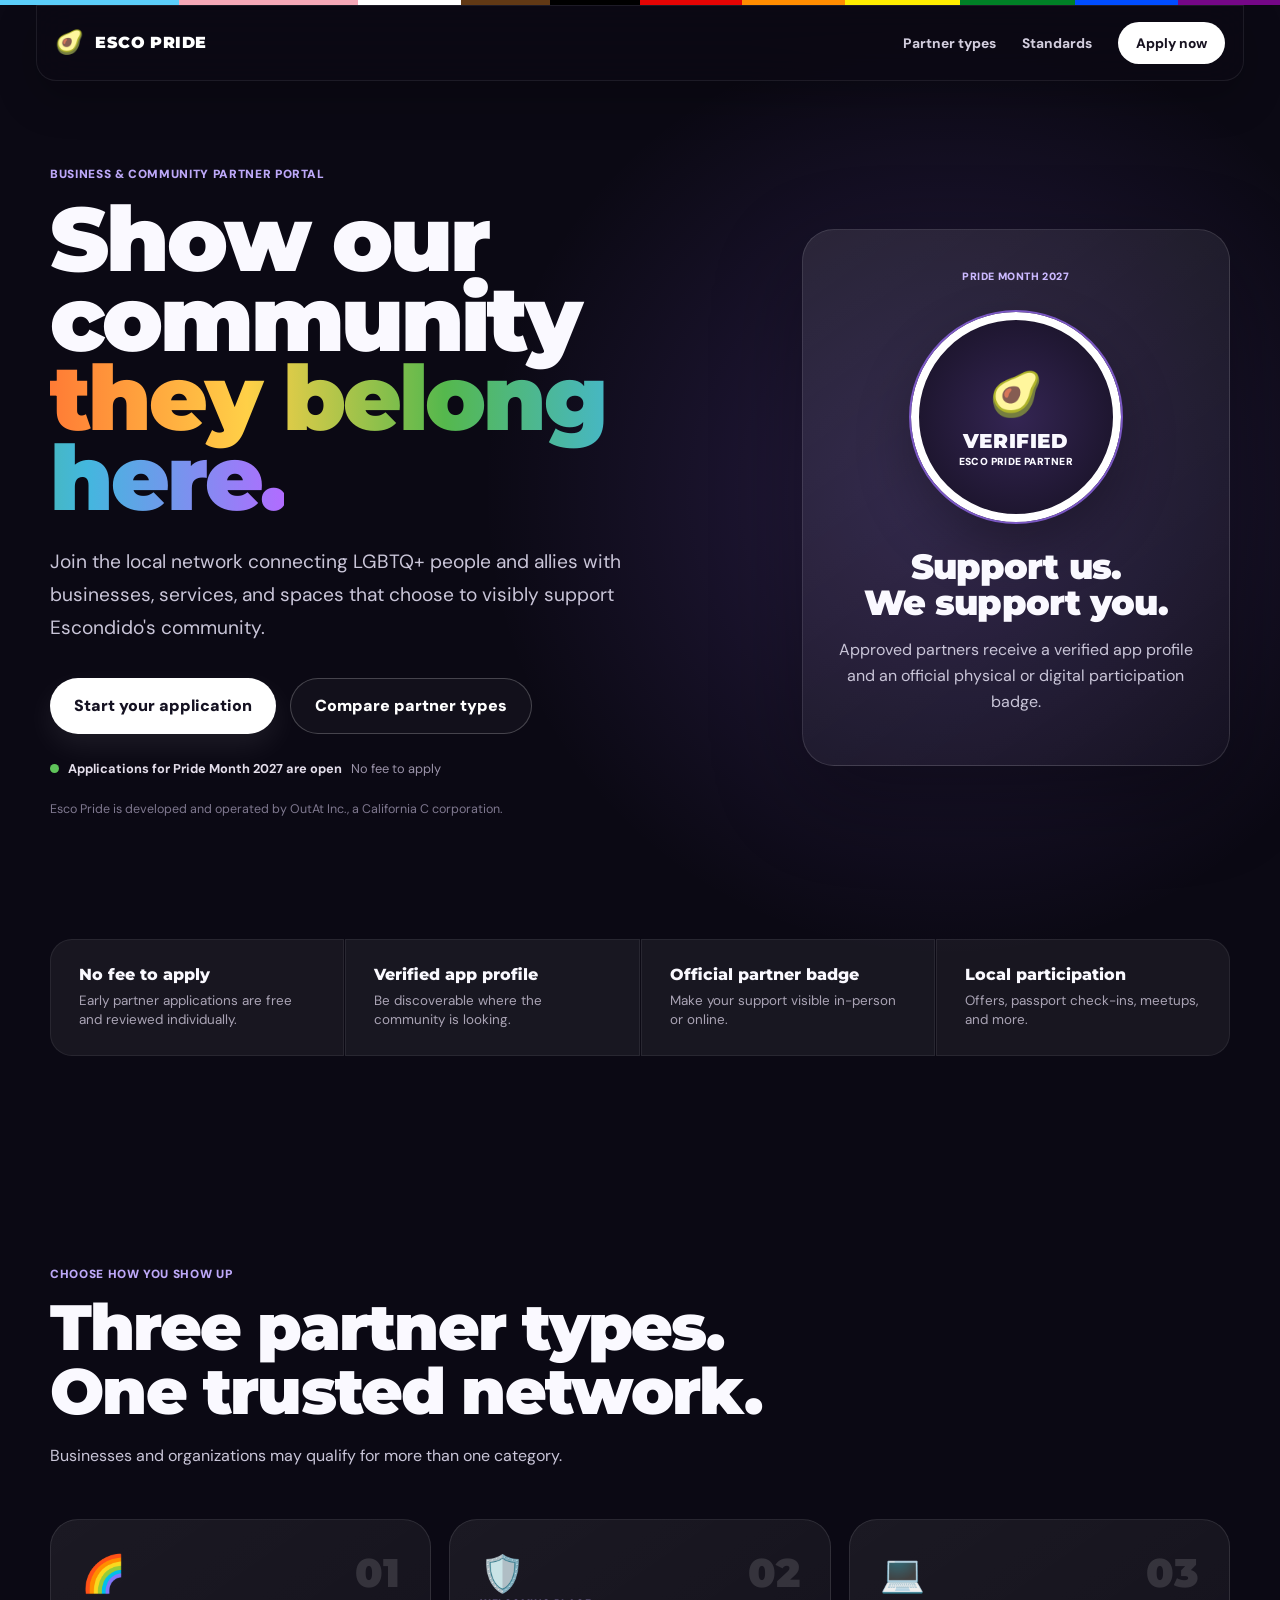
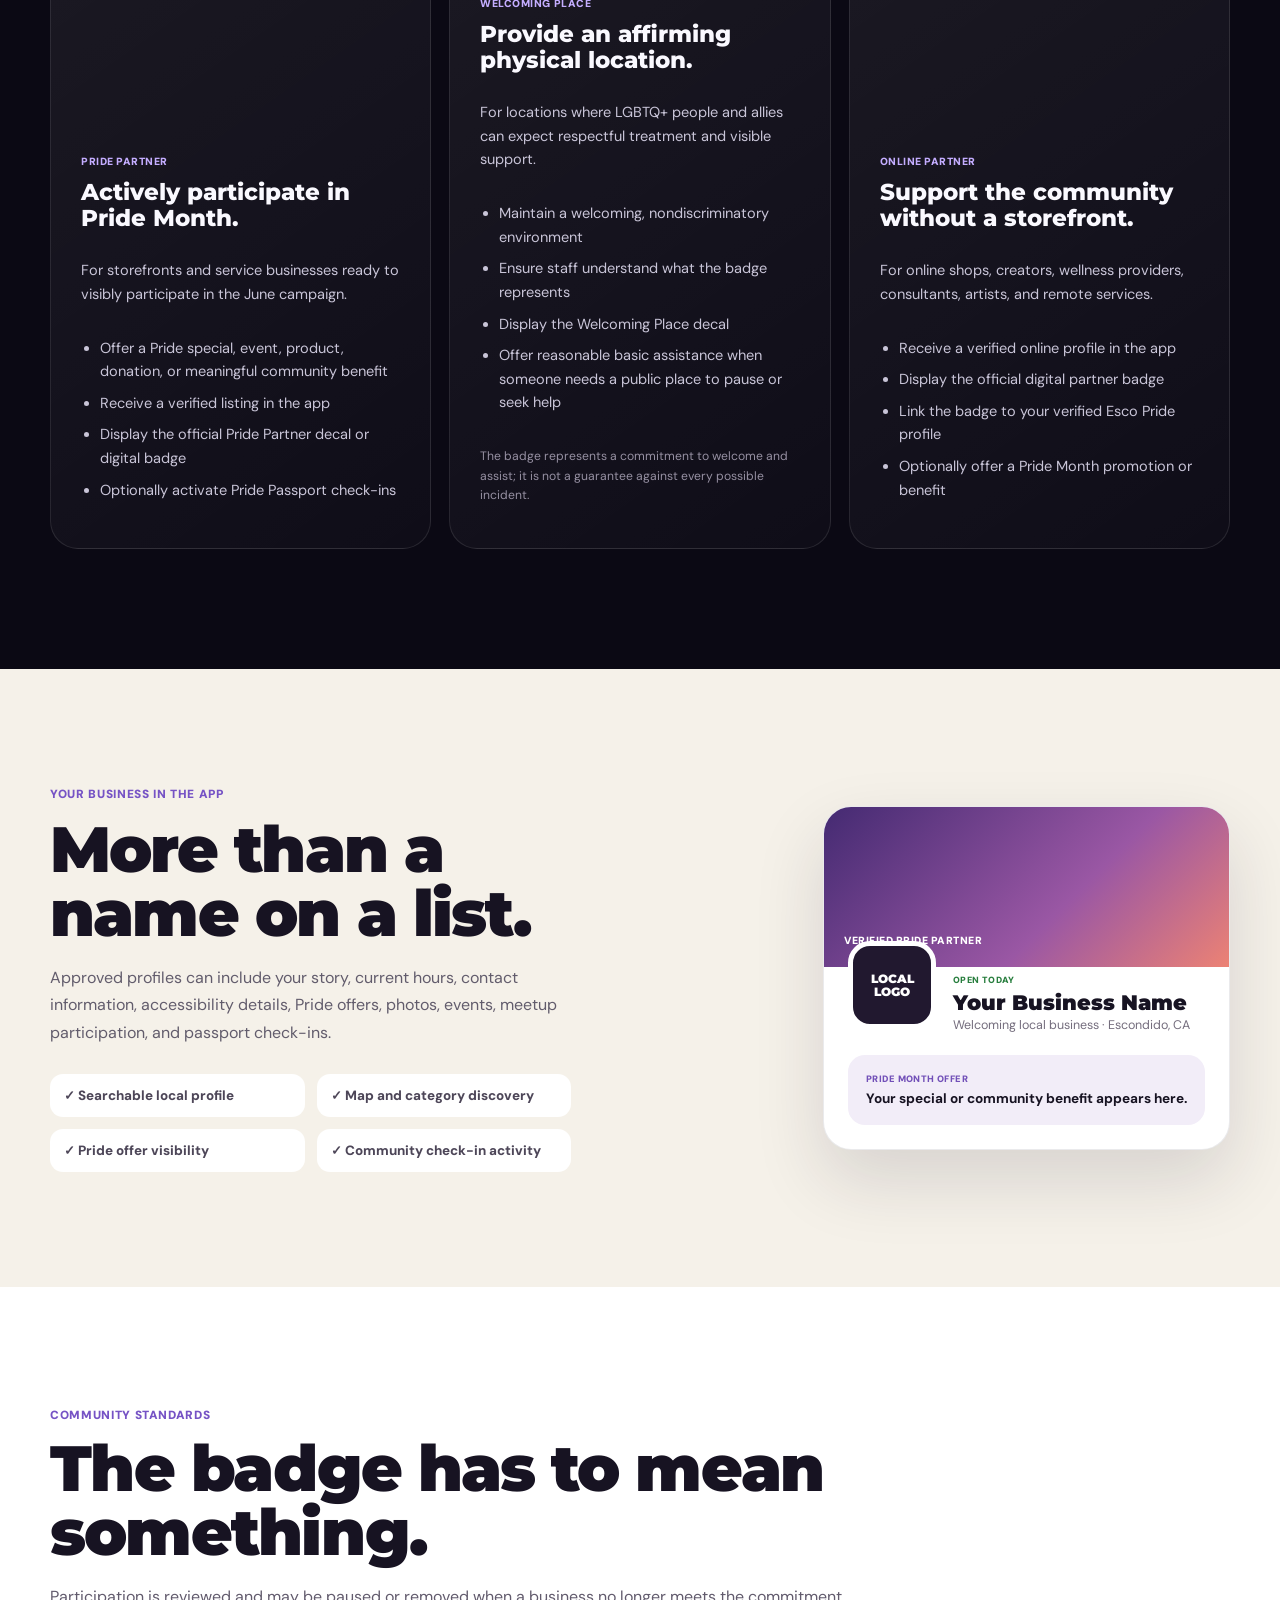
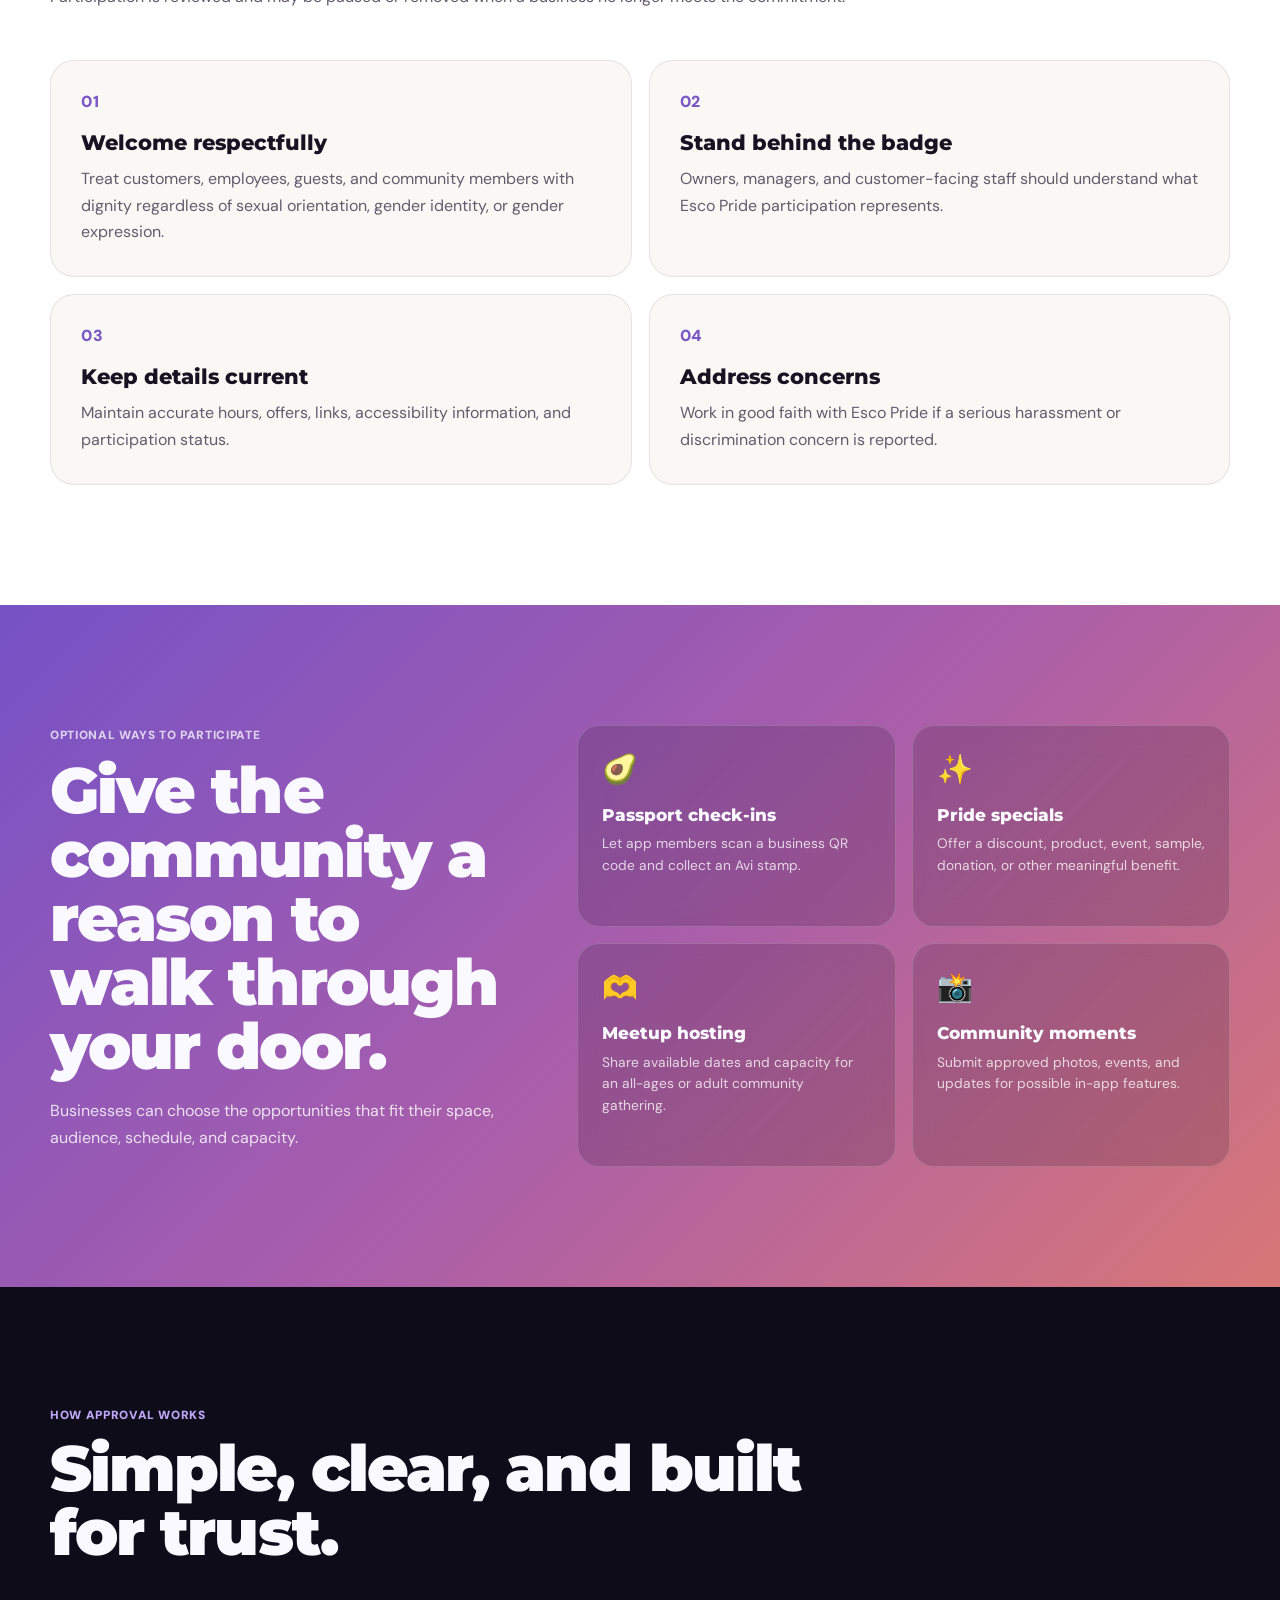
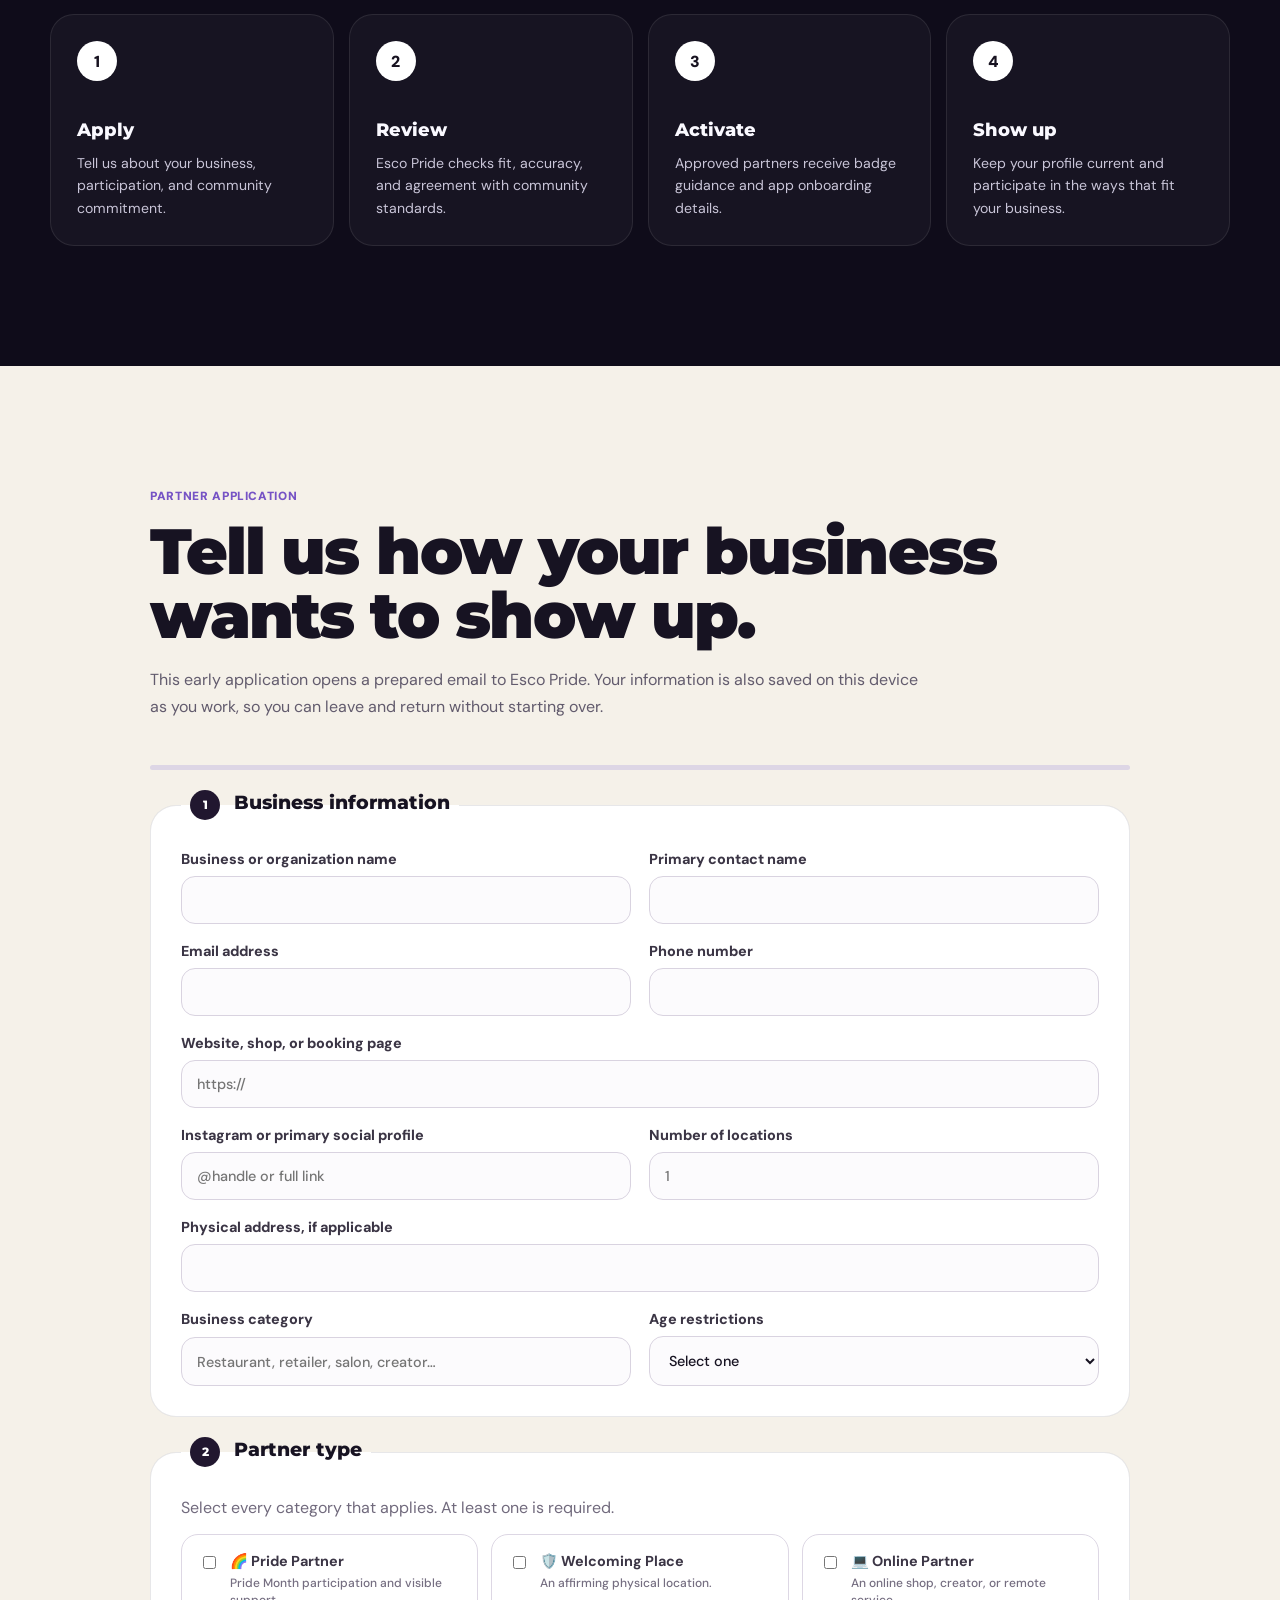
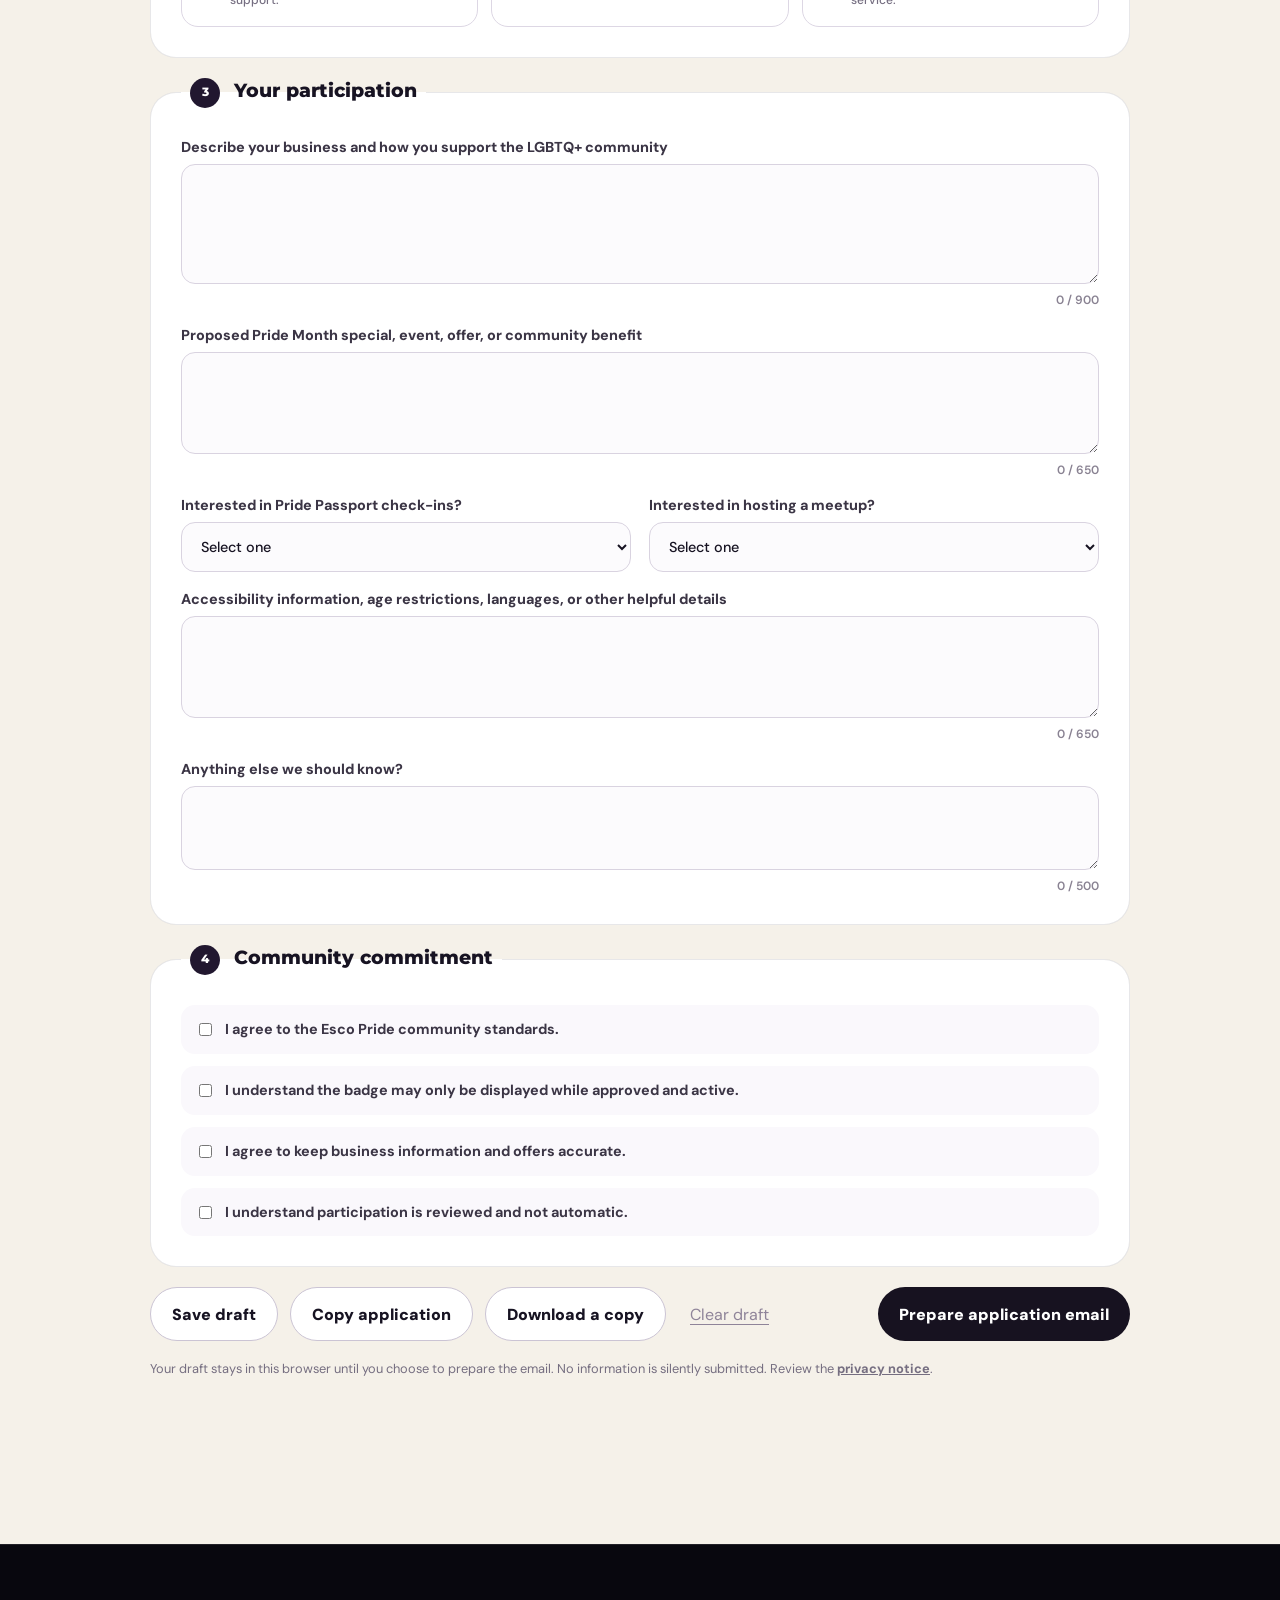
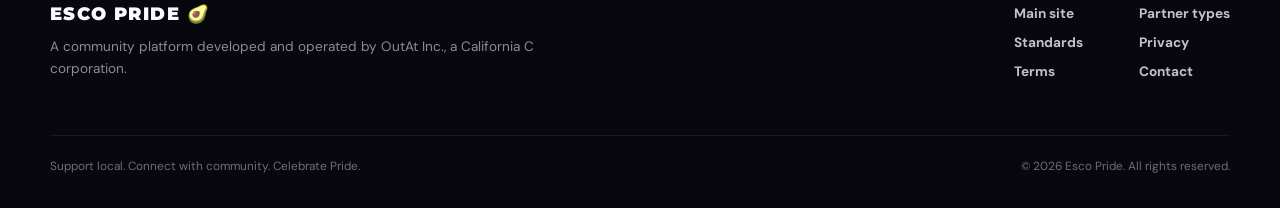
==== commit 0aecbfee: "Add files via upload" ====
--- a/business-signup.html
+++ b/business-signup.html
@@ -7,10 +7,18 @@
   <meta name="description" content="Apply to become an Esco Pride Partner, Welcoming Place, or Online Partner for Pride Month 2027.">
   <meta property="og:title" content="Become an Esco Pride Partner">
   <meta property="og:description" content="Show LGBTQ+ Escondido that your business is ready to welcome and support our community.">
+  <meta property="og:type" content="website">
+  <meta property="og:url" content="https://escopride.com/business-signup.html">
+  <meta property="og:image" content="https://escopride.com/assets/og-esco-pride.jpg">
+  <link rel="canonical" href="https://escopride.com/business-signup.html">
   <title>Business Partner Portal — Esco Pride</title>
+  <link rel="icon" href="assets/favicon-32.png" sizes="32x32">
+  <link rel="apple-touch-icon" href="assets/apple-touch-icon.png">
+  <link rel="manifest" href="site.webmanifest">
   <link rel="preconnect" href="https://fonts.googleapis.com">
   <link rel="preconnect" href="https://fonts.gstatic.com" crossorigin>
   <link href="https://fonts.googleapis.com/css2?family=DM+Sans:wght@400;500;600;700&family=Montserrat:wght@700;800;900&display=swap" rel="stylesheet">
+  <script>document.documentElement.classList.add('js');</script>
   <link rel="stylesheet" href="styles.css">
   <link rel="stylesheet" href="business-signup.css">
 </head>
@@ -43,6 +51,7 @@
           <a class="primary-button" href="#application">Start your application</a>
           <a class="secondary-button" href="#partner-types">Compare partner types</a>
         </div>
+        <div class="portal-status"><span class="pulse" aria-hidden="true"></span><strong>Applications for Pride Month 2027 are open</strong><span>No fee to apply</span></div>
         <p class="project-credit">Esco Pride is developed and operated by OutAt Inc., a California C corporation.</p>
       </div>
 
@@ -59,6 +68,7 @@
     </section>
 
     <section class="portal-proof reveal">
+      <div><strong>No fee to apply</strong><span>Early partner applications are free and reviewed individually.</span></div>
       <div><strong>Verified app profile</strong><span>Be discoverable where the community is looking.</span></div>
       <div><strong>Official partner badge</strong><span>Make your support visible in-person or online.</span></div>
       <div><strong>Local participation</strong><span>Offers, passport check-ins, meetups, and more.</span></div>
@@ -201,6 +211,8 @@
             <label>Email address<input type="email" name="email" autocomplete="email" maxlength="160" required></label>
             <label>Phone number<input type="tel" name="phone" autocomplete="tel" maxlength="40"></label>
             <label class="full">Website, shop, or booking page<input type="url" name="website" placeholder="https://" maxlength="250"></label>
+            <label>Instagram or primary social profile<input type="text" name="socialProfile" placeholder="@handle or full link" maxlength="160"></label>
+            <label>Number of locations<input type="number" name="locationCount" min="1" max="100" inputmode="numeric" placeholder="1"></label>
             <label class="full">Physical address, if applicable<input type="text" name="address" autocomplete="street-address" maxlength="250"></label>
             <label>Business category<input type="text" name="businessCategory" placeholder="Restaurant, retailer, salon, creator…" maxlength="100" required></label>
             <label>Age restrictions<select name="ageRestriction"><option value="">Select one</option><option>All ages</option><option>18+</option><option>21+</option><option>Varies by event or time</option><option>Online only</option></select></label>
@@ -225,6 +237,7 @@
             <label>Interested in Pride Passport check-ins?<select name="passportInterest" required><option value="">Select one</option><option>Yes</option><option>No</option><option>Not sure yet</option></select></label>
             <label>Interested in hosting a meetup?<select name="meetupInterest" required><option value="">Select one</option><option>Yes, all ages</option><option>Yes, adults only</option><option>Yes, either format</option><option>No</option><option>Not sure yet</option></select></label>
             <label class="full">Accessibility information, age restrictions, languages, or other helpful details<textarea name="accessibility" rows="4" maxlength="650"></textarea><small class="field-counter" data-counter-for="accessibility">0 / 650</small></label>
+            <label class="full">Anything else we should know?<textarea name="additionalNotes" rows="3" maxlength="500"></textarea><small class="field-counter" data-counter-for="additionalNotes">0 / 500</small></label>
           </div>
         </fieldset>
 
@@ -240,10 +253,12 @@
 
         <div class="form-actions">
           <button type="button" class="form-secondary" id="saveDraft">Save draft</button>
+          <button type="button" class="form-secondary" id="copyApplication">Copy application</button>
           <button type="button" class="form-secondary" id="downloadApplication">Download a copy</button>
+          <button type="button" class="form-link-button" id="clearDraft">Clear draft</button>
           <button type="submit" class="form-primary">Prepare application email</button>
         </div>
-        <p class="privacy-note">Your draft stays in this browser until you choose to prepare the email. No information is silently submitted.</p>
+        <p class="privacy-note">Your draft stays in this browser until you choose to prepare the email. No information is silently submitted. Review the <a href="privacy.html">privacy notice</a>.</p>
         <p id="formStatus" class="form-status" aria-live="polite"></p>
       </form>
     </section>
@@ -259,6 +274,8 @@
         <a href="index.html">Main site</a>
         <a href="#partner-types">Partner types</a>
         <a href="#standards">Standards</a>
+        <a href="privacy.html">Privacy</a>
+        <a href="terms.html">Terms</a>
         <a href="mailto:will@outatinc.com">Contact</a>
       </div>
     </div>
--- a/styles.css
+++ b/styles.css
@@ -94,7 +94,7 @@
   color: #fff;
   text-decoration: none;
   font: 900 1rem/1 "Montserrat", sans-serif;
-  letter-spacing: .08em;
+  letter-spacing: .025em;
 }
 .brand-mark { font-size: 1.45rem; }
 .site-nav { display: flex; align-items: center; gap: 28px; }
@@ -150,13 +150,13 @@
   color: #bda8f8;
   font-size: .74rem;
   font-weight: 900;
-  letter-spacing: .18em;
+  letter-spacing: .055em;
   text-transform: uppercase;
 }
 .hero h1 {
   margin: 19px 0 28px;
   font: 900 clamp(4rem,8vw,7.5rem)/.84 "Montserrat", sans-serif;
-  letter-spacing: -.085em;
+  letter-spacing: -.035em;
 }
 .hero h1 span {
   color: transparent;
@@ -238,7 +238,7 @@
   border-radius: 20px;
 }
 .floating-card strong, .floating-card small { display: block; }
-.card-kicker { color: #cbb9ff; font-size: .62rem; font-weight: 900; letter-spacing: .15em; }
+.card-kicker { color: #cbb9ff; font-size: .62rem; font-weight: 900; letter-spacing: .055em; }
 .card-app { right: -25px; top: 105px; max-width: 220px; transform: rotate(3deg); }
 .card-app strong { margin: 9px 0 4px; font: 800 1.2rem/1 "Montserrat", sans-serif; }
 .card-app small { color: #bdb6ca; line-height: 1.4; }
@@ -256,7 +256,7 @@
   max-width: 1050px;
   margin: 18px auto 24px;
   font: 900 clamp(2.45rem,5vw,5.15rem)/1.01 "Montserrat", sans-serif;
-  letter-spacing: -.065em;
+  letter-spacing: -.032em;
 }
 .manifesto p:last-child { margin: 0; color: var(--muted-dark); font-size: 1.1rem; }
 .manifesto .eyebrow { color: #7753c7; }
@@ -275,7 +275,7 @@
 .app-intro h2, .feature-heading h2, .why-copy h2, .business-copy h2, .faq-heading h2, .final-cta h2 {
   margin: 15px 0 24px;
   font: 900 clamp(2.7rem,5.2vw,5rem)/.98 "Montserrat", sans-serif;
-  letter-spacing: -.065em;
+  letter-spacing: -.032em;
 }
 .app-intro > p:last-of-type, .why-copy > p, .business-copy > p {
   color: var(--muted);
@@ -345,9 +345,9 @@
   color: #171220;
 }
 .phone-heading { display: flex; justify-content: space-between; align-items: center; }
-.phone-heading h3 { margin: 4px 0 17px; font: 900 1.65rem/1 "Montserrat", sans-serif; letter-spacing: -.05em; }
+.phone-heading h3 { margin: 4px 0 17px; font: 900 1.65rem/1 "Montserrat", sans-serif; letter-spacing: -.025em; }
 .mini-avi { font-size: 1.6rem; }
-.tiny-label { color: #8065bd; font-size: .55rem; font-weight: 900; letter-spacing: .13em; }
+.tiny-label { color: #8065bd; font-size: .55rem; font-weight: 900; letter-spacing: .045em; }
 .tiny-label.light { color: rgba(255,255,255,.72); }
 .trail-card { padding: 20px; border-radius: 23px; background: linear-gradient(135deg,#3d266e,#8f4fa5 60%,#df707e); color: #fff; box-shadow: 0 15px 28px rgba(65,41,102,.22); }
 .trail-card h4 { margin: 9px 0 7px; font: 800 1.3rem/1.05 "Montserrat", sans-serif; }
@@ -382,7 +382,7 @@
 .feature-primary { grid-column: span 2; background: #1a1528; color: #fff; border: 0; }
 .feature-number { margin-left: auto; color: rgba(255,255,255,.13); font: 900 3.4rem/1 "Montserrat", sans-serif; }
 .feature-icon { font-size: 2rem; }
-.feature-tag { margin-top: auto; color: #7a59c1; font-size: .63rem; font-weight: 900; letter-spacing: .14em; }
+.feature-tag { margin-top: auto; color: #7a59c1; font-size: .63rem; font-weight: 900; letter-spacing: .05em; }
 .feature-primary .feature-tag { color: #c1aaff; }
 .feature-card h3 { margin: 10px 0 11px; font: 800 1.45rem/1.08 "Montserrat", sans-serif; letter-spacing: -.03em; }
 .feature-card p { margin: 0; color: #666070; line-height: 1.62; font-size: .92rem; }
@@ -411,13 +411,13 @@
 .verified-badge { width: 215px; height: 215px; display: flex; flex-direction: column; align-items: center; justify-content: center; border: 8px solid #fff; outline: 2px solid rgba(255,255,255,.5); border-radius: 50%; background: radial-gradient(circle,#31234f,#14101f); box-shadow: 0 25px 55px rgba(37,20,53,.22); text-align: center; }
 .verified-badge span { font-size: 2.6rem; }
 .verified-badge strong { margin: 9px 0 4px; font: 900 1.2rem/1 "Montserrat", sans-serif; letter-spacing: .08em; }
-.verified-badge small { font-size: .62rem; font-weight: 900; letter-spacing: .1em; }
+.verified-badge small { font-size: .62rem; font-weight: 900; letter-spacing: .04em; }
 .partner-perks { display: grid; gap: 11px; }
 .partner-perks div { display: flex; gap: 10px; align-items: center; font-size: .9rem; font-weight: 700; }
 .partner-perks span { width: 27px; height: 27px; flex: 0 0 auto; display: grid; place-items: center; border-radius: 50%; background: rgba(255,255,255,.18); }
 
 .boundary-section { padding: 80px max(20px,calc((100% - var(--max))/2)); display: grid; grid-template-columns: .8fr 1fr; gap: 70px; align-items: center; border-bottom: 1px solid var(--line); background: #0f0c1a; }
-.boundary-section h2 { margin: 11px 0 0; font: 900 clamp(2rem,4vw,3.7rem)/1 "Montserrat", sans-serif; letter-spacing: -.055em; }
+.boundary-section h2 { margin: 11px 0 0; font: 900 clamp(2rem,4vw,3.7rem)/1 "Montserrat", sans-serif; letter-spacing: -.03em; }
 .boundary-section > p { color: var(--muted); line-height: 1.75; }
 
 .faq-section { padding: 120px max(20px,calc((100% - var(--max))/2)); display: grid; grid-template-columns: .68fr 1fr; gap: 80px; background: var(--paper); color: #171322; }
@@ -441,13 +441,13 @@
 .footer-links a { color: #c5c0cf; text-decoration: none; font-weight: 700; font-size: .85rem; }
 .footer-bottom { margin-top: 42px; padding-top: 22px; display: flex; justify-content: space-between; gap: 30px; border-top: 1px solid rgba(255,255,255,.07); color: #706a7b; font-size: .74rem; }
 
-.reveal { opacity: 0; transform: translateY(22px); transition: opacity .7s ease, transform .7s ease; }
-.reveal.is-visible { opacity: 1; transform: none; }
+.js .reveal { opacity: 0; transform: translateY(22px); transition: opacity .7s ease, transform .7s ease; }
+.js .reveal.is-visible { opacity: 1; transform: none; }
 
 @media (prefers-reduced-motion: reduce) {
   html { scroll-behavior: auto; }
   *, *::before, *::after { animation-duration: .01ms !important; animation-iteration-count: 1 !important; transition-duration: .01ms !important; }
-  .reveal { opacity: 1; transform: none; }
+  .js .reveal { opacity: 1; transform: none; }
 }
 
 @media (max-width: 1020px) {
@@ -530,3 +530,221 @@
   .footer-main, .footer-bottom { display: grid; }
   .footer-links { grid-template-columns: 1fr; }
 }
+
+
+/* Final website polish */
+:focus-visible {
+  outline: 3px solid #ffd047;
+  outline-offset: 4px;
+}
+::selection { background: rgba(154,107,255,.45); color: #fff; }
+section[id] { scroll-margin-top: 110px; }
+.site-nav a[aria-current="true"] { color: #fff; }
+.site-nav a:not(.nav-cta)[aria-current="true"]::after {
+  content: "";
+  display: block;
+  height: 2px;
+  margin-top: 6px;
+  border-radius: 99px;
+  background: linear-gradient(90deg,var(--orange),var(--purple));
+}
+.menu-toggle { color: #fff; cursor: pointer; }
+.primary-button, .secondary-button, .preview-tab, .mobile-launch-bar a { -webkit-tap-highlight-color: transparent; }
+.primary-button:active, .secondary-button:active { transform: translateY(0) scale(.985); }
+
+.launch-status {
+  margin-top: 28px;
+  display: flex;
+  flex-wrap: wrap;
+  gap: 10px;
+}
+.launch-status > div {
+  min-height: 39px;
+  display: inline-flex;
+  align-items: center;
+  gap: 9px;
+  padding: 0 13px;
+  border: 1px solid rgba(255,255,255,.11);
+  border-radius: 999px;
+  background: rgba(255,255,255,.045);
+  color: #ded9e8;
+  font-size: .78rem;
+}
+.launch-status strong { font-weight: 700; }
+
+.preview-tabs {
+  margin-top: 30px;
+  padding: 5px;
+  display: inline-flex;
+  flex-wrap: wrap;
+  gap: 4px;
+  border: 1px solid rgba(255,255,255,.1);
+  border-radius: 999px;
+  background: rgba(255,255,255,.045);
+}
+.preview-tab {
+  min-height: 40px;
+  padding: 0 15px;
+  border: 0;
+  border-radius: 999px;
+  background: transparent;
+  color: #bcb5c8;
+  font-weight: 800;
+  cursor: pointer;
+  transition: background .2s ease, color .2s ease, transform .2s ease;
+}
+.preview-tab:hover { color: #fff; }
+.preview-tab.is-active { background: #fff; color: #181321; box-shadow: 0 8px 20px rgba(0,0,0,.18); }
+.preview-description { min-height: 54px; margin: 18px 0 0; color: #a9a2b5; line-height: 1.6; font-size: .92rem; }
+.phone-panel { min-height: 540px; }
+.phone-panel[hidden] { display: none !important; }
+.phone-panel.is-active { animation: phonePanelIn .28s ease both; }
+@keyframes phonePanelIn { from { opacity: 0; transform: translateY(8px); } to { opacity: 1; transform: none; } }
+.mock-map {
+  position: relative;
+  height: 245px;
+  overflow: hidden;
+  border: 1px solid #e4dfe8;
+  border-radius: 23px;
+  background:
+    linear-gradient(34deg,transparent 46%,#d9d3df 47% 49%,transparent 50%),
+    linear-gradient(-20deg,transparent 35%,#e5dfe8 36% 39%,transparent 40%),
+    linear-gradient(90deg,#ede9e1 1px,transparent 1px),
+    linear-gradient(#ede9e1 1px,transparent 1px),#f6f2eb;
+  background-size: auto,auto,42px 42px,42px 42px,auto;
+}
+.map-pin { position: absolute; z-index: 2; width: 42px; height: 42px; display: grid; place-items: center; border: 4px solid #fff; border-radius: 50% 50% 50% 8px; background: #7954c3; box-shadow: 0 8px 18px rgba(42,27,61,.2); transform: rotate(-45deg); }
+.map-pin::first-letter { transform: rotate(45deg); }
+.pin-one { left: 35px; top: 52px; }
+.pin-two { right: 56px; top: 84px; background: #e56c76; }
+.pin-three { left: 132px; bottom: 30px; background: #4ca26a; }
+.filter-row { margin: 12px 0; display: flex; gap: 7px; overflow: hidden; }
+.filter-row span { padding: 7px 10px; white-space: nowrap; border: 1px solid #ddd7e2; border-radius: 999px; color: #655b70; font-size: .59rem; font-weight: 800; background: #fff; }
+.filter-row .active { border-color: #6f4cb3; background: #6f4cb3; color: #fff; }
+.place-card { margin-top: 8px; padding: 11px; display: grid; grid-template-columns: 43px 1fr auto; gap: 10px; align-items: center; border: 1px solid #e3dde7; border-radius: 17px; background: #fff; }
+.place-icon { width: 43px; height: 43px; display: grid; place-items: center; border-radius: 13px; background: #f1ecf7; }
+.place-card > div:nth-child(2) { display: grid; gap: 2px; }
+.place-card strong { font-size: .72rem; }
+.place-card small { color: #847b8c; font-size: .57rem; }
+.passport-card { padding: 20px; border-radius: 24px; background: linear-gradient(145deg,#3c256c,#9659a4 55%,#df7777); color: #fff; }
+.stamp-grid { margin-top: 17px; display: grid; grid-template-columns: repeat(2,1fr); gap: 9px; }
+.stamp-grid > span { min-height: 100px; display: grid; place-items: center; align-content: center; gap: 5px; border: 1px dashed rgba(255,255,255,.45); border-radius: 17px; font-size: 1.65rem; background: rgba(255,255,255,.07); }
+.stamp-grid > span.stamped { border-style: solid; background: #fff; color: #2b1b41; }
+.stamp-grid small { font-size: .55rem; font-weight: 800; }
+.scan-card, .badge-preview { margin-top: 12px; padding: 14px; display: grid; grid-template-columns: 48px 1fr; gap: 11px; align-items: center; border: 1px solid #e1dbe6; border-radius: 18px; background: #fff; }
+.scan-icon { width: 48px; height: 48px; display: grid; place-items: center; border-radius: 14px; background: #181321; color: #fff; font-size: 1.4rem; }
+.scan-card div, .badge-preview div { display: grid; gap: 3px; }
+.scan-card strong, .badge-preview strong { font-size: .75rem; }
+.scan-card small, .badge-preview small { color: #81788a; font-size: .58rem; line-height: 1.35; }
+.badge-preview > span { font-size: 2rem; text-align: center; }
+.event-feature { padding: 19px; display: grid; grid-template-columns: 58px 1fr; gap: 14px; border-radius: 23px; background: linear-gradient(145deg,#6d4bb4,#cf6389); color: #fff; }
+.event-date { width: 58px; height: 66px; display: grid; place-items: center; align-content: center; border-radius: 16px; background: #fff; color: #271938; }
+.event-date strong { font: 900 1.55rem/1 "Montserrat",sans-serif; }
+.event-date small { font-size: .55rem; font-weight: 900; }
+.event-feature h4 { margin: 6px 0; font: 800 1.15rem/1.1 "Montserrat",sans-serif; letter-spacing: -.015em; }
+.event-feature p { margin: 0; color: rgba(255,255,255,.8); font-size: .65rem; line-height: 1.4; }
+.event-feature button { margin-top: 12px; padding: 8px 11px; border: 0; border-radius: 999px; background: #fff; color: #2a1b3d; font-size: .58rem; font-weight: 900; }
+.compact-event { margin-top: 9px; padding: 12px; display: grid; grid-template-columns: 42px 1fr; gap: 10px; align-items: center; border: 1px solid #e1dbe6; border-radius: 17px; background: #fff; }
+.compact-event > span { width: 42px; height: 42px; display: grid; place-items: center; border-radius: 12px; background: #eee8f6; color: #6845a9; font-weight: 900; }
+.compact-event div { display: grid; gap: 3px; }
+.compact-event strong { font-size: .72rem; }
+.compact-event small { color: #82798a; font-size: .57rem; }
+
+.how-section {
+  padding: 120px max(20px,calc((100% - var(--max))/2));
+  background: #11101d;
+}
+.how-heading { max-width: 860px; }
+.how-heading h2, .privacy-heading h2, .roadmap-heading h2 {
+  margin: 15px 0 24px;
+  font: 900 clamp(2.6rem,5vw,4.8rem)/1 "Montserrat",sans-serif;
+  letter-spacing: -.028em;
+}
+.how-grid { margin-top: 48px; display: grid; grid-template-columns: repeat(3,1fr); gap: 18px; }
+.how-grid article { position: relative; min-height: 270px; padding: 28px; overflow: hidden; border: 1px solid rgba(255,255,255,.1); border-radius: 27px; background: rgba(255,255,255,.035); }
+.how-grid article > span { color: rgba(255,255,255,.13); font: 900 4rem/1 "Montserrat",sans-serif; }
+.how-grid h3 { margin: 35px 0 11px; font: 800 1.35rem/1.12 "Montserrat",sans-serif; letter-spacing: -.015em; }
+.how-grid p { margin: 0; color: #aaa4b5; line-height: 1.65; }
+
+.privacy-section {
+  padding: 120px max(20px,calc((100% - var(--max))/2));
+  background: #171329;
+}
+.privacy-heading { max-width: 940px; }
+.privacy-grid { margin-top: 50px; display: grid; grid-template-columns: repeat(3,1fr); gap: 18px; }
+.privacy-grid article { padding: 28px; display: grid; grid-template-columns: 52px 1fr; gap: 16px; border: 1px solid rgba(255,255,255,.1); border-radius: 25px; background: rgba(255,255,255,.04); }
+.privacy-grid article > span { width: 52px; height: 52px; display: grid; place-items: center; border-radius: 16px; background: linear-gradient(135deg,#7954c6,#d26094); font-size: 1.35rem; font-weight: 900; }
+.privacy-grid h3 { margin: 4px 0 9px; font: 800 1.15rem/1.2 "Montserrat",sans-serif; letter-spacing: -.01em; }
+.privacy-grid p { margin: 0; color: #aca5b8; line-height: 1.6; font-size: .9rem; }
+.business-actions { margin-top: 26px; display: flex; flex-wrap: wrap; gap: 14px; align-items: center; }
+.business-actions .light-button { margin: 0; }
+.business-actions > span { color: rgba(255,255,255,.75); font-size: .82rem; font-weight: 700; }
+
+.roadmap-section {
+  padding: 120px max(20px,calc((100% - var(--max))/2));
+  background: #fff;
+  color: #171322;
+}
+.roadmap-heading { max-width: 850px; }
+.roadmap-heading .eyebrow { color: #7753c7; }
+.roadmap-heading > p:last-child { color: #6a6272; line-height: 1.65; }
+.roadmap-grid { position: relative; margin-top: 55px; display: grid; grid-template-columns: repeat(3,1fr); gap: 18px; }
+.roadmap-grid::before { content: ""; position: absolute; left: 16%; right: 16%; top: 27px; height: 2px; background: #ddd5e3; }
+.roadmap-grid article { position: relative; padding: 54px 28px 28px; border: 1px solid #e4dee8; border-radius: 25px; background: #fbf9f5; }
+.roadmap-dot { position: absolute; z-index: 2; top: 18px; left: 28px; width: 19px; height: 19px; border: 5px solid #fff; border-radius: 50%; background: #9a6bff; box-shadow: 0 0 0 2px #9a6bff; }
+.roadmap-grid article.current { background: #181322; color: #fff; border-color: #181322; }
+.roadmap-grid article.current .roadmap-dot { background: #5fc45a; box-shadow: 0 0 0 2px #5fc45a; }
+.roadmap-grid small { color: #7957bb; font-weight: 900; letter-spacing: .04em; }
+.roadmap-grid .current small { color: #bfaaf3; }
+.roadmap-grid h3 { margin: 13px 0 10px; font: 800 1.25rem/1.15 "Montserrat",sans-serif; letter-spacing: -.015em; }
+.roadmap-grid p { margin: 0; color: #6b6372; line-height: 1.65; }
+.roadmap-grid .current p { color: #bcb6c8; }
+
+.mobile-launch-bar { display: none; }
+
+@media (max-width: 1020px) {
+  .how-grid, .privacy-grid { grid-template-columns: 1fr; }
+  .how-grid article { min-height: auto; }
+  .roadmap-grid { grid-template-columns: 1fr; }
+  .roadmap-grid::before { left: 37px; right: auto; top: 24px; bottom: 24px; width: 2px; height: auto; }
+}
+@media (max-width: 820px) {
+  .preview-tabs { justify-content: center; }
+  .preview-description { margin-inline: auto; max-width: 560px; }
+  .how-section, .privacy-section, .roadmap-section { padding-block: 90px; }
+}
+@media (max-width: 620px) {
+  body { padding-bottom: 76px; }
+  .launch-status { display: grid; justify-content: stretch; }
+  .launch-status > div { justify-content: center; }
+  .preview-tabs { width: 100%; display: grid; grid-template-columns: repeat(2,1fr); border-radius: 22px; }
+  .preview-tab { width: 100%; }
+  .phone-panel { min-height: 540px; }
+  .how-section, .privacy-section, .roadmap-section { padding-block: 82px; }
+  .how-heading h2, .privacy-heading h2, .roadmap-heading h2 { font-size: clamp(2.2rem,11vw,3.55rem); }
+  .privacy-grid article { grid-template-columns: 1fr; }
+  .business-actions { display: grid; text-align: center; }
+  .roadmap-grid::before { display: none; }
+  .mobile-launch-bar {
+    position: fixed;
+    z-index: 150;
+    left: 10px;
+    right: 10px;
+    bottom: max(10px,env(safe-area-inset-bottom));
+    min-height: 62px;
+    padding: 9px 9px 9px 15px;
+    display: flex;
+    align-items: center;
+    justify-content: space-between;
+    gap: 12px;
+    border: 1px solid rgba(255,255,255,.11);
+    border-radius: 20px;
+    background: rgba(16,12,28,.94);
+    box-shadow: 0 18px 55px rgba(0,0,0,.42);
+    backdrop-filter: blur(18px);
+  }
+  .mobile-launch-bar div { display: grid; gap: 2px; }
+  .mobile-launch-bar strong { font: 800 .82rem/1.1 "Montserrat",sans-serif; }
+  .mobile-launch-bar small { color: #958da3; font-size: .66rem; }
+  .mobile-launch-bar a { padding: 12px 14px; border-radius: 14px; background: #fff; color: #171322; text-decoration: none; font-size: .72rem; font-weight: 900; }
+}
--- a/business-signup.css
+++ b/business-signup.css
@@ -21,7 +21,7 @@
 .portal-hero h1 {
   margin: 17px 0 27px;
   font: 900 clamp(3.6rem,7vw,6.8rem)/.89 "Montserrat",sans-serif;
-  letter-spacing: -.075em;
+  letter-spacing: -.035em;
 }
 .portal-hero h1 span {
   color: transparent;
@@ -37,7 +37,7 @@
   box-shadow: var(--shadow);
   text-align: center;
 }
-.spotlight-label { color: #cbb9ff; font-size: .66rem; font-weight: 900; letter-spacing: .17em; }
+.spotlight-label { color: #cbb9ff; font-size: .66rem; font-weight: 900; letter-spacing: .055em; }
 .portal-badge {
   width: 210px;
   height: 210px;
@@ -53,9 +53,9 @@
   box-shadow: 0 25px 55px rgba(0,0,0,.3);
 }
 .portal-badge span { font-size: 2.7rem; }
-.portal-badge strong { margin: 9px 0 4px; font: 900 1.25rem/1 "Montserrat",sans-serif; letter-spacing: .08em; }
-.portal-badge small { font-size: .64rem; font-weight: 900; letter-spacing: .1em; }
-.portal-spotlight h2 { margin: 10px 0 14px; font: 900 2.2rem/1.02 "Montserrat",sans-serif; letter-spacing: -.05em; }
+.portal-badge strong { margin: 9px 0 4px; font: 900 1.25rem/1 "Montserrat",sans-serif; letter-spacing: .03em; }
+.portal-badge small { font-size: .64rem; font-weight: 900; letter-spacing: .04em; }
+.portal-spotlight h2 { margin: 10px 0 14px; font: 900 2.2rem/1.02 "Montserrat",sans-serif; letter-spacing: -.025em; }
 .portal-spotlight p { color: var(--muted); line-height: 1.62; }
 
 .portal-proof {
@@ -77,7 +77,7 @@
 .section-heading h2, .portal-app-copy h2, .participation-copy h2, .application-intro h2 {
   margin: 13px 0 19px;
   font: 900 clamp(2.55rem,5vw,4.8rem)/1 "Montserrat",sans-serif;
-  letter-spacing: -.062em;
+  letter-spacing: -.03em;
 }
 .section-heading > p:last-child, .portal-app-copy > p, .participation-copy > p, .application-intro > p {
   color: var(--muted);
@@ -96,7 +96,7 @@
 .type-top { display: flex; align-items: center; justify-content: space-between; }
 .type-icon { font-size: 2.25rem; }
 .type-number { color: rgba(255,255,255,.13); font: 900 2.5rem/1 "Montserrat",sans-serif; }
-.type-name { margin: auto 0 11px; color: #c4adff; font-size: .65rem; font-weight: 900; letter-spacing: .16em; }
+.type-name { margin: auto 0 11px; color: #c4adff; font-size: .65rem; font-weight: 900; letter-spacing: .05em; }
 .type-grid h3 { margin: 0 0 13px; font: 800 1.42rem/1.16 "Montserrat",sans-serif; }
 .type-grid p, .type-grid li { color: var(--muted); line-height: 1.62; font-size: .91rem; }
 .type-grid ul { padding-left: 19px; }
@@ -118,14 +118,14 @@
 .profile-checks span { padding: 13px 14px; border-radius: 13px; background: #fff; color: #4d4658; font-size: .84rem; font-weight: 800; }
 .profile-mockup { max-width: 520px; margin-left: auto; overflow: hidden; border: 1px solid rgba(31,25,44,.09); border-radius: 28px; background: #fff; box-shadow: 0 30px 70px rgba(35,27,49,.14); }
 .profile-cover { height: 160px; padding: 20px; display: flex; align-items: end; background: linear-gradient(135deg,#442a72,#9a57a4 60%,#ec8274); color: #fff; }
-.profile-cover span { font-size: .65rem; font-weight: 900; letter-spacing: .14em; }
+.profile-cover span { font-size: .65rem; font-weight: 900; letter-spacing: .05em; }
 .profile-content { padding: 0 24px 22px; display: grid; grid-template-columns: 88px 1fr; gap: 17px; align-items: center; }
 .profile-logo { width: 88px; height: 88px; margin-top: -30px; display: grid; place-items: center; border: 5px solid #fff; border-radius: 22px; background: #21182f; color: #fff; text-align: center; font: 900 .75rem/1.1 "Montserrat",sans-serif; }
-.open-pill { color: #287e3e; font-size: .56rem; font-weight: 900; letter-spacing: .1em; }
+.open-pill { color: #287e3e; font-size: .56rem; font-weight: 900; letter-spacing: .04em; }
 .profile-content h3 { margin: 5px 0 4px; font: 900 1.3rem/1 "Montserrat",sans-serif; }
 .profile-content p { margin: 0; color: #746d7d; font-size: .78rem; }
 .profile-offer { margin: 0 24px 24px; padding: 18px; display: grid; gap: 5px; border-radius: 17px; background: #f2edf8; }
-.profile-offer span { color: #7250b8; font-size: .58rem; font-weight: 900; letter-spacing: .12em; }
+.profile-offer span { color: #7250b8; font-size: .58rem; font-weight: 900; letter-spacing: .045em; }
 .profile-offer strong { font-size: .85rem; }
 
 .standards-section {
@@ -136,7 +136,7 @@
 .standards-section .section-heading > p:last-child { color: #625b6d; }
 .standard-grid { display: grid; grid-template-columns: repeat(2,1fr); gap: 17px; }
 .standard-grid article { padding: 30px; border: 1px solid rgba(25,20,38,.09); border-radius: 24px; background: #faf8f4; }
-.standard-grid article > span { color: #7b58c5; font-weight: 900; letter-spacing: .12em; }
+.standard-grid article > span { color: #7b58c5; font-weight: 900; letter-spacing: .045em; }
 .standard-grid h3 { margin: 19px 0 10px; font: 800 1.3rem/1.2 "Montserrat",sans-serif; }
 .standard-grid p { margin: 0; color: #625b6d; line-height: 1.67; }
 
@@ -229,3 +229,16 @@
   .form-actions { display: grid; }
   .form-primary, .form-secondary { width: 100%; }
 }
+
+
+.portal-status { margin-top: 26px; display: flex; flex-wrap: wrap; gap: 9px; align-items: center; color: #e4deeb; font-size: .8rem; }
+.portal-status > span:last-child { color: #9c94aa; }
+.portal-proof { grid-template-columns: repeat(4,1fr); }
+.form-link-button { min-height: 50px; padding: 0 12px; border: 0; background: transparent; color: #8f8499; text-decoration: underline; text-underline-offset: 4px; cursor: pointer; }
+.form-link-button:hover { color: #33263f; }
+.privacy-note a { color: inherit; font-weight: 700; }
+.form-status.saving::before { content: "●"; margin-right: 7px; color: #d39b2f; }
+.form-status.success::before { content: "✓"; margin-right: 7px; }
+.form-status.error::before { content: "!"; margin-right: 7px; }
+@media (max-width: 1020px) { .portal-proof { grid-template-columns: repeat(2,1fr); } }
+@media (max-width: 720px) { .portal-proof { grid-template-columns: 1fr; } .portal-status { justify-content: center; } }
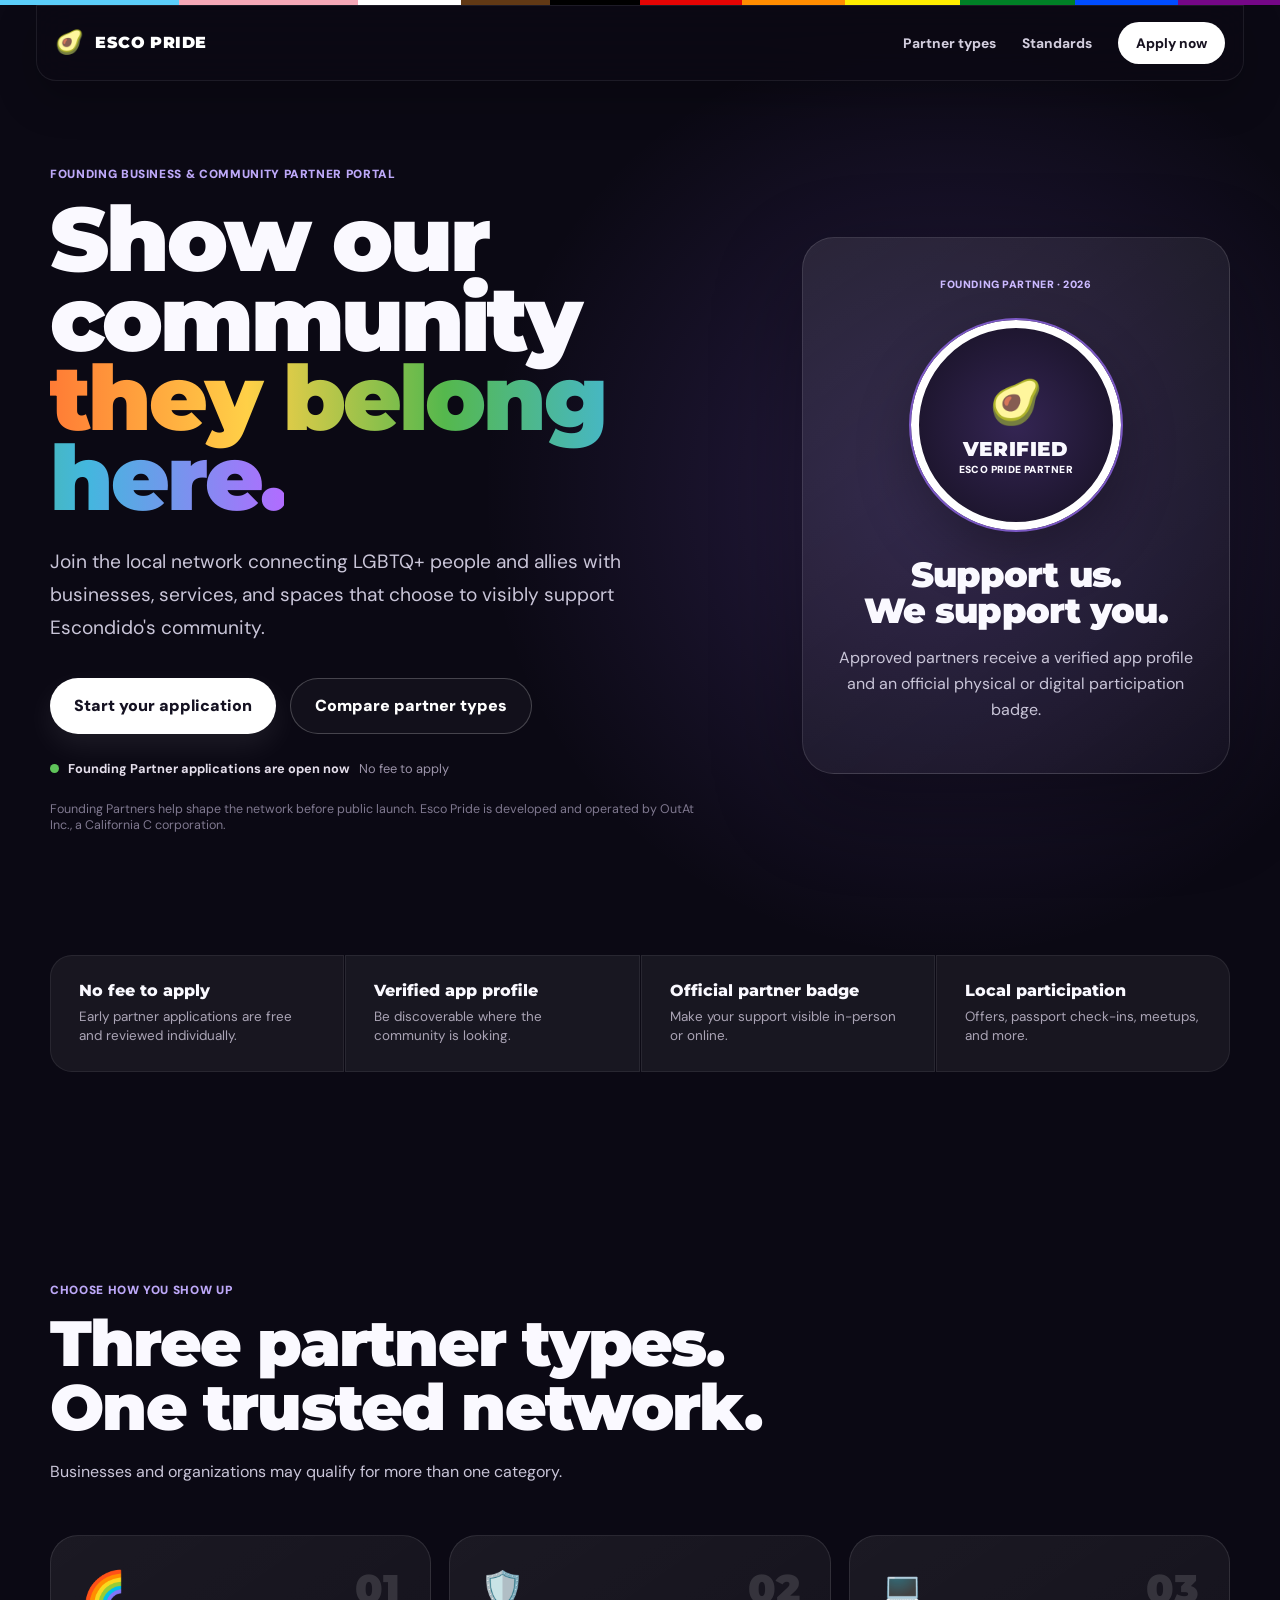
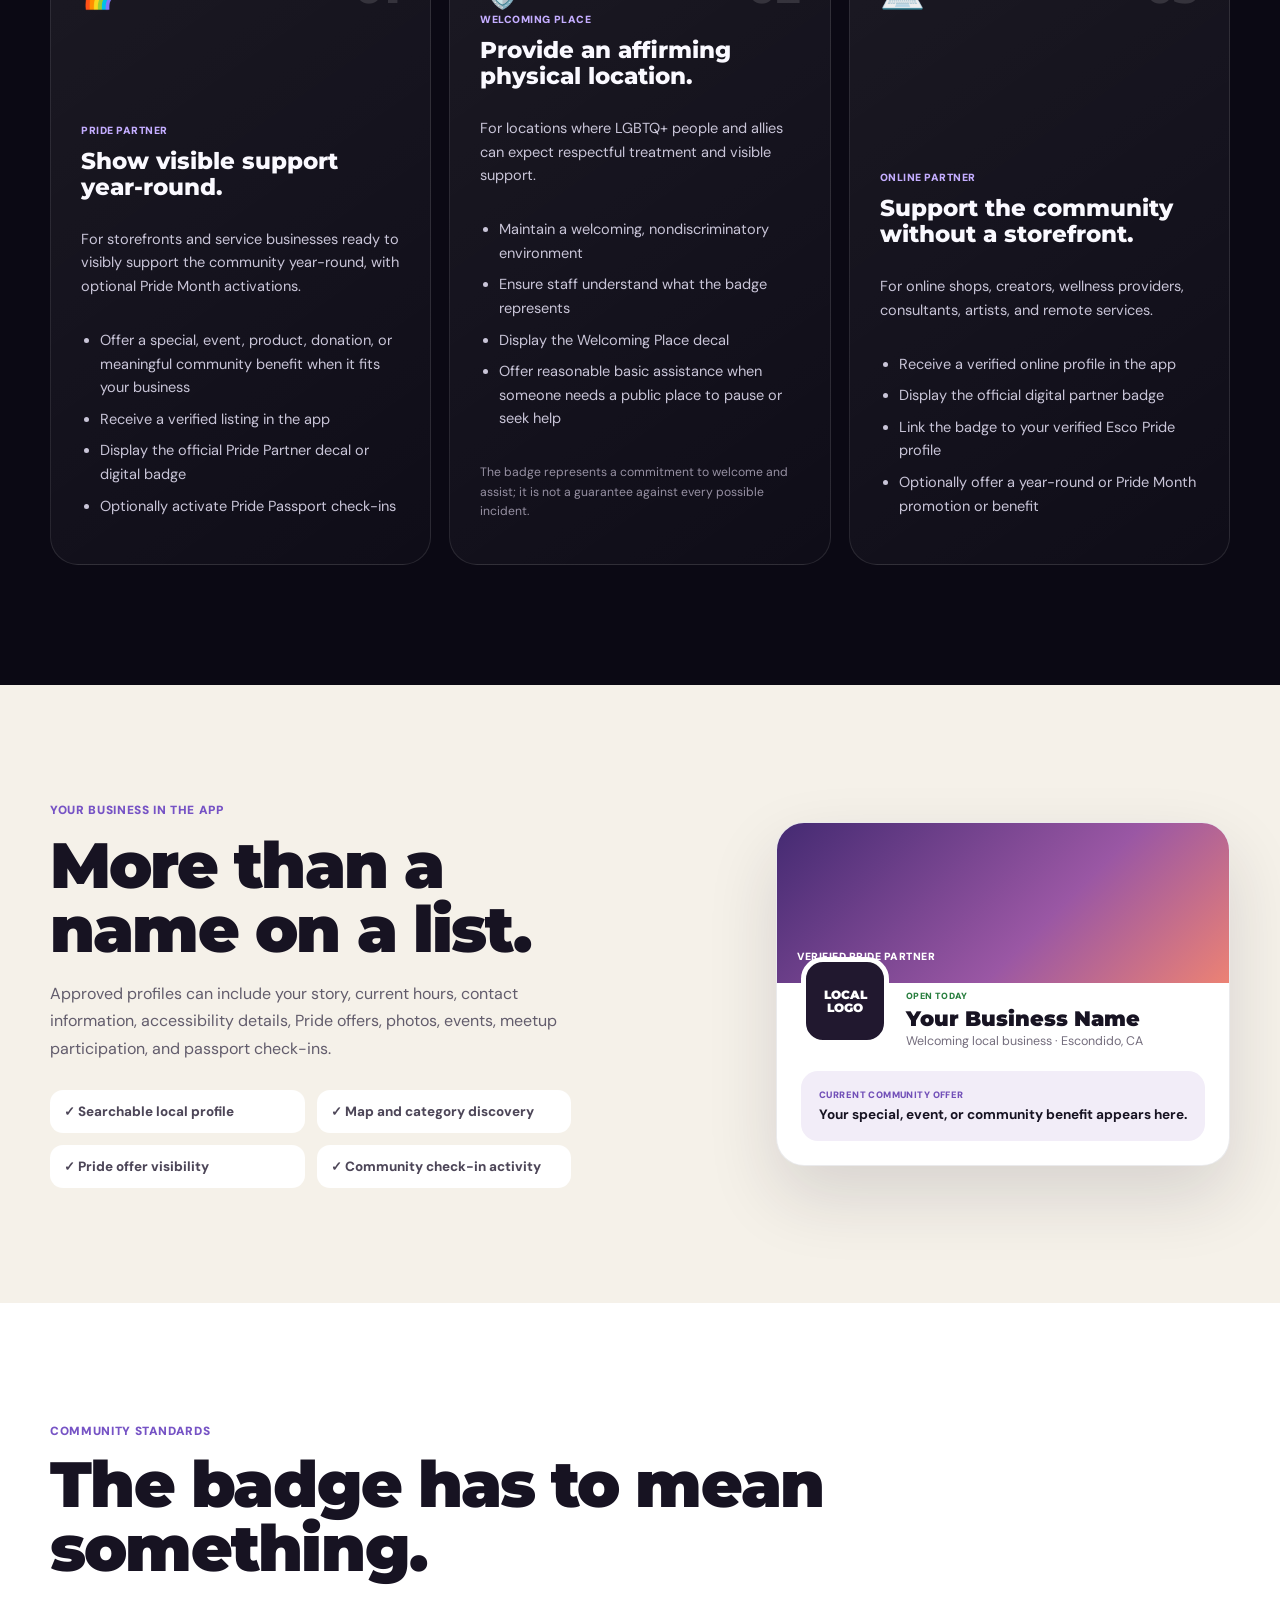
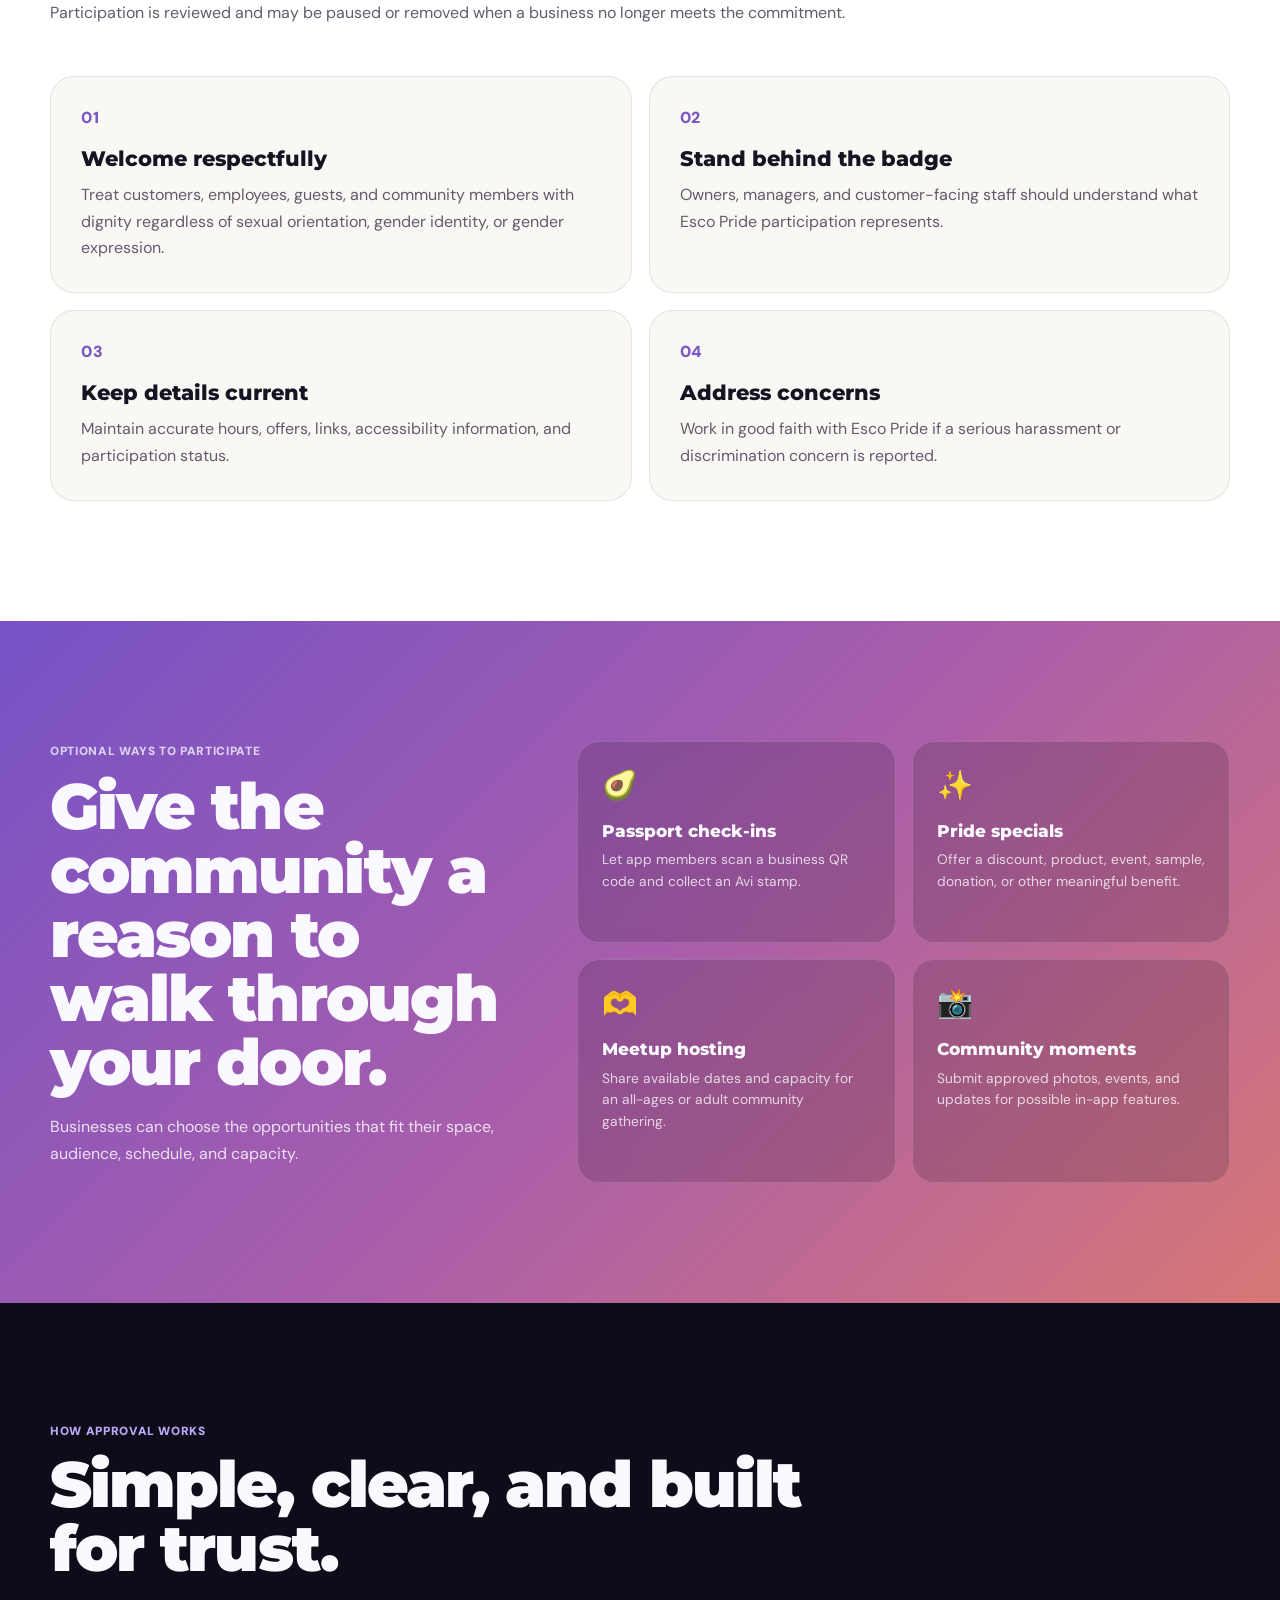
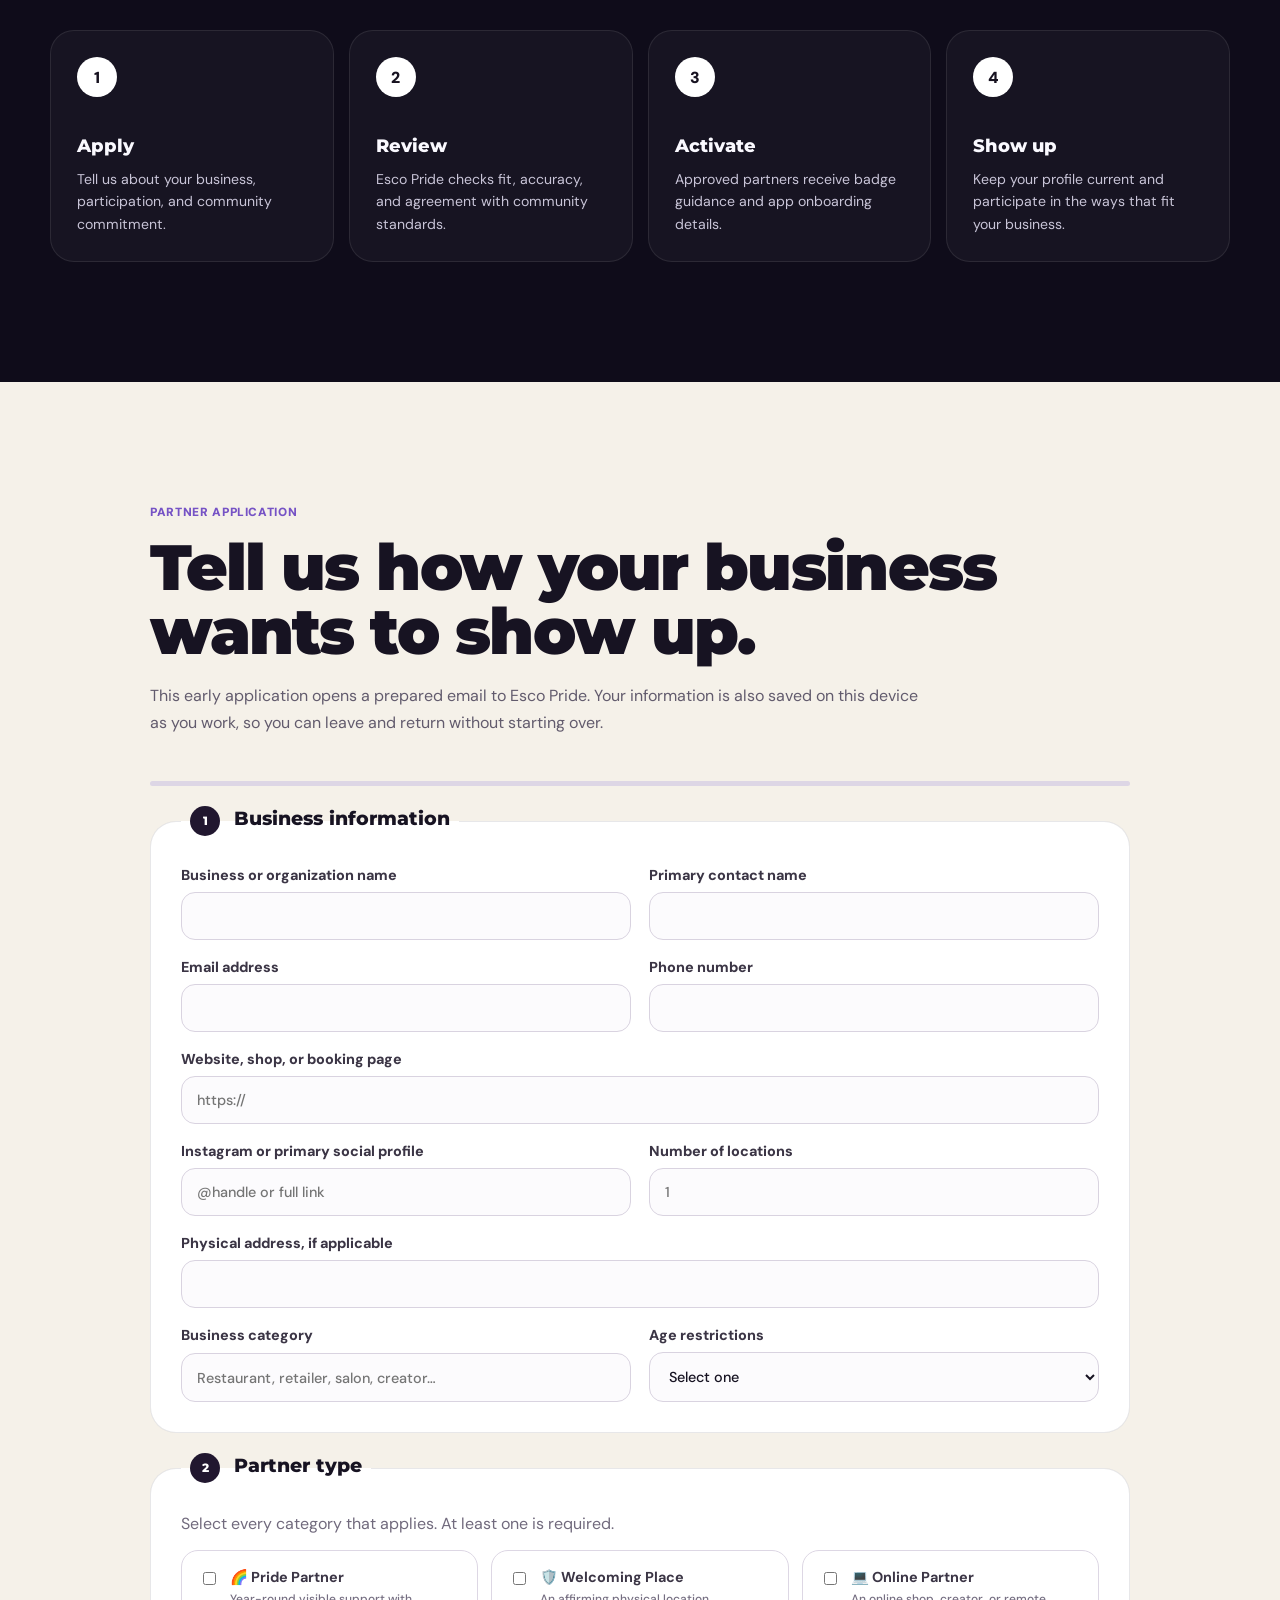
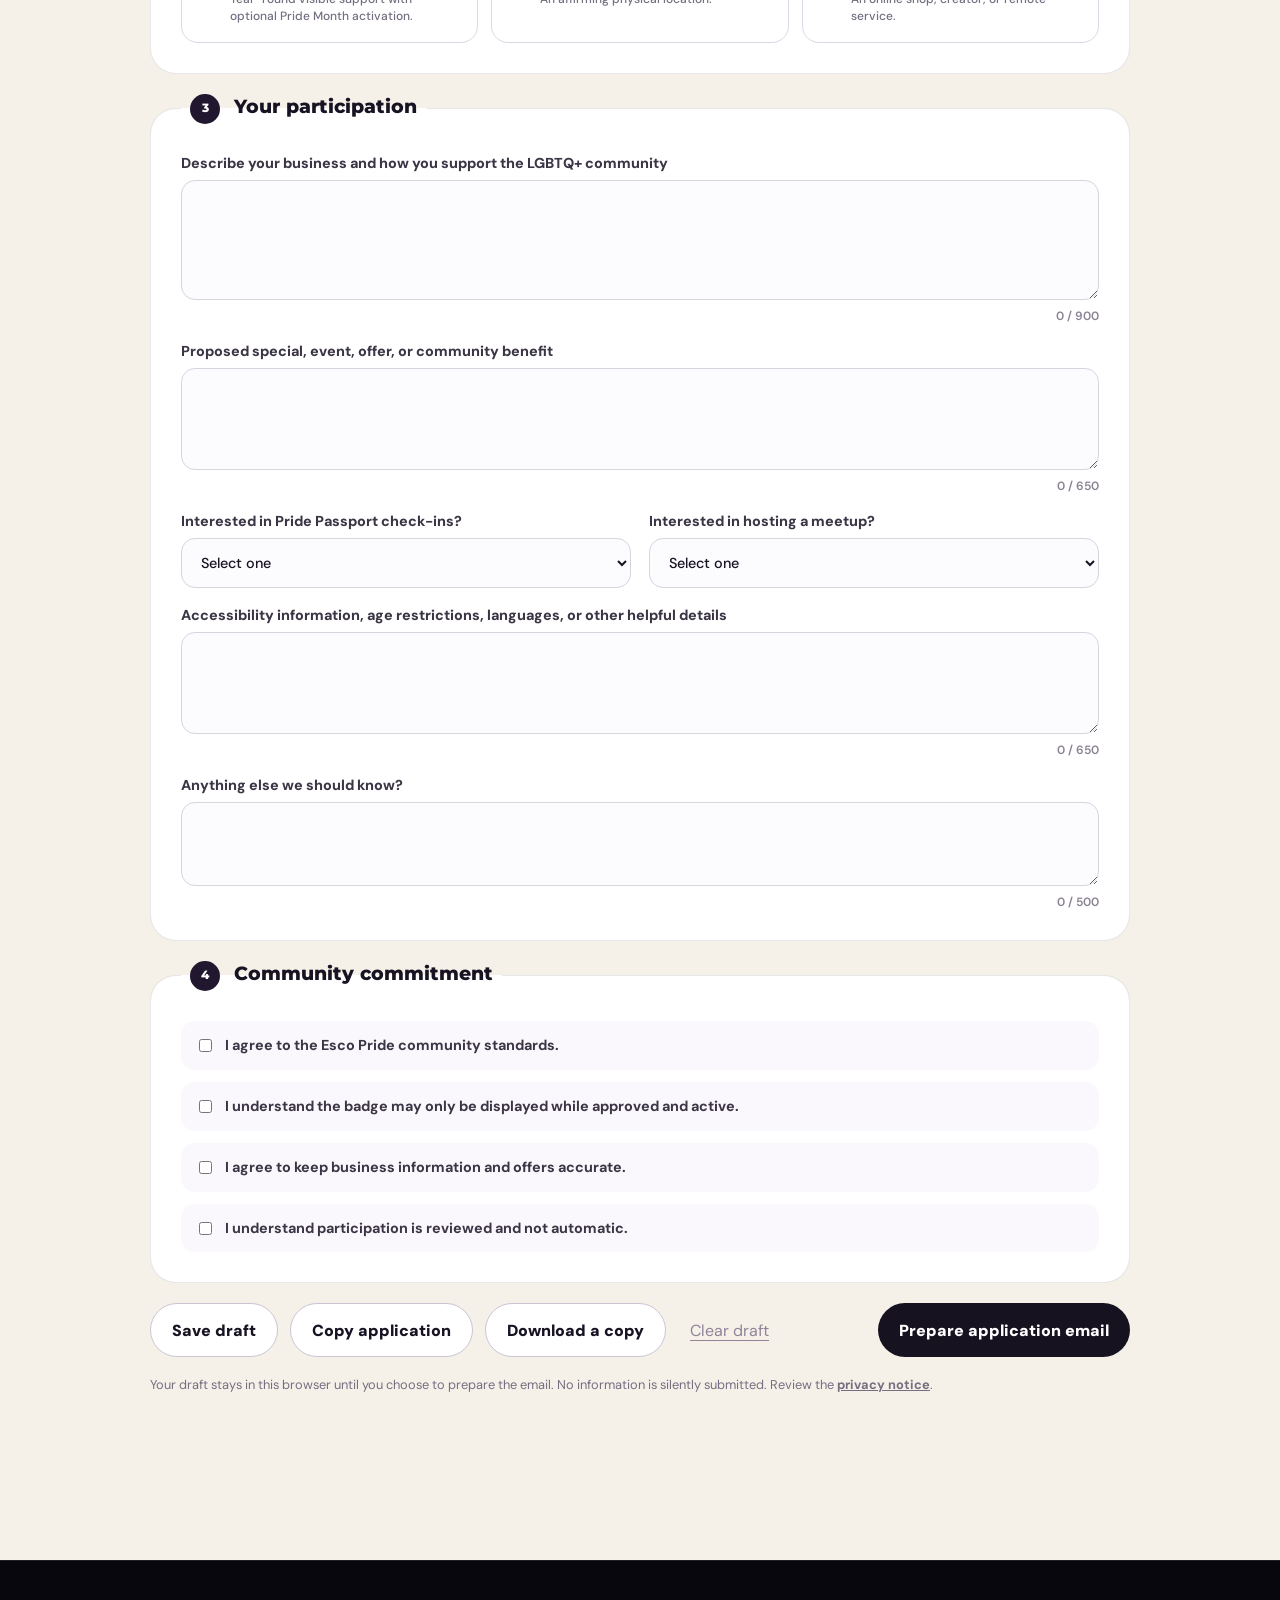
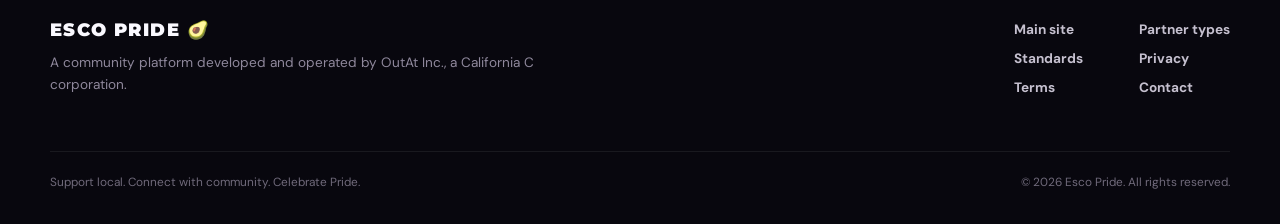
==== commit c2b9599e: "Add files via upload" ====
--- a/business-signup.html
+++ b/business-signup.html
@@ -4,14 +4,14 @@
   <meta charset="utf-8">
   <meta name="viewport" content="width=device-width, initial-scale=1, viewport-fit=cover">
   <meta name="theme-color" content="#0b0914">
-  <meta name="description" content="Apply to become an Esco Pride Partner, Welcoming Place, or Online Partner for Pride Month 2027.">
+  <meta name="description" content="Apply now to become a Founding Esco Pride Partner, Welcoming Place, or Online Partner and help launch the network before Pride Month 2027.">
   <meta property="og:title" content="Become an Esco Pride Partner">
   <meta property="og:description" content="Show LGBTQ+ Escondido that your business is ready to welcome and support our community.">
   <meta property="og:type" content="website">
   <meta property="og:url" content="https://escopride.com/business-signup.html">
   <meta property="og:image" content="https://escopride.com/assets/og-esco-pride.jpg">
   <link rel="canonical" href="https://escopride.com/business-signup.html">
-  <title>Business Partner Portal — Esco Pride</title>
+  <title>Founding Partner Portal — Esco Pride</title>
   <link rel="icon" href="assets/favicon-32.png" sizes="32x32">
   <link rel="apple-touch-icon" href="assets/apple-touch-icon.png">
   <link rel="manifest" href="site.webmanifest">
@@ -41,7 +41,7 @@
   <main id="main">
     <section class="portal-hero">
       <div class="portal-hero-copy reveal">
-        <p class="eyebrow">BUSINESS & COMMUNITY PARTNER PORTAL</p>
+        <p class="eyebrow">FOUNDING BUSINESS & COMMUNITY PARTNER PORTAL</p>
         <h1>Show our community<br><span>they belong here.</span></h1>
         <p class="lead">
           Join the local network connecting LGBTQ+ people and allies with businesses,
@@ -51,12 +51,12 @@
           <a class="primary-button" href="#application">Start your application</a>
           <a class="secondary-button" href="#partner-types">Compare partner types</a>
         </div>
-        <div class="portal-status"><span class="pulse" aria-hidden="true"></span><strong>Applications for Pride Month 2027 are open</strong><span>No fee to apply</span></div>
-        <p class="project-credit">Esco Pride is developed and operated by OutAt Inc., a California C corporation.</p>
+        <div class="portal-status"><span class="pulse" aria-hidden="true"></span><strong>Founding Partner applications are open now</strong><span>No fee to apply</span></div>
+        <p class="project-credit">Founding Partners help shape the network before public launch. Esco Pride is developed and operated by OutAt Inc., a California C corporation.</p>
       </div>
 
       <aside class="portal-spotlight reveal">
-        <span class="spotlight-label">PRIDE MONTH 2027</span>
+        <span class="spotlight-label">FOUNDING PARTNER · 2026</span>
         <div class="portal-badge">
           <span aria-hidden="true">🥑</span>
           <strong>VERIFIED</strong>
@@ -85,10 +85,10 @@
         <article class="reveal">
           <div class="type-top"><span class="type-icon">🌈</span><span class="type-number">01</span></div>
           <span class="type-name">PRIDE PARTNER</span>
-          <h3>Actively participate in Pride Month.</h3>
-          <p>For storefronts and service businesses ready to visibly participate in the June campaign.</p>
+          <h3>Show visible support year-round.</h3>
+          <p>For storefronts and service businesses ready to visibly support the community year-round, with optional Pride Month activations.</p>
           <ul>
-            <li>Offer a Pride special, event, product, donation, or meaningful community benefit</li>
+            <li>Offer a special, event, product, donation, or meaningful community benefit when it fits your business</li>
             <li>Receive a verified listing in the app</li>
             <li>Display the official Pride Partner decal or digital badge</li>
             <li>Optionally activate Pride Passport check-ins</li>
@@ -118,7 +118,7 @@
             <li>Receive a verified online profile in the app</li>
             <li>Display the official digital partner badge</li>
             <li>Link the badge to your verified Esco Pride profile</li>
-            <li>Optionally offer a Pride Month promotion or benefit</li>
+            <li>Optionally offer a year-round or Pride Month promotion or benefit</li>
           </ul>
         </article>
       </div>
@@ -145,7 +145,7 @@
           <div class="profile-logo">LOCAL<br>LOGO</div>
           <div><span class="open-pill">OPEN TODAY</span><h3>Your Business Name</h3><p>Welcoming local business · Escondido, CA</p></div>
         </div>
-        <div class="profile-offer"><span>PRIDE MONTH OFFER</span><strong>Your special or community benefit appears here.</strong></div>
+        <div class="profile-offer"><span>CURRENT COMMUNITY OFFER</span><strong>Your special, event, or community benefit appears here.</strong></div>
       </div>
     </section>
 
@@ -223,7 +223,7 @@
           <legend><span>2</span> Partner type</legend>
           <p class="field-help">Select every category that applies. At least one is required.</p>
           <div class="choice-grid">
-            <label class="choice"><input type="checkbox" name="partnerType" value="Pride Partner"><span><strong>🌈 Pride Partner</strong><small>Pride Month participation and visible support.</small></span></label>
+            <label class="choice"><input type="checkbox" name="partnerType" value="Pride Partner"><span><strong>🌈 Pride Partner</strong><small>Year-round visible support with optional Pride Month activation.</small></span></label>
             <label class="choice"><input type="checkbox" name="partnerType" value="Welcoming Place"><span><strong>🛡️ Welcoming Place</strong><small>An affirming physical location.</small></span></label>
             <label class="choice"><input type="checkbox" name="partnerType" value="Online Partner"><span><strong>💻 Online Partner</strong><small>An online shop, creator, or remote service.</small></span></label>
           </div>
@@ -233,7 +233,7 @@
           <legend><span>3</span> Your participation</legend>
           <div class="form-grid">
             <label class="full">Describe your business and how you support the LGBTQ+ community<textarea name="supportDescription" rows="5" maxlength="900" required></textarea><small class="field-counter" data-counter-for="supportDescription">0 / 900</small></label>
-            <label class="full">Proposed Pride Month special, event, offer, or community benefit<textarea name="prideOffer" rows="4" maxlength="650"></textarea><small class="field-counter" data-counter-for="prideOffer">0 / 650</small></label>
+            <label class="full">Proposed special, event, offer, or community benefit<textarea name="prideOffer" rows="4" maxlength="650"></textarea><small class="field-counter" data-counter-for="prideOffer">0 / 650</small></label>
             <label>Interested in Pride Passport check-ins?<select name="passportInterest" required><option value="">Select one</option><option>Yes</option><option>No</option><option>Not sure yet</option></select></label>
             <label>Interested in hosting a meetup?<select name="meetupInterest" required><option value="">Select one</option><option>Yes, all ages</option><option>Yes, adults only</option><option>Yes, either format</option><option>No</option><option>Not sure yet</option></select></label>
             <label class="full">Accessibility information, age restrictions, languages, or other helpful details<textarea name="accessibility" rows="4" maxlength="650"></textarea><small class="field-counter" data-counter-for="accessibility">0 / 650</small></label>
--- a/styles.css
+++ b/styles.css
@@ -748,3 +748,64 @@
   .mobile-launch-bar small { color: #958da3; font-size: .66rem; }
   .mobile-launch-bar a { padding: 12px 14px; border-radius: 14px; background: #fff; color: #171322; text-decoration: none; font-size: .72rem; font-weight: 900; }
 }
+
+/* Launch-ready Founding Beta treatment — Aug 2026 */
+.hero h1 small {
+  display: block;
+  margin-top: 14px;
+  font: 800 clamp(.92rem,1.3vw,1.05rem)/1.2 "DM Sans", sans-serif;
+  letter-spacing: .08em;
+  text-transform: uppercase;
+  color: #c9b9ff;
+}
+.beta-section {
+  position: relative;
+  overflow: hidden;
+  padding: 118px max(20px,calc((100% - var(--max))/2));
+  background: linear-gradient(135deg,#151024 0%,#0c0a16 56%,#101b20 100%);
+  border-top: 1px solid rgba(255,255,255,.08);
+  border-bottom: 1px solid rgba(255,255,255,.08);
+}
+.beta-glow {
+  position: absolute;
+  width: 580px;
+  height: 580px;
+  border-radius: 50%;
+  right: -170px;
+  top: -260px;
+  background: radial-gradient(circle,rgba(154,107,255,.34),rgba(236,92,167,.12) 42%,transparent 68%);
+  pointer-events: none;
+}
+.beta-copy { position: relative; z-index: 1; max-width: 980px; }
+.beta-copy h2 {
+  max-width: 900px;
+  margin: 14px 0 24px;
+  font: 900 clamp(2.55rem,5.5vw,5.15rem)/.98 "Montserrat",sans-serif;
+  letter-spacing: -.03em;
+}
+.beta-copy > p:not(.eyebrow) { max-width: 780px; color: #c7c0d2; font-size: 1.08rem; line-height: 1.75; }
+.beta-grid {
+  position: relative;
+  z-index: 1;
+  display: grid;
+  grid-template-columns: repeat(3,1fr);
+  gap: 16px;
+  margin-top: 54px;
+}
+.beta-grid article {
+  min-height: 210px;
+  padding: 28px;
+  border: 1px solid rgba(255,255,255,.11);
+  border-radius: 24px;
+  background: rgba(255,255,255,.045);
+  backdrop-filter: blur(12px);
+}
+.beta-grid article > span { display:block; margin-bottom:34px; color:#ab91ff; font-weight:900; font-size:.72rem; letter-spacing:.08em; }
+.beta-grid strong { display:block; font:800 1.35rem/1.15 "Montserrat",sans-serif; }
+.beta-grid p { margin:12px 0 0; color:#aaa3b8; line-height:1.6; }
+@media (max-width: 760px) {
+  .beta-section { padding-top: 86px; padding-bottom: 86px; }
+  .beta-grid { grid-template-columns: 1fr; }
+  .beta-grid article { min-height: auto; }
+  .beta-grid article > span { margin-bottom: 18px; }
+}
